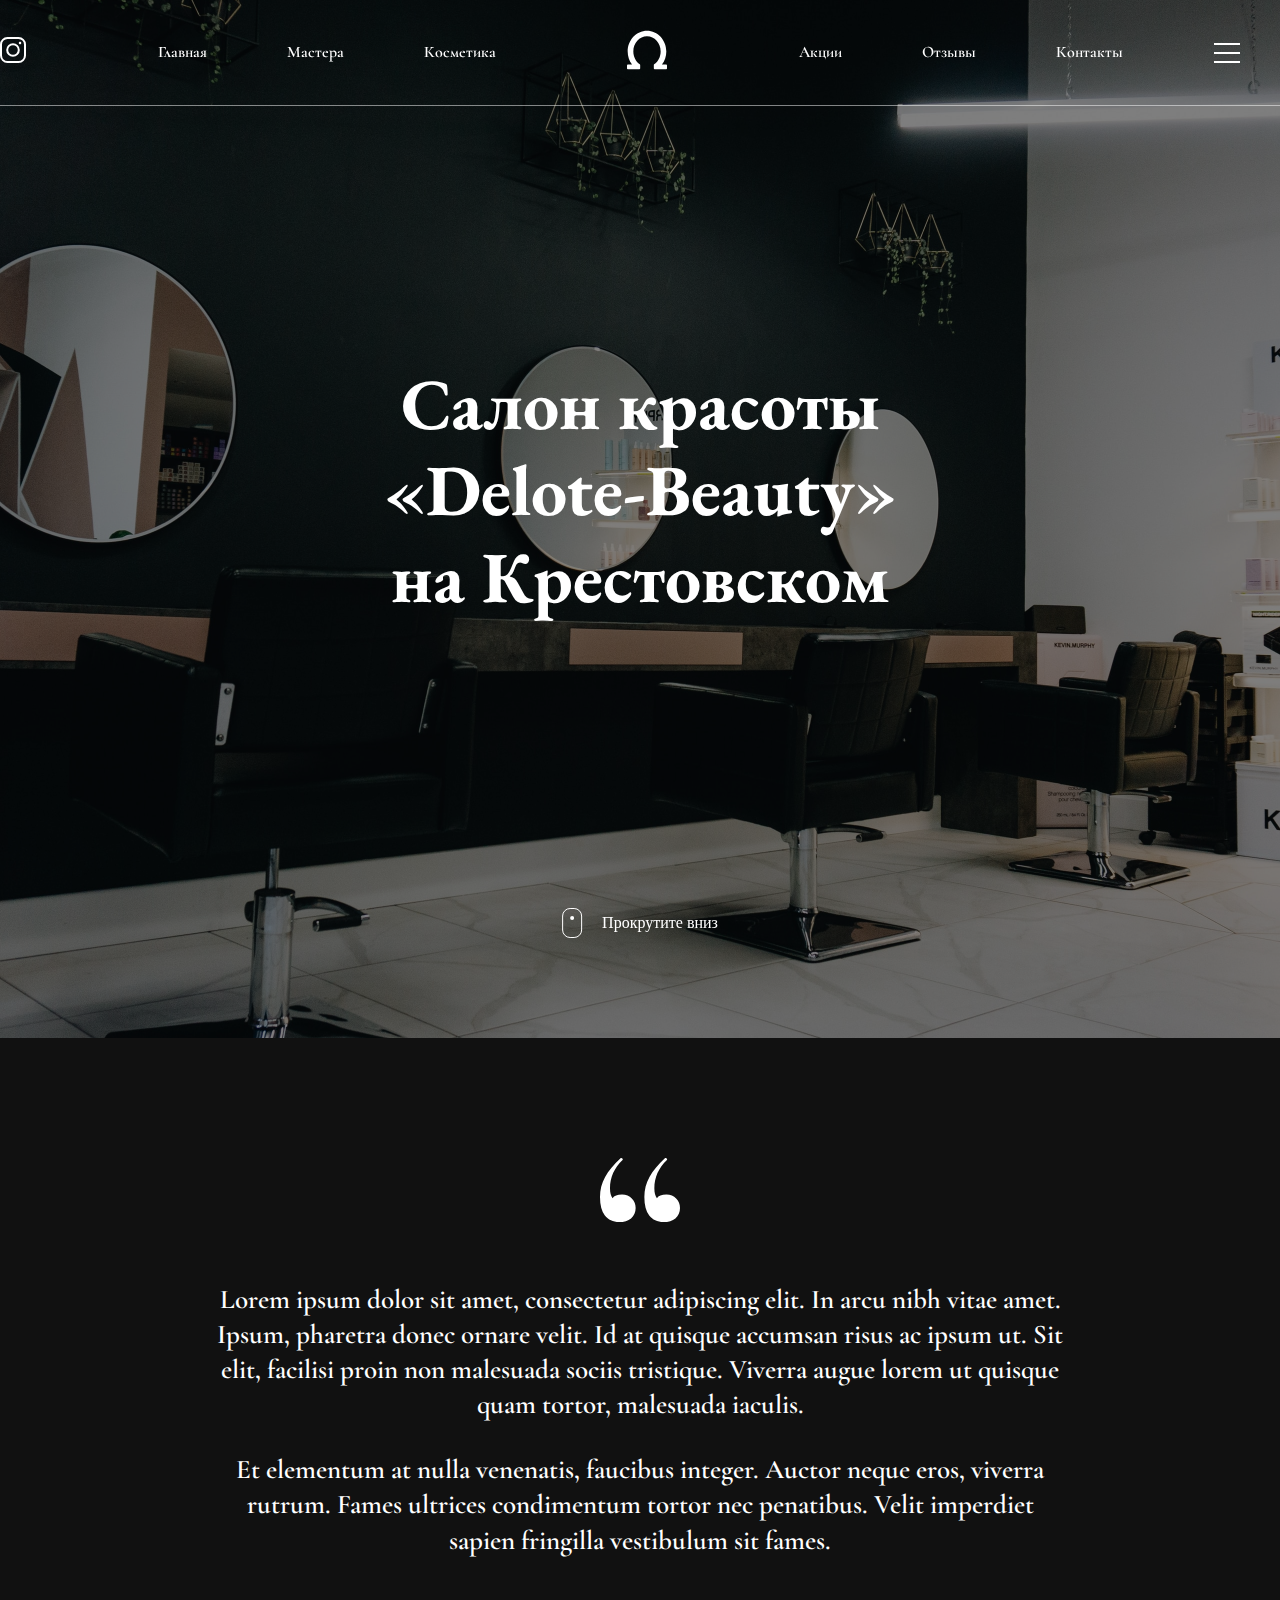
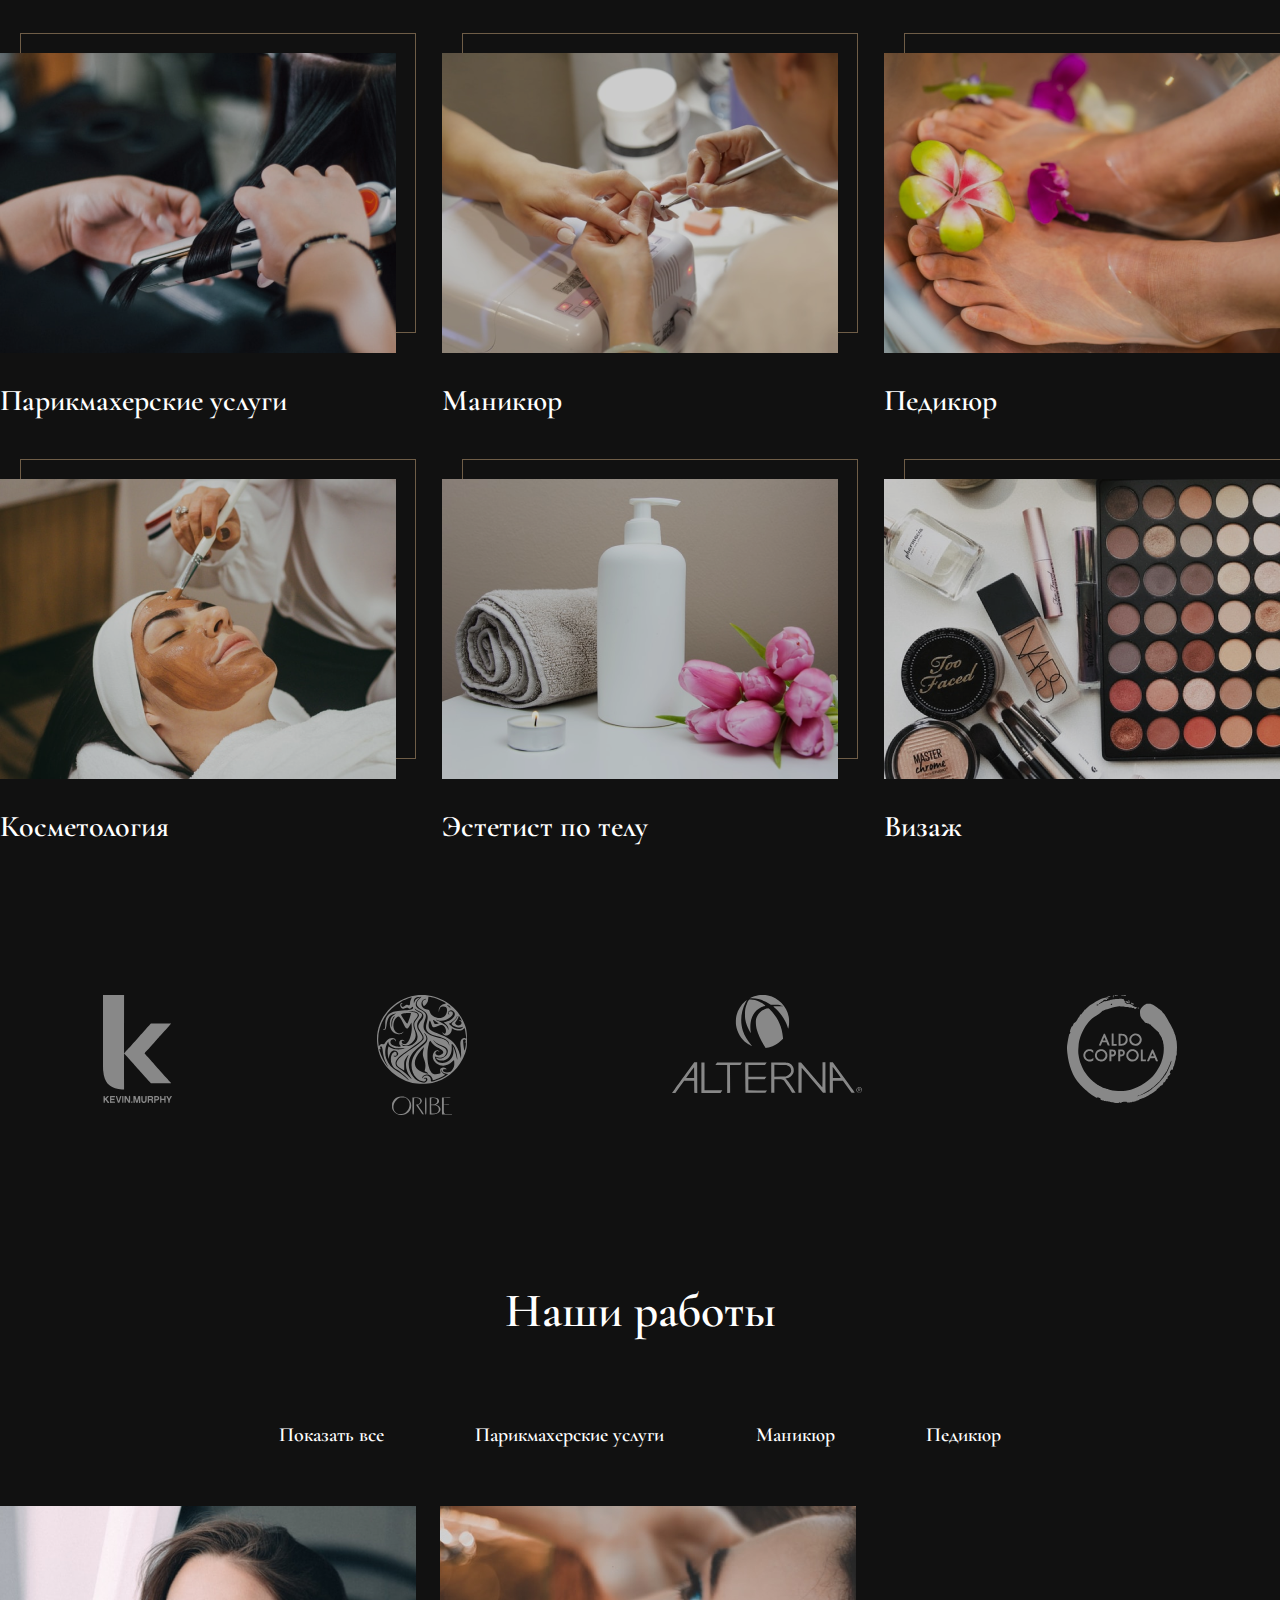
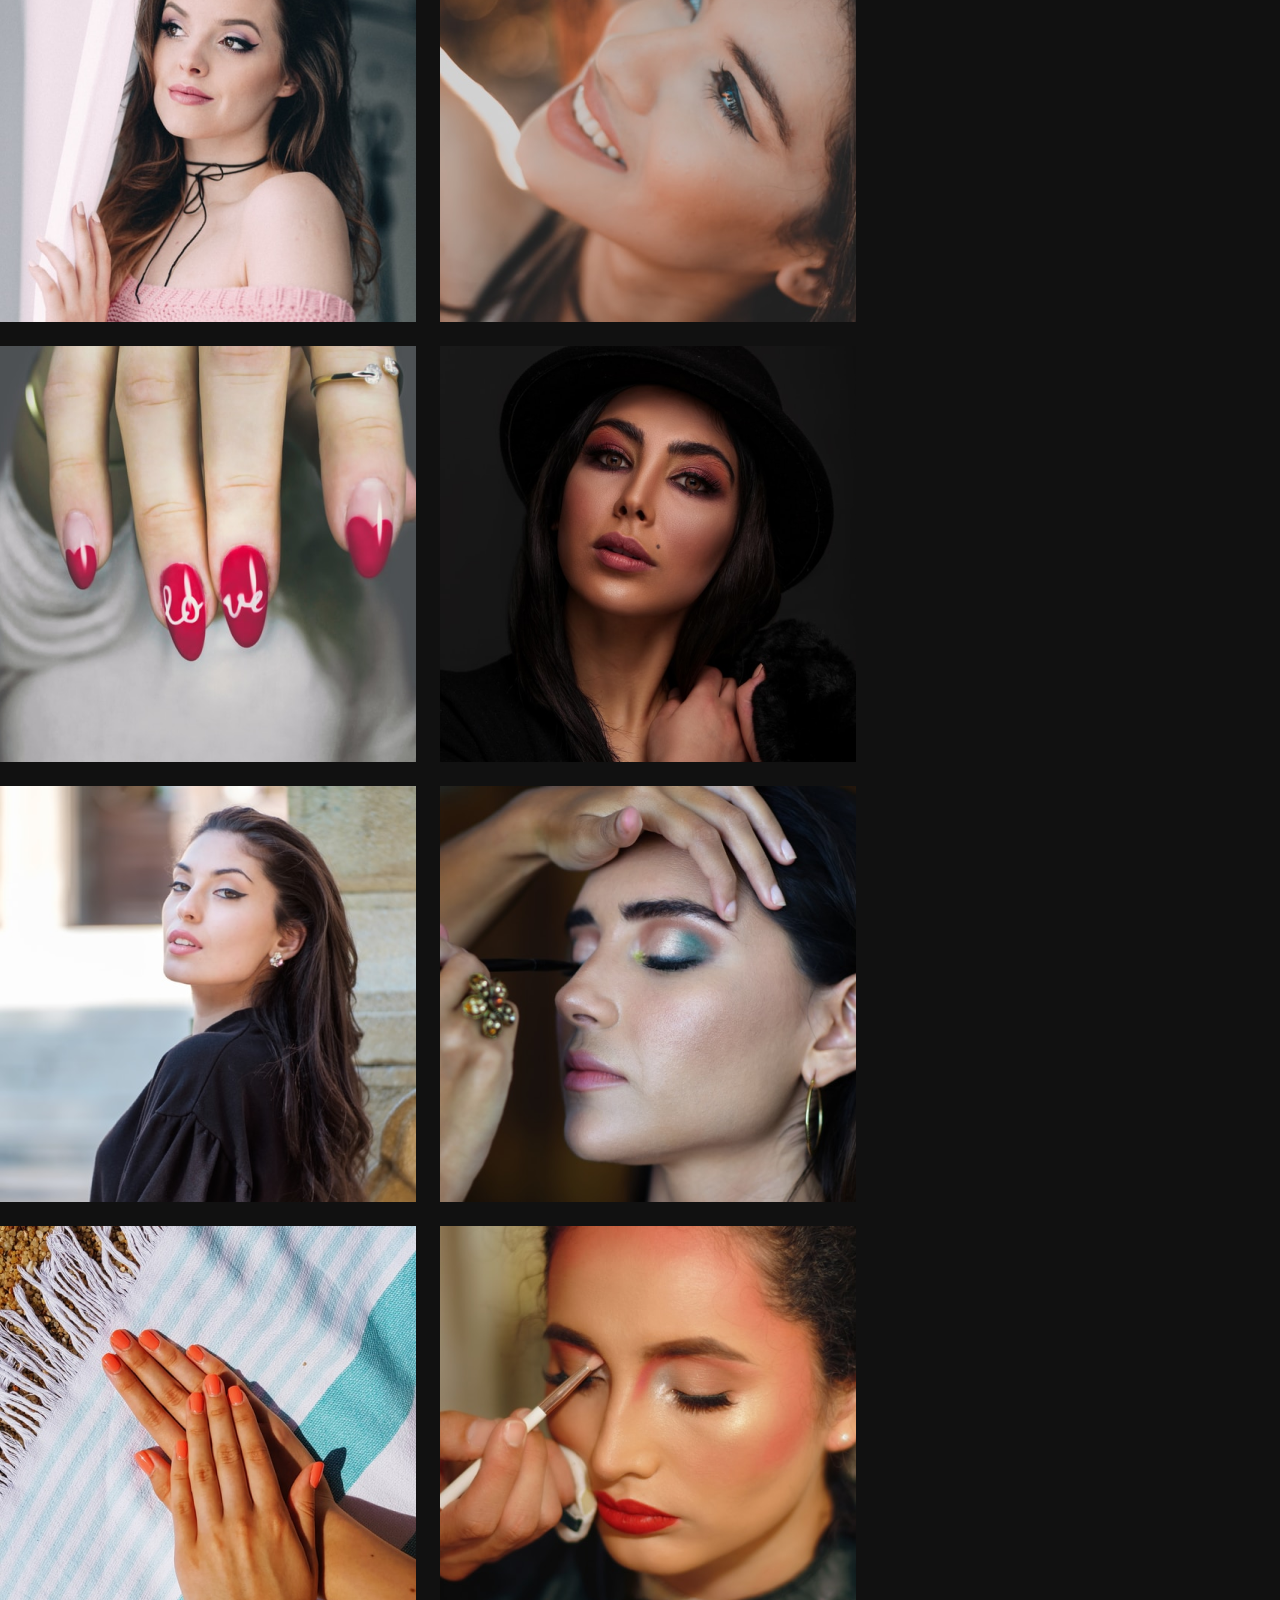
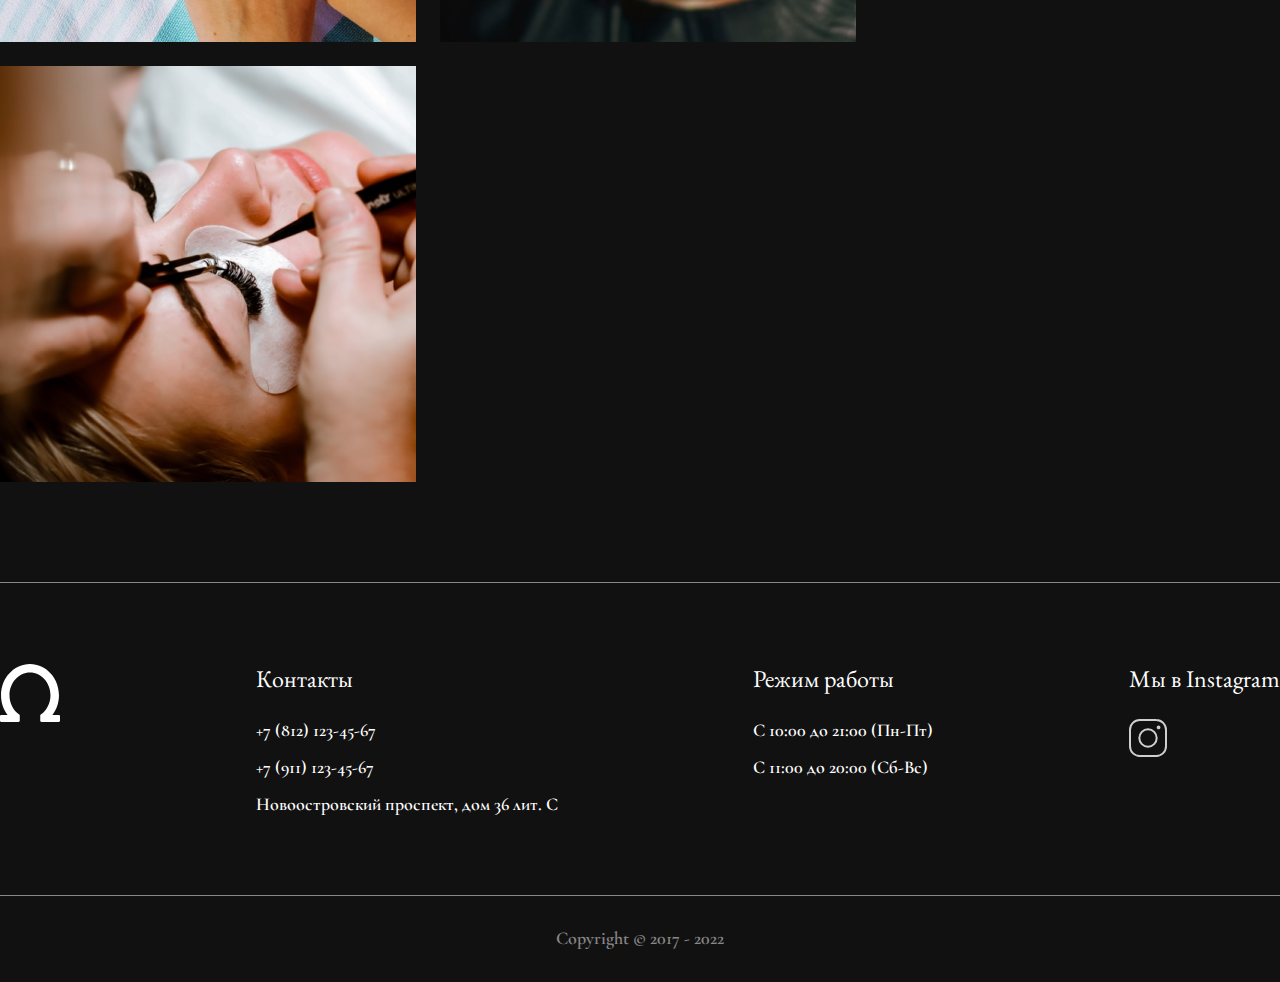
==== index.html @ 26e36ab6 "commit" ====
<!DOCTYPE html>
<html lang="en">
  <head>
    <meta charset="UTF-8" />
    <meta name="viewport" content="width=device-width, initial-scale=1.0" />
    <title>Document</title>
    <link rel="stylesheet" href="css/main.css" />
  </head>
  <body>
    <nav class="nav">
      <div class="nav__items">
        <a class="social" href="https://www.instagram.com/">
          <svg
            class="social__insta"
            width="26"
            height="26"
            viewBox="0 0 26 26"
            fill="none"
            xmlns="http://www.w3.org/2000/svg"
          >
            <path
              d="M18.5341 1H7.46592C3.89455 1 1 3.89507 1 7.46592V18.5341C1 22.1054 3.89507 25 7.46643 25H18.5336C22.1049 25 25 22.1049 25 18.5336V7.46592C25 3.89455 22.1049 1 18.5336 1H18.5341Z"
              stroke="white"
              stroke-width="2"
              stroke-miterlimit="10"
            />
            <path
              d="M13 18.7932C16.1995 18.7932 18.7932 16.1995 18.7932 13C18.7932 9.8005 16.1995 7.20679 13 7.20679C9.80049 7.20679 7.20679 9.8005 7.20679 13C7.20679 16.1995 9.80049 18.7932 13 18.7932Z"
              stroke="white"
              stroke-width="2"
              stroke-miterlimit="10"
            />
            <path
              d="M20.0345 7.20688C20.72 7.20688 21.2757 6.65115 21.2757 5.96562C21.2757 5.2801 20.72 4.72437 20.0345 4.72437C19.3489 4.72437 18.7932 5.2801 18.7932 5.96562C18.7932 6.65115 19.3489 7.20688 20.0345 7.20688Z"
              fill="white"
            />
          </svg>
        </a>

        <ul class="nav__links">
          <li class="nav__link"><a href="#">Главная</a></li>
          <li class="nav__link"><a href="masters/index.html">Мастера</a></li>
          <li class="nav__link"><a href="#">Косметика</a></li>
        </ul>
        <a class="logo" href="#"
          ><svg
            class="logo__svg"
            width="40"
            height="40"
            viewBox="0 0 40 40"
            fill="none"
            xmlns="http://www.w3.org/2000/svg"
          >
            <g clip-path="url(#clip0_1_23)">
              <path
                d="M39.1904 34.5978H34.9553C37.7664 30.8686 39.3147 26.2056 39.3147 21.4677C39.3147 9.99511 30.6501 0.661377 19.9988 0.661377C9.34791 0.661377 0.682858 9.99552 0.682858 21.4677C0.682858 26.2064 2.23032 30.8694 5.04109 34.5978H0.809553C0.36268 34.5978 0 34.9605 0 35.4074V38.5298C0 38.9767 0.36268 39.3394 0.809553 39.3394H12.3663C12.8132 39.3394 13.1759 38.9767 13.1759 38.5298V35.0516C13.1759 34.8589 13.1075 34.6731 12.9828 34.527L12.9379 34.474C12.8925 34.4201 12.8399 34.3728 12.782 34.3331C8.8047 31.5766 6.33354 26.6472 6.33354 21.4673C6.33354 13.1103 12.4639 6.31165 19.9988 6.31165C27.5333 6.31165 33.6636 13.1107 33.6636 21.4673C33.6636 26.6691 31.1771 31.609 27.1755 34.3598C26.9557 34.5108 26.8245 34.7601 26.8245 35.0265V38.529C26.8245 38.9759 27.1872 39.3386 27.6341 39.3386H39.1904C39.6373 39.3386 40 38.9759 40 38.529V35.4066C40 34.9601 39.6381 34.5978 39.1904 34.5978Z"
                fill="white"
              />
            </g>
            <defs>
              <clipPath id="clip0_1_23">
                <rect width="40" height="40" fill="white" />
              </clipPath>
            </defs></svg></a>
        <ul class="nav__links">
          <li class="nav__link"><a href="#">Акции</a></li>
          <li class="nav__link"><a href="#">Отзывы</a></li>
          <li class="nav__link"><a href="#">Контакты</a></li>
        </ul>

        <div class="hamburger">
          <span class="hamburger__lines hamburger__lines1"></span>
          <span class="hamburger__lines hamburger__lines2"></span>
          <span class="hamburger__lines hamburger__lines3"></span>
        </div>
      </div>
    </nav>

    <section class="promo">
      <h2 class="promo__title">
        Салон красоты<br />«Delote-Beauty»<br />на Крестовском
      </h2>

      <div class="promo__button">
        <a
          href="#about-me"
          class="promo__button-scroll"
          aria-label="scroll to information"
        >
        </a>
        <p class="promo__button_text">Прокрутите вниз</p>
      </div>
    </section>

    <section class="info">
      <svg
        class="info__svg"
        width="80"
        height="64"
        viewBox="0 0 80 64"
        fill="none"
        xmlns="http://www.w3.org/2000/svg"
      >
        <path
          d="M22.0513 36.5714C26.1538 36.5714 29.4017 37.8546 31.7949 40.4211C34.359 42.8271 35.6411 46.0351 35.6411 50.0451C35.6411 54.3759 34.1026 57.8246 31.0257 60.391C28.1197 62.797 24.1026 64 18.9744 64C12.9915 64 8.29064 61.8346 4.87183 57.5038C1.62397 53.1729 0 46.9975 0 38.9774C0 31.7594 1.70941 25.1028 5.12821 19.0075C8.54702 12.7519 13.6752 6.49623 20.5129 0.240597C20.6838 0.0801979 20.9402 0 21.282 0C21.7949 0 22.2222 0.2406 22.5641 0.721797C22.906 1.203 22.906 1.604 22.5641 1.9248C14.188 9.94485 9.99999 19.4085 9.99999 30.3158C9.99999 34.807 10.8547 38.0952 12.5641 40.1805C14.1026 37.7744 17.265 36.5714 22.0513 36.5714ZM66.4103 36.5714C70.5128 36.5714 73.7607 37.8546 76.1538 40.4211C78.7179 42.8271 80 46.0351 80 50.0451C80 54.3759 78.4615 57.8246 75.3846 60.391C72.4786 62.797 68.4616 64 63.3334 64C57.3505 64 52.6496 61.8346 49.2308 57.5038C45.9829 53.1729 44.359 46.9975 44.359 38.9774C44.359 31.7594 46.0684 25.1028 49.4872 19.0075C52.906 12.7519 58.0342 6.49623 64.8718 0.240597C65.0427 0.0801979 65.2992 0 65.641 0C66.1539 0 66.5812 0.2406 66.9231 0.721797C67.265 1.203 67.265 1.604 66.9231 1.9248C58.547 9.94485 54.359 19.4085 54.359 30.3158C54.359 34.807 55.2137 38.0952 56.9231 40.1805C58.4616 37.7744 61.624 36.5714 66.4103 36.5714Z"
          fill="white"
        />
      </svg>

      <div class="info__description">
        <p class="info__text">
          Lorem ipsum dolor sit amet, consectetur adipiscing elit. In arcu nibh
          vitae amet. Ipsum, pharetra donec ornare velit. Id at quisque accumsan
          risus ac ipsum ut. Sit elit, facilisi proin non malesuada sociis
          tristique. Viverra augue lorem ut quisque quam tortor, malesuada
          iaculis.
        </p>
        <p class="info__text">
          Et elementum at nulla venenatis, faucibus integer. Auctor neque eros,
          viverra rutrum. Fames ultrices condimentum tortor nec penatibus. Velit
          imperdiet sapien fringilla vestibulum sit fames.
        </p>
      </div>
    </section>

    <section class="services">
      <div class="services__items">
        <div class="services__item">
          <img class="services__img" src="uslugi/1.png" alt="" />
          <p class="services__text">Парикмахерские услуги</p>
        </div>
        <div class="services__item">
          <img class="services__img" src="uslugi/2.png" alt="" />
          <p class="services__text">Маникюр</p>
        </div>
        <div class="services__item">
          <img class="services__img" src="uslugi/3.png" alt="" />
          <p class="services__text">Педикюр</p>
        </div>
        <div class="services__item">
          <img class="services__img" src="uslugi/4.png" alt="" />
          <p class="services__text">Косметология</p>
        </div>
        <div class="services__item">
          <img class="services__img" src="uslugi/5.png" alt="" />
          <p class="services__text">Эстетист по телу</p>
        </div>
        <div class="services__item">
          <img class="services__img" src="uslugi/6.png" alt="" />
          <p class="services__text">Визаж</p>
        </div>
      </div>
    </section>

    <section class="brands">
      <svg
        width="69"
        height="108"
        viewBox="0 0 69 108"
        fill="none"
        xmlns="http://www.w3.org/2000/svg"
      >
        <path
          fill-rule="evenodd"
          clip-rule="evenodd"
          d="M0 36.7919C0 72.1006 0.0131003 73.6982 0.325277 76.4182C0.504288 77.9772 0.737871 79.666 0.844505 80.1712C1.81546 84.774 3.76863 88.1953 6.80106 90.6045C9.5601 92.7965 14.0127 94.2107 18.9758 94.4714L21.0749 94.5816L21.0307 83.0756C21.0065 76.7472 21.0065 68.6035 21.0307 64.9783L21.0749 58.3872L23.4925 61.0532C26.9137 64.8259 26.9824 64.9023 28.3797 66.4763C29.0724 67.2566 29.6788 67.9326 29.7272 67.9785C29.8029 68.0505 35.5977 74.5307 37.028 76.1428C37.3051 76.4551 37.6073 76.794 37.6997 76.8959C37.792 76.9979 39.1138 78.4717 40.6367 80.1712C42.1598 81.8707 43.5795 83.449 43.7916 83.6787C44.0037 83.9083 45.0245 85.053 46.0603 86.2223L47.9433 88.3483L58.0609 88.3518C67.0193 88.355 68.7313 88.2935 68.0526 87.9934C67.9832 87.9628 67.3602 87.2989 66.6678 86.5181C65.9755 85.7373 65.3331 85.0155 65.2404 84.9142C65.1477 84.8129 64.6089 84.2117 64.0429 83.578C57.1331 75.8419 53.6095 71.9052 52.9811 71.2194C52.8887 71.1187 52.3597 70.5179 51.8056 69.8846C50.7245 68.6491 49.7481 67.5646 48.5129 66.2273C47.8428 65.5019 47.1149 64.6835 44.5847 61.8113C44.3076 61.4968 43.6482 60.7765 43.1194 60.2106C42.5906 59.6447 42.0097 58.9941 41.8285 58.7652C41.5 58.3498 41.5 58.3476 41.8665 57.9421C42.0685 57.7184 42.8005 56.8978 43.4932 56.1187C44.1859 55.3393 44.8282 54.621 44.9206 54.5219C45.0576 54.3753 46.7785 52.4527 47.4395 51.7078C47.7207 51.3907 50.4504 48.3658 50.6299 48.1719C50.7225 48.0722 51.2892 47.4398 51.8895 46.7665C52.4899 46.0933 53.0566 45.4609 53.149 45.361C53.2414 45.2613 53.5744 44.879 53.889 44.5116C54.2037 44.1443 55.0795 43.1672 55.8352 42.3404C56.5908 41.5136 57.5045 40.499 57.8659 40.0856C58.2271 39.6722 58.5628 39.2964 58.612 39.2505C58.661 39.2046 59.9433 37.7765 61.4614 36.077C62.9795 34.3776 64.2618 32.9495 64.3108 32.9036C64.36 32.8577 64.9659 32.1812 65.6574 31.4004C66.3488 30.6196 67.1981 29.68 67.5447 29.3126C67.8913 28.9451 68.1756 28.588 68.1767 28.5192C68.1777 28.4504 63.623 28.394 58.055 28.394H47.9315L47.401 29.0203C46.6826 29.8686 46.1051 30.5207 45.3672 31.3169C45.0267 31.6843 43.2384 33.6761 41.3932 35.743C39.5481 37.8099 37.9993 39.5386 37.9516 39.5845C37.9039 39.6305 36.3558 41.3592 34.5116 43.4261C32.6674 45.493 31.1176 47.2217 31.0677 47.2676C31.0179 47.3135 30.0412 48.4034 28.8973 49.6894C27.7533 50.9755 26.4697 52.4036 26.0447 52.8629C25.6198 53.3222 24.7056 54.3359 24.0131 55.1154C23.3207 55.895 22.6143 56.6842 22.4432 56.8691C22.272 57.0542 21.9421 57.4498 21.7095 57.7483C21.4771 58.047 21.2196 58.2911 21.1375 58.2911C21.0507 58.2911 21.0064 46.0867 21.0316 29.1456L21.0749 0H10.5374H0V36.7919ZM0.709996 101.018C0.546435 101.124 0.50714 101.936 0.542069 104.485L0.587746 107.814H1.17549H1.76324L1.81379 106.648C1.8603 105.575 2.13419 104.891 2.51673 104.891C2.57936 104.891 3.10094 105.567 3.6761 106.394L4.72161 107.897H5.56141C6.53976 107.897 6.59552 108.073 4.9065 105.825C4.22304 104.915 3.63362 104.088 3.59667 103.988C3.55973 103.887 4.09474 103.214 4.78543 102.491C5.47594 101.769 5.9945 101.102 5.93741 101.011C5.88031 100.919 5.51944 100.879 5.13522 100.922C4.54042 100.988 4.28836 101.156 3.43596 102.05C2.88533 102.628 2.3216 103.217 2.18306 103.359C1.95837 103.589 1.9221 103.474 1.8472 102.291C1.7671 101.026 1.74426 100.964 1.34342 100.922C1.11252 100.898 0.827545 100.942 0.709996 101.018ZM7.16948 100.989C7.10534 101.053 7.05295 102.635 7.05295 104.505V107.906L9.52988 107.86L12.0068 107.814V107.229V106.644L10.1176 106.597L8.22844 106.55V105.72V104.891H9.82375H11.4191V104.312V103.734L9.86573 103.686L8.3124 103.638V102.97V102.302L10.1274 102.254L11.9425 102.207L11.8906 101.586L11.8389 100.966L9.56245 100.919C8.31038 100.894 7.23346 100.925 7.16948 100.989ZM12.8372 101.096C12.7917 101.214 13.2327 102.774 13.8172 104.562L14.8802 107.814H15.5966H16.3131L17.032 105.642C18.1662 102.217 18.472 101.243 18.472 101.056C18.472 100.96 18.1835 100.882 17.831 100.882C17.1081 100.882 17.2132 100.666 16.187 104.264C15.9316 105.16 15.6626 105.893 15.5892 105.893C15.5158 105.893 15.4083 105.686 15.3504 105.433C15.0636 104.184 14.0411 101.118 13.875 101.01C13.5687 100.811 12.9267 100.865 12.8372 101.096ZM19.3499 101.018C19.1864 101.124 19.1471 101.936 19.182 104.485L19.2277 107.814H19.8154H20.4032V104.39V100.966L19.9834 100.922C19.7525 100.898 19.4675 100.942 19.3499 101.018ZM21.7009 101.022C21.5374 101.125 21.4981 101.934 21.533 104.485L21.5787 107.814H22.1664H22.7542L22.8381 105.475L22.9221 103.137L23.5777 104.306C23.9382 104.949 24.5483 106.001 24.9333 106.644C25.6319 107.811 25.6351 107.814 26.3768 107.814H27.1203L27.1658 104.427C27.2151 100.749 27.2078 100.719 26.285 100.95C25.8721 101.053 25.87 101.063 25.8235 103.348L25.7768 105.642L25.3339 104.891C25.0902 104.477 24.6841 103.763 24.4316 103.304C23.5824 101.76 23.2917 101.301 23.0321 101.091C22.7412 100.856 22.0233 100.818 21.7009 101.022ZM30.4697 101.096C30.4244 101.213 30.4079 102.773 30.4331 104.561L30.4788 107.814L31.1085 107.865L31.7383 107.917V105.619C31.7383 103.182 31.86 102.968 32.2963 104.64C32.44 105.191 32.6953 106.131 32.8634 106.728L33.169 107.814L33.8592 107.864C34.4056 107.904 34.568 107.851 34.6392 107.613C34.6888 107.448 34.9594 106.458 35.2409 105.414C35.5223 104.369 35.7939 103.473 35.8444 103.423C35.8951 103.373 35.9364 104.359 35.9364 105.614V107.897H36.6082H37.2799V104.491C37.2799 100.746 37.3192 100.879 36.2166 100.885C35.4555 100.888 35.2543 101.072 35.005 101.989C34.8835 102.437 34.6226 103.404 34.4251 104.139C34.0379 105.58 33.8392 105.937 33.6958 105.45C32.986 103.039 32.5779 101.537 32.5779 101.334C32.5779 101.009 32.2189 100.882 31.2995 100.882C30.8474 100.882 30.5196 100.966 30.4697 101.096ZM38.4973 100.993C38.2243 101.102 38.2077 105.096 38.4758 106.155C38.9464 108.013 41.4346 108.634 42.8337 107.243C43.4898 106.59 43.6591 105.775 43.6601 103.265L43.6611 101.055L43.2416 100.951C42.3632 100.731 42.3179 100.849 42.3152 103.341C42.3125 105.877 42.1818 106.357 41.4275 106.606C40.8107 106.81 39.99 106.477 39.7847 105.939C39.7 105.718 39.6308 104.535 39.6308 103.311C39.6308 101.435 39.589 101.069 39.3652 100.983C39.0629 100.868 38.801 100.871 38.4973 100.993ZM44.7436 101.096C44.6982 101.213 44.6818 102.773 44.707 104.561L44.7526 107.814H45.3404H45.9281L46.0121 106.517C46.0583 105.804 46.1526 105.222 46.222 105.223C46.2914 105.224 46.7446 105.226 47.2296 105.227C48.4757 105.231 48.6007 105.354 48.6989 106.68L48.7829 107.814L49.4348 107.867L50.0868 107.92L50.0086 106.574C49.953 105.62 49.8462 105.137 49.6412 104.911C49.3661 104.609 49.3728 104.571 49.7812 104.133C50.6988 103.148 50.0957 101.469 48.6937 101.104C47.6262 100.826 44.8499 100.82 44.7436 101.096ZM51.3298 100.993C51.2682 101.055 51.2178 102.633 51.2178 104.501V107.897H51.7982H52.3785L52.4279 106.686L52.4773 105.475L53.6614 105.392C55.5949 105.255 56.3512 104.536 56.2195 102.957C56.0876 101.373 55.2761 100.905 52.6313 100.889C51.977 100.885 51.3913 100.932 51.3298 100.993ZM57.1702 101.096C57.1248 101.213 57.1084 102.773 57.1336 104.561L57.1793 107.814H57.767H58.3547L58.4033 106.352L58.4518 104.891H59.8661H61.2804L61.3289 106.352L61.3774 107.814H61.9652H62.5529L62.5984 104.435L62.6438 101.057L62.2209 100.952C61.4075 100.749 61.2935 100.924 61.2935 102.38V103.721H59.8661H58.4387V102.403C58.4387 101.355 58.3843 101.064 58.1731 100.983C57.7331 100.816 57.2578 100.869 57.1702 101.096ZM63.2384 101.027C63.1986 101.091 63.6314 101.968 64.2005 102.975C65.2109 104.764 65.2369 104.842 65.3214 106.31L65.4077 107.814H65.9954H66.5832L66.6671 106.394C66.737 105.212 66.8285 104.856 67.2129 104.268C67.467 103.879 67.6747 103.52 67.6747 103.469C67.6747 103.419 67.9729 102.854 68.3373 102.214L69 101.051L68.5892 100.948C67.7651 100.743 67.4534 100.989 66.7718 102.387C66.4137 103.121 66.0683 103.721 66.004 103.721C65.9397 103.721 65.6514 103.214 65.3634 102.594C65.0754 101.974 64.7681 101.363 64.6804 101.236C64.5128 100.993 63.363 100.826 63.2384 101.027ZM48.603 102.481C48.929 102.805 48.9401 103.224 48.6333 103.641C48.4516 103.889 48.1344 103.974 47.2059 104.026L46.0121 104.093V103.156V102.218H47.1757C48.0094 102.218 48.4138 102.293 48.603 102.481ZM54.5875 102.391C54.8063 102.508 54.9114 102.739 54.9097 103.101C54.9053 103.988 54.7109 104.135 53.5342 104.137L52.4773 104.139L52.4247 103.41C52.3958 103.009 52.4123 102.577 52.4615 102.45C52.569 102.171 54.0949 102.129 54.5875 102.391ZM28.2118 107.155V107.917L28.8415 107.865C29.4528 107.815 29.4728 107.793 29.5228 107.104L29.5745 106.394H28.8931H28.2118V107.155Z"
          fill="white"
        />
      </svg>

      <svg
        width="90"
        height="120"
        viewBox="0 0 90 120"
        fill="none"
        xmlns="http://www.w3.org/2000/svg"
      >
        <path
          fill-rule="evenodd"
          clip-rule="evenodd"
          d="M38.46 0.473335C14.924 3.92174 -2.26029 25.6275 0.242098 48.746C1.37703 59.2333 5.14421 67.3328 12.3931 74.8707C18.7925 81.5257 26.7281 86.0457 35.4368 87.9965C40.1608 89.0543 50.85 89.0649 55.213 88.0154C68.6443 84.7858 79.274 76.5109 85.3908 64.5231C86.5205 62.3088 88.0136 58.6744 88.7079 56.4467C89.8611 52.7477 89.9732 51.7153 89.9989 44.5504C90.0308 35.4568 89.3591 32.3342 85.8281 25.1669C77.2554 7.76705 57.8218 -2.36403 38.46 0.473335ZM42.5328 3.78283C38.3165 7.89258 38.8303 11.1605 44.1783 14.2467C50.7577 18.043 51.7782 20.5837 49.6649 27.9046C47.5685 35.1646 50.362 38.6661 60.3781 41.335C68.6893 43.5498 71.8948 45.7452 72.2408 49.4599C72.3955 51.1204 72.3622 51.2303 72.0505 50.0885C71.4584 47.9203 70.6821 46.7536 69.0423 45.5657C67.0823 44.1465 65.6356 43.6213 60.493 42.4606C53.3871 40.8569 49.1535 38.4261 47.2526 34.8586C46.0904 32.678 46.2948 28.8502 47.7504 25.5269C49.9556 20.4927 49.1601 17.8427 44.7492 15.525C40.818 13.4593 39.2701 12.1583 38.9302 10.6349C38.4361 8.42147 39.1224 6.49836 41.1968 4.28311L43.1268 2.222L41.2619 2.98626C38.8908 3.95774 38.3142 4.53694 37.5116 6.75403L36.8605 8.55254L36.8399 6.69404C36.8038 3.439 38.5402 1.94417 42.4198 1.88971L44.505 1.86064L42.5328 3.78283ZM58.5194 3.30655C61.77 4.33618 69.1656 7.83166 69.1656 8.3384C69.1656 8.51839 68.3536 8.79299 67.3607 8.94944C63.9076 9.4931 61.6157 12.2802 61.7287 15.7983C61.7653 16.9285 61.8722 17.2862 61.9772 16.629C62.6072 12.6909 63.5884 11.5524 66.3528 11.5524C69.2204 11.5524 70.2672 12.8317 69.9995 16.0087C69.5434 21.4227 64.7032 24.3773 59.2737 22.5552C56.3522 21.575 53.8118 19.531 53.2029 17.6706C52.4205 15.2786 52.0286 14.8988 49.9964 14.5605C47.3149 14.1147 45.4313 12.7777 44.7905 10.8656C44.1192 8.86267 44.4933 6.41021 45.6184 5.44473C46.7486 4.47417 48.5722 3.5853 48.8572 3.8659C48.988 3.99466 48.4334 4.43679 47.6248 4.84846C45.6465 5.85547 45.0694 7.44768 45.94 9.49771C46.3117 10.3741 46.7721 11.0908 46.9633 11.0908C47.1546 11.0908 48.0964 10.2361 49.0569 9.19127C50.5153 7.6046 50.8571 6.83618 51.129 4.53094L51.4543 1.7711L53.531 2.07755C54.6735 2.246 56.918 2.79935 58.5194 3.30655ZM33.9939 4.28357C33.4965 5.36212 33.0849 6.98248 33.0793 7.88335C33.0657 10.07 32.4244 10.658 30.7367 10.0308C29.5929 9.60571 29.2221 9.70447 27.9263 10.7775C26.2387 12.1754 25.4643 12.3102 24.6523 11.347C23.8896 10.4424 24.2243 8.511 25.1108 8.70068C25.6527 8.81698 25.6804 8.72653 25.2364 8.28209C24.4109 7.45461 23.2244 8.56361 23.2244 10.1623C23.2244 11.7245 24.8591 13.8599 26.0554 13.8599C26.5434 13.8599 27.684 13.5119 28.5892 13.0869C30.1292 12.3642 30.2918 12.3642 31.1033 13.0869C32.3095 14.1617 33.1969 14.0542 34.4045 12.6872C35.5591 11.3793 36.3945 11.5168 36.0134 12.9521C35.6116 14.464 34.1893 14.878 27.9479 15.2984C20.4975 15.8006 17.0167 16.4347 14.3329 17.78C10.0008 19.9514 8.24899 23.175 8.23352 29.0048C8.22274 33.0915 7.66253 34.8693 6.52197 34.4382C6.13335 34.2914 5.95615 34.3768 6.11694 34.633C6.58526 35.3788 8.15617 35.1522 8.63621 34.2693C8.88138 33.8184 9.31173 31.8201 9.59347 29.8291C10.5887 22.7832 12.8286 19.6745 17.599 18.7192L19.2397 18.3906L17.0805 19.7649C14.091 21.6677 12.7742 24.4211 12.8014 28.7113C12.8394 34.6625 16.1752 38.787 21.2391 39.1438C23.471 39.3011 24.1465 39.1632 25.2167 38.3315C25.926 37.7805 26.5059 37.1011 26.5059 36.8214C26.5059 36.5418 25.9668 36.8118 25.3077 37.4214C22.9192 39.6302 19.1736 38.529 17.3753 35.0894C15.7346 31.9507 16.1865 27.0439 18.409 23.8701C21.1922 19.896 22.5025 20.525 25.8074 27.4223C29.4077 34.9371 30.1709 35.2422 32.8974 30.2532L34.3665 27.5649L34.6792 30.2888C35.4733 37.2142 32.5364 47.0328 29.193 48.6269C27.4651 49.4507 25.2908 48.871 24.838 47.4653C24.3795 46.0438 25.2918 45.4319 26.8359 46.1246C28.126 46.7033 28.1265 46.7024 27.2447 45.7429C26.182 44.5868 24.3204 44.4968 23.1442 45.5449C21.9249 46.6313 21.9859 49.5979 23.2455 50.4665C24.0851 51.0457 24.1095 51.1634 23.4414 51.4158C22.3609 51.8238 21.2686 51.7758 18.5459 51.2012C15.6211 50.5837 13.3799 48.8475 13.3799 47.1994C13.3799 44.3819 16.9544 43.2041 18.2684 45.5888C18.9275 46.785 18.9687 46.7984 18.9866 45.8195C19.0311 43.3435 15.4275 42.0965 12.536 43.5881C11.0664 44.3459 8.58042 46.8501 7.78536 48.374C7.31985 49.2661 6.98982 49.3833 5.64534 49.135C4.34399 48.8946 3.84473 49.0496 2.88981 49.9897L1.72347 51.138L1.39438 48.1123C-0.3617 31.9682 8.91279 14.956 23.9974 6.65112C26.3006 5.38289 33.7674 2.39599 34.8039 2.32815C34.8559 2.32492 34.4912 3.20502 33.9939 4.28357ZM72.4471 11.0908C72.9627 11.5985 73.3781 12.3775 73.3706 12.8215C73.357 13.5719 73.3209 13.5696 72.8605 12.7901C72.5877 12.3286 71.6975 11.5505 70.8823 11.0613C69.5518 10.2624 69.5082 10.1711 70.4547 10.1697C71.0351 10.1687 71.9314 10.5832 72.4471 11.0908ZM42.2103 16.2976C43.4995 16.9326 44.9714 17.9064 45.481 18.4621C46.8644 19.9685 46.7069 22.6102 45.1196 24.5305C40.353 30.2975 40.2123 31.6604 43.8557 36.7979C45.6268 39.2947 46.3872 40.8389 46.5513 42.271C46.7702 44.1825 46.6745 44.3681 44.2603 46.7181C42.875 48.0666 38.5106 51.3184 34.5616 53.944C25.5679 59.9228 22.1931 62.678 20.6147 65.3294C18.4953 68.8895 19.3166 70.6516 24.6308 73.9454L27.2091 75.5431V70.8925C27.2091 66.6244 27.3211 66.0429 28.5672 63.8286C29.7026 61.8118 32.2542 58.7829 31.589 60.2417C31.4737 60.4956 30.9997 61.5243 30.537 62.528C27.7351 68.6006 28.7819 76.0831 33.2354 81.8173C34.172 83.0228 34.795 84.0095 34.6206 84.0095C34.4458 84.0095 32.6016 82.2945 30.5215 80.1988C28.2587 77.9185 25.3761 75.5939 23.3435 74.4101C19.7469 72.3162 18.5365 70.7835 18.5365 68.3228C18.5365 64.5051 22.0876 60.9649 33.4927 53.4128C41.6656 48.0006 45.0282 45.1489 45.5223 43.2101C45.8617 41.8801 45.0024 40.0428 42.2909 36.2999C39.3249 32.2059 39.3568 28.3758 42.3884 24.5997C45.8936 20.2343 45.9545 19.0694 42.7621 17.4915C40.187 16.2187 37.7568 14.405 37.7568 13.7561C37.7568 13.4709 38.2317 13.6661 38.8116 14.1899C39.3915 14.7142 40.9211 15.6621 42.2103 16.2976ZM76.3324 16.173C80.4076 19.3288 75.8523 25.6206 68.5135 26.9737L66.6894 27.3097L68.4061 28.703C70.4379 30.3515 71.5254 32.2437 71.4673 34.0279C71.427 35.2532 71.4012 35.2366 70.9624 33.7049C70.2353 31.1652 67.9073 29.141 63.1885 26.946C58.6375 24.8291 57.6507 24.1613 60.6102 25.2011C64.7036 26.6391 69.8955 25.3709 73.6636 22.012C75.947 19.9768 76.4688 18.2941 75.2612 16.8611C74.5046 15.9639 72.7279 15.9709 71.9666 16.8736C71.4973 17.4306 71.4903 17.8363 71.9352 18.7972C72.4363 19.8799 72.418 19.9486 71.7697 19.4193C70.7154 18.5576 70.8748 16.7956 72.0828 15.963C73.4929 14.9902 74.8946 15.0598 76.3324 16.173ZM37.4863 16.6091C39.961 17.1745 41.7096 18.5327 41.891 20.0308C41.9984 20.9196 41.441 22.0485 39.8945 24.0741C38.7141 25.6197 37.619 27.3928 37.4605 28.0144C36.9688 29.9431 37.5543 32.8714 39.1444 36.4342C41.8939 42.5968 40.6103 46.9982 35.2666 49.7299C33.3 50.7355 32.1867 50.9774 29.4499 50.9926C26.4525 51.0092 25.9434 50.8828 24.9964 49.8845C24.4086 49.2652 24.2764 49.0141 24.7025 49.327C27.3619 51.281 31.4947 50.7014 34.6989 47.9245C38.9189 44.2679 39.7187 40.6289 37.5482 34.9634C36.2693 31.6258 36.0068 28.2793 36.8956 26.6364C37.1957 26.0821 38.2739 24.5407 39.2921 23.211C42.3373 19.2328 40.9891 17.5783 33.9995 16.7185C30.514 16.2893 30.5079 16.2861 33.0689 16.2381C34.487 16.2113 36.4747 16.3784 37.4863 16.6091ZM33.7182 19.2827C33.0122 22.21 31.1783 27.5497 30.6219 28.2978C30.086 29.0173 29.7073 28.6426 27.0919 24.8069C25.4807 22.4435 24.162 20.1683 24.162 19.7506C24.162 18.8101 26.9419 18.1326 31.0855 18.0629L34.0243 18.0135L33.7182 19.2827ZM79.9505 22.6217C79.6251 23.3956 78.2033 25.0682 76.7913 26.3387C73.8713 28.9661 73.9045 29.1918 77.5128 31.2736C79.725 32.5502 83.4884 32.9531 85.3387 32.1122C86.175 31.7319 86.2069 31.7698 85.6345 32.4625C83.5114 35.0322 77.8953 34.2144 74.0344 30.7729L71.7805 28.7639L73.6373 27.8991C75.8894 26.8496 79.3762 23.4233 79.7719 21.8699C79.9308 21.2482 80.1689 20.8463 80.3016 20.9769C80.4343 21.1075 80.2763 21.8477 79.9505 22.6217ZM84.6276 25.5292C84.6318 25.7286 84.2277 25.6769 83.7289 25.4138C82.6488 24.8448 82.2916 24.8139 82.2916 25.2883C82.2916 25.4817 82.766 25.8453 83.3464 26.0959C83.9839 26.371 84.4584 27.036 84.5451 27.7758C84.8259 30.1651 80.9096 31.4213 79.0101 29.5513C77.8086 28.3684 77.8142 28.3241 79.4803 25.8592C80.2519 24.7169 81.1196 23.0827 81.408 22.2276L81.9321 20.6732L83.2761 22.9198C84.0149 24.1558 84.6234 25.3298 84.6276 25.5292ZM17.455 22.0688C16.0093 23.6412 15.1303 26.5085 15.0938 29.7714C15.0539 33.3223 14.4435 32.2571 14.3643 28.4981C14.2987 25.3944 16.2324 21.2441 17.7443 21.2441C18.0021 21.2441 17.8718 21.6151 17.455 22.0688ZM61.59 28.2129C62.6972 28.2784 60.305 28.9873 58.7861 29.0436C57.7604 29.0819 57.4182 28.7709 56.7938 27.2345C55.6457 24.4096 55.8412 24.2988 58.4256 26.3101C59.7378 27.3314 61.162 28.1875 61.59 28.2129ZM54.6571 29.6666C55.8061 32.7749 56.1211 32.858 60.3486 31.1666C61.935 30.532 63.8392 30.0128 64.5799 30.0128C66.3322 30.0128 68.0208 31.6959 68.6776 34.0962C69.6259 37.5636 68.0559 40.0437 66.2797 37.8843C65.614 37.0753 65.4153 37.0042 65.4153 37.5765C65.4153 38.596 67.0082 40.0788 68.4999 40.4471C71.2142 41.1181 74.791 37.7242 74.791 34.4784V33.3689L76.9798 34.4599C78.5465 35.2408 79.9566 35.5509 81.9381 35.5509C84.3726 35.5509 84.8732 35.388 86.0747 34.2051C86.8267 33.4649 87.5303 33.0006 87.6386 33.1732C87.8805 33.5586 88.6756 38.158 89.0661 41.4324C89.3525 43.8313 89.3455 43.8484 88.271 43.3661C86.5777 42.6069 84.7246 43.5355 83.8574 45.5786C83.2179 47.0859 83.1973 48.0085 83.6952 52.8502C84.0083 55.9003 84.1902 59.5379 84.0988 60.934L83.9324 63.4723L83.105 60.2417C80.4062 49.7064 74.6752 43.6426 63.6723 39.6787C53.4903 36.0101 51.5476 34.5 51.6376 30.3238C51.6657 29.0104 51.9522 27.3129 52.2742 26.5515C52.9441 24.9675 52.8972 24.9062 54.6571 29.6666ZM49.0386 39.8199C50.6892 42.0633 50.8669 44.7368 49.5102 46.9267C49.0152 47.7265 46.9554 49.7442 44.933 51.4107C40.6094 54.9736 38.3339 57.7703 36.3322 61.9816C33.1092 68.7621 34.3004 77.3328 39.2349 82.8659C42.7091 86.761 49.0077 87.7593 49.0077 84.4147C49.0077 83.4266 47.3721 83.1973 46.9455 84.1249C46.7997 84.4424 46.7313 84.2864 46.7941 83.7788C46.9282 82.6919 48.726 82.2816 49.7367 83.1077C50.8191 83.992 50.5364 85.6931 49.1249 86.7924C48.0645 87.6181 47.4377 87.7501 45.5921 87.5378C37.5838 86.6161 30.8558 76.9683 31.829 67.8013C32.5087 61.3992 35.5015 56.8159 42.507 51.4476C48.3176 46.995 49.656 45.2939 49.3227 42.7865C49.1933 41.8168 48.5234 40.1836 47.8334 39.1572C46.248 36.7979 47.2005 37.3217 49.0386 39.8199ZM88.7838 45.4429C88.8785 45.934 88.5645 46.6369 88.0854 47.0047C87.3151 47.5963 87.3095 47.642 88.0343 47.396C88.7013 47.1699 88.8546 47.3882 88.8546 48.565C88.8546 50.8828 87.8402 55.9704 87.4619 55.5495C86.9406 54.9694 85.8591 45.916 86.2051 45.0285C86.6148 43.9767 88.5602 44.2892 88.7838 45.4429ZM63.9461 50.088C68.6279 51.9987 70.3118 53.3071 70.7285 55.3599C71.3787 58.5604 68.7657 62.2534 65.1443 63.2517C63.444 63.7201 62.723 63.6994 60.9707 63.1317C58.5653 62.3522 58.337 62.6042 60.0308 64.1706C61.7348 65.7466 65.9553 66.0028 68.5711 64.6893C72.8334 62.5483 74.9959 58.1442 74.7198 52.1653C74.558 48.6523 74.5805 48.5604 75.4234 49.3113C77.7083 51.3466 79.4869 56.1209 80.1835 62.0878C80.6359 65.9626 80.1713 65.137 79.0485 60.0719C78.524 57.7066 77.57 54.7008 76.9282 53.3915L75.7619 51.0115L76.0966 52.8576C77.0539 58.1303 76.0272 61.941 72.8399 64.9487C69.7773 67.8386 64.9333 68.7695 61.4432 67.1395C59.486 66.2252 58.5311 65.0068 58.0975 62.8714L57.7975 61.396L59.7903 62.0878C63.6817 63.4395 66.7944 62.5137 68.6991 59.4382C70.9254 55.844 69.3409 53.1894 63.7061 51.0724C60.4081 49.8333 57.5804 47.6923 56.4464 45.5754C56.1361 44.9957 56.7136 45.3732 57.7759 46.4435C59.1002 47.7782 60.9196 48.853 63.9461 50.088ZM56.1787 49.2107C57.2195 50.3511 59.5057 51.9544 61.6818 53.0689C66.8165 55.6986 67.5923 57.6143 64.3188 59.5795C62.5243 60.6566 60.8226 60.7175 59.4256 59.7539C58.1237 58.8563 58.0942 57.6425 59.3473 56.5261C60.1634 55.7988 60.4574 55.7577 61.2679 56.2561C62.6513 57.1062 62.9035 56.5344 61.5346 55.6511C58.3558 53.6006 54.7138 58.8106 56.0475 63.5C58.2845 71.366 69.4234 73.176 75.2678 66.6235C76.0689 65.7254 76.856 65.1208 77.0173 65.2796C77.1785 65.4383 77.3107 66.8662 77.3107 68.4525C77.3107 70.7595 77.0398 71.827 75.9564 73.7866C74.4071 76.5884 72.8863 77.5484 69.9963 77.5484C67.5318 77.5484 65.7734 76.4694 65.9745 75.0807C66.0959 74.2416 66.4077 74.0967 67.9772 74.1484L69.8359 74.2098L68.7455 73.3408C67.4067 72.2738 65.5132 72.2248 64.0694 73.2203C63.1904 73.8263 63.0216 74.2878 63.1824 75.6432C63.2921 76.564 63.4698 77.6217 63.5781 77.9933C63.7318 78.5217 63.0226 78.7465 60.321 79.0247C57.2659 79.339 56.7146 79.273 55.5449 78.4534C53.7129 77.169 51.8832 73.2517 51.1032 68.9449C50.227 64.1046 50.2345 55.4037 51.1172 52.1653C51.4979 50.7692 51.812 49.1239 51.8148 48.5097C51.8181 47.8949 52.1875 46.9927 52.6361 46.5049C53.411 45.6621 53.4753 45.6589 53.9253 46.4384C54.1855 46.8898 55.1999 48.1372 56.1787 49.2107ZM12.6664 50.3082C13.1084 50.7891 14.452 51.6613 15.6516 52.247C17.584 53.1898 18.5164 53.3121 23.8024 53.3154C30.0495 53.3191 29.996 53.8037 23.6932 54.3081C19.4563 54.6468 15.4707 53.9195 13.1811 52.39L11.5286 51.2861L10.9937 53.2258C10.4204 55.3031 10.6956 60.9335 11.463 62.8225L11.914 63.9338L11.944 62.8336C11.9983 60.8066 13.0742 58.0906 14.3587 56.737C16.5948 54.3801 20.414 55.2362 21.1397 58.2572C21.3708 59.2195 21.1669 59.771 20.2434 60.6802C18.9097 61.9927 18.1592 62.1307 16.9759 61.2801C16.2817 60.7808 16.412 60.7032 17.9412 60.7032C19.6377 60.7032 19.7085 60.6405 19.7085 59.1382C19.7085 57.0398 18.5389 56.288 16.7744 57.2511C13.7394 58.9084 12.8328 65.0248 14.963 69.4719C16.2488 72.1556 17.3153 73.1945 20.9597 75.3119C23.4457 76.7564 32.5739 84.9325 31.7005 84.9325C31.4812 84.9325 29.5371 83.3602 27.3802 81.4384C25.2233 79.5167 21.9826 77.1805 20.1787 76.2464C14.9512 73.5406 11.3814 69.3667 9.16875 63.3735C7.64472 59.2458 7.93162 53.1202 9.83443 49.1655L11.1667 46.3964L11.515 47.9152C11.7063 48.7506 12.2248 49.8273 12.6664 50.3082ZM4.91497 52.1159C5.17609 52.5968 5.60315 54.8416 5.86333 57.1044C6.39821 61.7518 7.58003 65.5066 9.63894 69.0976C10.4115 70.4457 10.9665 71.5487 10.8719 71.5487C10.5062 71.5487 7.28704 66.4518 5.73957 63.4225C4.84606 61.6729 3.68206 58.8193 3.15374 57.0808C2.22601 54.0316 2.22319 53.9278 3.07029 54.1461C3.80676 54.3358 3.86536 54.2412 3.43314 53.5604C2.87762 52.6845 3.21327 51.2423 3.97271 51.2423C4.2296 51.2423 4.65386 51.6355 4.91497 52.1159ZM46.3014 55.52C45.4609 58.9795 45.6779 60.7023 47.5943 65.7798C48.6322 68.53 48.7138 72.1381 47.8062 75.1301C47.5441 75.9926 47.7242 76.2543 48.8441 76.6383C49.5895 76.8939 50.4464 77.4934 50.7492 77.9706C51.2766 78.8023 51.2002 78.8143 48.8643 78.2646C36.1686 75.2777 34.3126 66.785 43.8843 55.4752C45.4585 53.6149 46.8171 52.1621 46.9028 52.247C46.9891 52.3319 46.7186 53.8046 46.3014 55.52ZM66.1499 77.4902C66.8549 78.0362 68.2707 78.6149 69.2964 78.7764L71.1617 79.07L70.0464 79.9261C66.8559 82.3748 59.3492 85.6954 55.2801 86.4574C53.8395 86.7273 53.8179 86.7043 53.8648 84.9371C53.9825 80.5159 47.8573 78.7455 45.864 82.625C45.4135 83.5019 45.2696 83.5798 45.2644 82.9503C45.2452 80.6368 49.5909 78.7557 52.3525 79.8818C53.9595 80.5371 55.566 82.7597 55.5689 84.3307C55.5707 85.3368 55.5885 85.3391 58.0281 84.6256C62.2552 83.3902 69.7211 79.3944 67.8033 79.3944C66.8226 79.3944 64.0094 76.5137 64.0384 75.5389L64.0684 74.5485L64.4683 75.5233C64.6882 76.0591 65.4453 76.9442 66.1499 77.4902ZM19.8993 102.621C18.7629 103.211 17.2005 104.579 16.427 105.66C15.1964 107.38 15.0206 108.021 15.0206 110.777C15.0206 113.542 15.195 114.172 16.4467 115.925C18.432 118.707 20.9058 119.99 24.2979 120C33.1927 120.024 37.6026 109.84 31.1732 104.122C28.8072 102.017 27.5771 101.547 24.4395 101.547C22.7542 101.547 21.3071 101.889 19.8993 102.621ZM30.0514 103.875C31.8726 105.551 32.6001 107.23 32.6001 109.759C32.6001 112.563 31.1099 115.489 28.7073 117.404C26.5078 119.156 22.3881 119.637 19.9973 118.42C15.5358 116.149 15.1828 109.079 19.3367 105.181C21.9662 102.714 22.6872 102.43 25.9049 102.594C28.225 102.712 29.0711 102.974 30.0514 103.875ZM35.4129 111.008C35.4129 118.831 35.4813 119.546 36.2332 119.546C36.9838 119.546 37.0536 118.849 37.0536 111.354V103.162L38.3995 103.011C41.3824 102.675 43.3823 103.953 43.3823 106.195C43.3823 107.851 41.9126 109.393 40.3351 109.393C39.6906 109.393 39.1632 109.55 39.1632 109.743C39.1632 109.935 40.3764 111.876 41.8587 114.055C43.341 116.234 44.7703 118.385 45.0347 118.835C45.2991 119.285 45.8889 119.577 46.3459 119.484C47.0285 119.345 46.5817 118.47 43.8449 114.585C41.7209 111.569 40.765 109.854 41.2085 109.854C41.591 109.854 42.553 109.316 43.3462 108.659C45.2569 107.076 45.3465 104.815 43.5534 103.427C42.5577 102.655 41.6487 102.47 38.8655 102.47H35.4129V111.008ZM48.0701 111.008C48.0701 118.29 48.1737 119.546 48.7733 119.546C49.3729 119.546 49.4765 118.29 49.4765 111.008C49.4765 103.726 49.3729 102.47 48.7733 102.47C48.1737 102.47 48.0701 103.726 48.0701 111.008ZM52.758 111.008V119.546H55.1648C58.5147 119.546 61.0504 118.696 62.3958 117.122C64.5415 114.611 63.4909 111.356 60.1672 110.215L58.7904 109.742L60.215 108.89C60.9988 108.421 61.77 107.526 61.9289 106.902C62.67 103.995 60.5713 102.47 55.8286 102.47H52.758V111.008ZM64.9465 111.008V119.546H70.1031C72.9393 119.546 75.2598 119.366 75.2598 119.146C75.2598 118.926 73.8178 118.848 72.0547 118.972C67.1263 119.319 66.8216 119.026 66.8216 113.936V109.743L69.6344 109.944C71.1814 110.053 72.4471 109.975 72.4471 109.768C72.4471 109.562 71.1814 109.393 69.6344 109.393H66.8216V106.112V102.83L70.3375 103.005C72.2713 103.101 73.8534 103.021 73.8534 102.825C73.8534 102.63 71.8494 102.47 69.4 102.47H64.9465V111.008ZM59.2165 103.65C59.9431 104.151 60.2586 104.84 60.2586 105.924C60.2586 107.962 58.4922 109.393 55.9762 109.393H54.1644V106.47C54.1644 104.862 54.305 103.408 54.4771 103.239C55.0644 102.661 58.173 102.93 59.2165 103.65ZM59.7898 110.913C61.5304 111.78 62.2055 113.482 61.627 115.545C60.988 117.823 59.5109 118.713 56.6663 118.534L54.3988 118.392L54.2633 114.354L54.1278 110.316L56.3728 110.323C57.6076 110.326 59.1452 110.592 59.7898 110.913Z"
          fill="white"
        />
      </svg>
      <svg
        width="190"
        height="98"
        viewBox="0 0 190 98"
        fill="none"
        xmlns="http://www.w3.org/2000/svg"
      >
        <path
          fill-rule="evenodd"
          clip-rule="evenodd"
          d="M86.3323 0.228599C84.1896 0.57981 80.4196 1.78129 78.7837 2.63467L77.7275 3.18565L80.3493 3.33734C86.749 3.70778 92.4967 5.52706 97.1896 8.66777L98.8244 9.76203L102.821 9.84496C106.263 9.9166 107.094 10.0125 108.821 10.5387C109.923 10.8748 110.863 11.1871 110.908 11.2327C110.954 11.2784 108.896 11.3159 106.335 11.3159C103.774 11.3159 101.597 11.3977 101.496 11.4977C101.396 11.5977 101.793 12.0744 102.379 12.5571C104.422 14.24 107.879 17.8959 109.535 20.1267C112.431 24.0254 114.497 28.0849 115.512 31.8694C115.742 32.7288 116.005 33.5187 116.095 33.6249C116.186 33.7309 116.452 32.8655 116.686 31.7018C117.238 28.9633 117.248 24.5223 116.709 21.6835C114.709 11.1457 106.459 2.70222 95.9788 0.467788C93.6112 -0.0370336 88.6973 -0.158912 86.3323 0.228599ZM76.7532 4.89675C75.6535 6.10953 73.7372 11.4277 73.2075 14.7372C72.8371 17.0509 72.9074 22.2895 73.3422 24.7778C73.8793 27.8515 75.165 31.502 76.8703 34.7952C78.573 38.0825 79.0335 38.6491 78.7459 37.1022C78.2752 34.5709 78.2165 30.5549 78.6113 27.8738C79.8551 19.4219 84.4278 13.6665 91.7628 11.32C92.4914 11.0868 93.1759 10.8159 93.2838 10.7178C93.5928 10.437 90.4607 8.33387 87.5058 6.83767C84.4372 5.28402 81.4397 4.46477 78.8239 4.46477C77.5139 4.46477 77.0587 4.55973 76.7532 4.89675ZM72.9575 6.48213C68.9635 9.9142 65.9176 14.8977 64.5317 20.2676C63.897 22.7275 63.6619 27.5433 64.048 30.1787C65.13 37.564 69.0873 44.0918 75.0137 48.2674C76.5186 49.3278 79.6997 51.1007 80.0974 51.1007C80.1793 51.1007 79.7756 50.5511 79.2001 49.8797C75.5041 45.5654 72.3691 40.2749 70.9497 35.956C67.9086 26.7024 68.9158 16.2261 73.7174 7.16917C74.3656 5.9463 74.8622 4.94555 74.8208 4.94555C74.7796 4.94555 73.9409 5.63716 72.9575 6.48213ZM94.4118 13.5681C92.138 14.2946 89.5536 15.8115 87.8367 17.4274C85.9522 19.2012 84.534 21.7943 84.0374 24.374C83.6127 26.5803 83.8888 30.9412 84.6465 33.9961C85.8296 38.7667 88.8315 45.42 92.0925 50.4997L93.6357 52.9036L94.6864 52.8368C95.2642 52.8002 96.4957 52.5639 97.423 52.3117C101.74 51.1381 105.498 49.0181 108.902 45.8354L111.062 43.8151L110.913 42.2295C109.97 32.2215 106.666 24.4619 100.064 16.7524C97.8467 14.1629 96.6795 13.1071 96.0612 13.1318C95.883 13.1388 95.1406 13.3352 94.4118 13.5681ZM13.7236 79.031C9.02075 85.529 4.00914 92.4503 2.58661 94.4112L0 97.9769H1.66965H3.33907L7.74852 91.8472L12.158 85.7172H17.1518L22.1456 85.717L22.2099 91.7868L22.2742 97.8567L23.7812 97.9284L25.2886 98L25.2264 82.6635L25.1645 67.327L23.7193 67.2715L22.2742 67.2162L13.7236 79.031ZM150.533 79.8416C150.533 87.9317 150.449 92.4246 150.3 92.3323C150.171 92.2532 145.341 86.6216 139.565 79.8178L129.063 67.4473H127.755H126.447V82.5919V97.7365H128.01H129.574L129.636 85.1984L129.699 72.6606L133.466 77.0852C135.537 79.519 140.338 85.1612 144.132 89.6233L151.032 97.7365H152.385H153.738L153.582 95.0321C153.496 93.5448 153.425 86.6757 153.425 79.7673L153.423 67.2069H151.978H150.533V79.8416ZM157.759 82.4717V97.7365H159.325H160.89V91.7268V85.717H165.901H170.911L175.234 91.7123L179.557 97.7079L181.203 97.7221C182.108 97.73 182.813 97.6409 182.768 97.5238C182.724 97.4067 177.756 90.5419 171.729 82.2688L160.77 67.2266L159.264 67.2167L157.759 67.2069V82.4717ZM29.3796 82.7121V97.9769L38.9538 97.9675L48.5281 97.9582L49.3711 96.8312C49.8348 96.2115 50.2503 95.6206 50.2943 95.5184C50.3387 95.4163 46.3553 95.3326 41.4427 95.3326H32.5108V81.3899V67.4473H30.9452H29.3796V82.7121ZM44.2439 68.643C43.7521 69.3007 43.3496 69.8956 43.3496 69.9651C43.3496 70.0346 46.0051 70.0916 49.2507 70.0916H55.1518V84.0458V97.9998L56.6572 97.9284L58.1626 97.8567L58.0648 83.9741L57.9672 70.0916H63.1318H68.2963L69.1909 68.8958C69.6827 68.2381 70.0852 67.6432 70.0852 67.5737C70.0852 67.5042 64.4722 67.4473 57.6117 67.4473H45.1385L44.2439 68.643ZM73.2673 77.123C73.301 82.4445 73.3614 89.2599 73.4017 92.2676L73.4749 97.7365H83.4388H93.4026L94.2502 96.5947L95.0978 95.4528L85.7227 95.3898L76.3476 95.3271V89.8007V84.2746H84.4856H92.6234L93.5179 83.0789C94.0098 82.4212 94.4123 81.8262 94.4123 81.7568C94.4123 81.6873 90.3477 81.6303 85.3799 81.6303H76.3476V75.8609V70.0916H84.6061H92.8642L93.7588 68.8958C94.2506 68.2381 94.6531 67.6432 94.6531 67.5737C94.6531 67.5042 89.8277 67.4473 83.9297 67.4473H73.2063L73.2673 77.123ZM99.2295 82.5775V97.7365H100.795H102.361V90.9849V84.2333L106.275 84.316C110.858 84.4128 111.184 84.5273 112.851 86.6256C113.452 87.3819 115.321 90.1911 117.004 92.8684L120.064 97.736L121.838 97.7363L123.612 97.7365L123.257 97.1956C123.062 96.898 121.357 94.2451 119.469 91.3001C117.266 87.8649 115.564 85.4862 114.721 84.6648L113.407 83.384L114.647 83.2373C117.398 82.9123 119.79 81.1671 121.08 78.5437C121.65 77.3848 121.748 76.8946 121.736 75.2366C121.725 73.6188 121.611 73.0625 121.06 71.9399C120.25 70.2863 118.663 68.8478 116.848 68.1199C115.544 67.597 115.152 67.5713 107.359 67.4963L99.2295 67.4182V82.5775ZM115.976 70.8127C117.157 71.4043 117.853 71.9399 118.322 72.6171C119.133 73.7878 119.412 75.6357 118.978 76.9494C118.552 78.2372 116.963 79.8603 115.256 80.7512L113.802 81.5101L108.081 81.5859L102.361 81.6618V75.735V69.8081L108.329 69.8896L114.296 69.9714L115.976 70.8127ZM164.864 77.342C166.984 80.2678 168.754 82.7542 168.798 82.8671C168.843 82.9801 167.081 83.0727 164.884 83.0727H160.89L160.889 80.2481C160.888 78.6947 160.818 76.2066 160.732 74.7191C160.642 73.1546 160.667 72.0164 160.793 72.0185C160.913 72.0207 162.745 74.4162 164.864 77.342ZM22.1537 77.6639V83.0727H18.1795C15.9937 83.0727 14.2053 83.0092 14.2053 82.9316C14.2053 82.7505 21.9213 72.2551 22.0543 72.2551C22.1089 72.2551 22.1537 74.689 22.1537 77.6639ZM185.543 92.6705C184.672 93.2006 184.139 94.5025 184.367 95.5401C184.45 95.9177 184.845 96.5394 185.245 96.9214C185.848 97.4988 186.176 97.6163 187.178 97.6163C188.265 97.6163 188.468 97.5264 189.21 96.7185C190.412 95.4091 190.222 93.5924 188.778 92.5828C188.044 92.0698 186.46 92.1128 185.543 92.6705ZM188.384 92.9479C189.145 93.3544 189.576 94.6251 189.297 95.636C188.849 97.256 187.054 97.756 185.717 96.6334C185.094 96.1098 184.976 95.8408 184.976 94.9398C184.976 94.1227 185.117 93.7282 185.568 93.2785C186.212 92.6352 187.513 92.4825 188.384 92.9479ZM186.181 94.9583C186.181 95.849 186.285 96.5346 186.421 96.5346C186.554 96.5346 186.662 96.21 186.662 95.8134C186.662 95.4168 186.765 95.0922 186.889 95.0922C187.014 95.0922 187.309 95.4168 187.544 95.8134C187.778 96.21 188.055 96.5346 188.16 96.5346C188.447 96.5346 188.386 96.2149 187.99 95.6509C187.672 95.1975 187.674 95.1252 188.007 94.9977C188.249 94.905 188.354 94.622 188.304 94.1922C188.236 93.5989 188.121 93.522 187.204 93.4559L186.181 93.3818V94.9583ZM187.789 94.0348C187.939 94.4242 187.515 94.8415 186.963 94.8482C186.798 94.8502 186.662 94.5814 186.662 94.2509C186.662 93.8071 186.79 93.6499 187.152 93.6499C187.421 93.6499 187.707 93.823 187.789 94.0348Z"
          fill="white"
        />
      </svg>
      <svg
        width="110"
        height="108"
        viewBox="0 0 110 108"
        fill="none"
        xmlns="http://www.w3.org/2000/svg"
      >
        <path
          fill-rule="evenodd"
          clip-rule="evenodd"
          d="M54.2971 0.129358C54.2971 0.200852 54.3645 0.319681 54.4469 0.393499C54.5778 0.510708 54.76 0.533811 55.89 0.575933C56.6012 0.602488 57.3595 0.655668 57.5751 0.694057C57.7906 0.732516 58.1675 0.766256 58.4124 0.769073L58.8578 0.774215V0.431817V0.0894904L58.4836 0.0450442C58.2778 0.0206023 57.2517 0.000316242 56.2033 3.4491e-05C54.3978 -0.000599448 54.2971 0.00623301 54.2971 0.129358ZM48.1124 0.248609C48.0618 0.305241 47.9598 0.351589 47.8856 0.351589C47.7036 0.351589 47.6394 0.587344 47.7566 0.825916C47.8344 0.984471 47.8916 1.01638 48.0639 0.997432C48.1802 0.984612 48.5802 0.958762 48.9525 0.939955C49.3248 0.921148 49.66 0.876138 49.6972 0.840004C49.7344 0.803799 50.0127 0.774215 50.3156 0.774215C50.9365 0.774215 51.0903 0.689267 51.0903 0.346588V0.140276L49.6473 0.142953C48.4732 0.145136 48.1871 0.164859 48.1124 0.248609ZM45.8883 0.584315C45.8883 0.634819 45.994 0.777455 46.1233 0.901285C46.3016 1.0721 46.4219 1.1264 46.6221 1.1264H46.8859V0.809434V0.492464H46.3871C46.0246 0.492464 45.8883 0.51754 45.8883 0.584315ZM41.9764 1.37301C41.3246 1.51733 40.7076 1.72815 39.6799 2.15761C38.8517 2.50374 38.0248 2.73548 36.8381 2.95405C36.5834 3.00096 36.1665 3.14515 35.9117 3.2744C35.657 3.40372 35.2401 3.56108 34.9854 3.62412C34.7306 3.68724 34.3137 3.8484 34.059 3.98223C33.8042 4.11613 33.0506 4.4991 32.3843 4.83326C29.964 6.04725 27.9291 7.2499 26.0163 8.59681C25.1702 9.1925 24.8696 9.36761 24.693 9.36761C24.2692 9.36761 22.7411 10.4685 21.2676 11.8353C20.7973 12.2716 20.0597 12.913 19.6286 13.2608C19.1906 13.6141 18.7877 14.0004 18.7154 14.1365C18.6168 14.3221 18.4707 14.4329 18.0998 14.6032C17.6421 14.8134 17.5977 14.8551 17.3463 15.3109C17.1993 15.5773 16.9937 15.8437 16.8894 15.9028C16.7793 15.9653 16.6441 16.1465 16.5678 16.3342C16.4899 16.5253 16.2141 16.8923 15.8944 17.2301C15.5966 17.5449 15.1766 18.0803 14.961 18.42C14.5176 19.1189 14.1213 19.4551 13.5766 19.5946L13.2255 19.6845L12.7394 20.6717C12.4282 21.3036 12.0839 21.8745 11.7827 22.2577C11.349 22.8095 11.0966 23.2058 10.2568 24.6526C9.54299 25.8825 8.21569 27.3475 7.19366 28.0335C6.8861 28.24 6.718 28.4143 6.5965 28.6527C6.36504 29.1069 6.08719 29.8891 5.98686 30.3692C5.9042 30.7643 5.89864 30.7709 5.33211 31.1385C4.88395 31.4293 4.72497 31.5789 4.59528 31.8319C4.20933 32.5848 3.52786 34.3752 3.134 35.6713L2.85722 36.5821L3.13699 37.086C3.29085 37.3631 3.41676 37.6377 3.41676 37.6961C3.41676 37.8623 2.74969 38.7595 2.46864 38.9714C2.25984 39.1288 2.20105 39.2332 2.13257 39.5675C2.08696 39.7904 1.91009 40.5909 1.73964 41.3463C1.34336 43.1018 0.990257 44.9277 0.677208 46.8405C-0.108087 51.6384 -0.171011 53.3829 0.285914 57.6879C1.68662 70.8829 5.68236 81.0205 12.6681 89.1028C14.6473 91.3926 19.2031 95.6686 22.18 98.0306C23.8779 99.3777 25.8479 100.69 27.804 101.776C28.2851 102.043 28.8347 102.359 29.0253 102.479C29.3041 102.655 29.448 102.698 29.7613 102.698C30.1212 102.698 30.1722 102.676 30.433 102.416C30.5994 102.25 30.7825 102.134 30.879 102.134C31.1256 102.134 33.0798 102.957 33.2131 103.116C33.277 103.193 33.3523 103.439 33.3804 103.663C33.4949 104.576 33.7598 104.828 35.0383 105.238C35.7169 105.456 36.106 105.539 36.5731 105.566C37.0771 105.596 37.2121 105.627 37.2671 105.729C37.4011 105.976 37.8867 106.08 39.2254 106.145C40.2516 106.195 40.7004 106.252 41.4701 106.428C42.7523 106.723 43.1673 106.824 43.9286 107.027C44.3782 107.147 44.7644 107.199 45.2204 107.202C45.6327 107.204 45.9656 107.245 46.1296 107.312C46.2718 107.371 46.7808 107.517 47.2606 107.637C48.1669 107.863 49.6189 108.005 50.9834 108C51.729 107.997 52.3189 107.822 52.3623 107.591C52.4383 107.186 52.6543 107.187 53.0537 107.593C53.3542 107.899 53.3805 107.91 53.7893 107.91C54.1716 107.91 54.2305 107.889 54.3909 107.701C54.4888 107.586 54.5911 107.361 54.6184 107.201L54.6681 106.911L54.9993 106.955C55.915 107.078 56.1483 107.08 56.1929 106.965C56.2309 106.867 56.4477 106.853 57.9242 106.853H59.612L59.9297 107.176L60.2473 107.498L60.7818 107.452C61.3708 107.4 62.0804 107.392 62.7517 107.428C63.0925 107.447 63.2199 107.425 63.3273 107.329C63.4393 107.229 63.5993 107.206 64.1777 107.206C64.8455 107.206 64.9006 107.194 65.0575 107.029C65.2077 106.871 65.2806 106.853 65.7711 106.853C66.3568 106.853 67.2218 106.667 67.6705 106.445C67.8207 106.371 68.1635 106.29 68.4324 106.266C69.0234 106.214 69.3255 106.056 69.4993 105.707C69.629 105.446 69.633 105.445 70.0694 105.445C70.4243 105.445 70.6462 105.388 71.2215 105.151C71.6135 104.989 72.0388 104.767 72.1667 104.659C72.5062 104.37 72.734 104.27 73.4949 104.075C74.1694 103.901 74.4732 103.78 74.8202 103.543C74.9182 103.477 75.1427 103.4 75.319 103.373C75.4954 103.347 75.8 103.235 75.996 103.127C76.5057 102.843 77.3987 102.465 78.0944 102.237C78.4242 102.129 78.8853 101.915 79.119 101.761C79.554 101.475 80.2051 101.163 80.682 101.011C80.8292 100.964 80.9825 100.865 81.0225 100.791C81.1063 100.636 81.4502 100.444 81.6426 100.444C81.7146 100.444 81.9306 100.286 82.1226 100.093C82.3941 99.8207 82.5756 99.7098 82.9394 99.5937C83.7139 99.3467 84.1315 99.1216 84.2815 98.8704C84.4572 98.576 84.6149 98.4576 85.8657 97.6811C86.434 97.3283 87.064 96.9194 87.2656 96.7725C87.4674 96.6256 87.7159 96.4846 87.8179 96.4594C87.92 96.434 88.0035 96.3903 88.0035 96.3622C88.0035 96.2341 88.5495 95.7909 88.8141 95.7042C89.1719 95.587 89.525 95.1572 89.9104 94.3695C90.139 93.9025 90.2153 93.8096 90.4456 93.718C90.5934 93.6592 90.7589 93.6111 90.8134 93.6111C90.868 93.6111 91.0658 93.3971 91.2531 93.1356C91.6508 92.5802 91.6661 92.5675 91.9979 92.5125C92.2096 92.4774 92.2795 92.4168 92.425 92.1427C92.8253 91.3885 93.9813 90.4936 94.903 90.2243C95.1715 90.1458 95.2782 90.0459 95.7403 89.4396C96.3089 88.6935 96.3588 88.5345 96.1672 88.0811C96.0681 87.8467 96.0711 87.8342 96.2563 87.7051C96.5393 87.5078 97.1197 87.2291 97.4528 87.1307C97.6377 87.0761 97.7872 86.9739 97.8596 86.8527C97.9226 86.7473 98.1197 86.5217 98.2977 86.3511C98.598 86.0635 98.6214 86.0153 98.6214 85.6837C98.6214 85.3699 98.6712 85.2484 99.0311 84.6861C99.428 84.0659 99.4508 84.0443 99.7587 83.997C99.9935 83.9608 100.147 83.8782 100.347 83.6811L100.617 83.4142V82.7345C100.617 82.3205 100.654 81.9661 100.713 81.8281C100.9 81.3899 101.375 80.8846 101.787 80.6853C102.004 80.5803 102.37 80.3156 102.6 80.097C102.944 79.7697 103.058 79.5978 103.246 79.1227L103.474 78.5456L103.318 78.2422C103.232 78.0753 103.082 77.8352 102.984 77.7088L102.807 77.4789L102.968 77.0396C103.198 76.4125 103.507 75.8224 103.871 75.3149L104.187 74.8746H104.815C105.34 74.8746 105.474 74.851 105.629 74.7306C105.842 74.5642 105.96 74.2087 105.961 73.7278C105.961 73.5425 106.009 73.2771 106.068 73.1381C106.128 72.996 106.175 72.6717 106.175 72.3979C106.175 71.8003 106.345 71.4299 106.745 71.1564C106.899 71.0514 107.026 70.92 107.027 70.8645C107.033 70.6679 107.548 68.5582 107.794 67.7252C107.932 67.2603 108.07 66.7056 108.103 66.4926C108.135 66.2795 108.258 65.8353 108.376 65.5055C108.682 64.6536 108.814 63.822 108.87 62.4072C108.914 61.3105 108.936 61.1512 109.07 60.9632C109.675 60.1163 109.833 59.4084 109.77 57.8332C109.733 56.9074 109.744 56.6011 109.826 56.3495C109.902 56.1178 109.925 55.7485 109.911 54.976C109.901 54.3949 109.927 53.6342 109.968 53.2855C110.045 52.6266 109.984 50.9386 109.778 48.0027C109.674 46.5231 109.626 46.2312 109.344 45.3434C109.248 45.043 109.155 44.5834 109.136 44.3221C109.096 43.7648 108.611 41.4375 108.352 40.562C108.164 39.9278 107.601 38.5418 107.42 38.2689C107.362 38.1821 107.315 37.9812 107.315 37.8223C107.315 37.5141 107.236 37.314 107.022 37.0807C106.948 37.0009 106.794 36.6047 106.679 36.2002C106.563 35.7957 106.358 35.1929 106.222 34.8605C105.741 33.6854 104.04 30.4576 102.718 28.2097C101.654 26.4013 100.833 24.9357 100.351 23.9834C99.7601 22.8169 99.4221 22.254 98.9965 21.7275C98.8096 21.4961 98.516 21.0374 98.3442 20.7081C97.6123 19.3052 96.8241 18.2536 96.2231 17.8785C95.6763 17.5371 95.3687 17.1939 95.0173 16.5328C94.712 15.9585 94.2588 15.4912 93.7695 15.2461C93.5824 15.1524 93.3839 15.0117 93.3285 14.9335C93.2731 14.8554 93.0224 14.6604 92.7713 14.5002C92.5202 14.34 91.7423 13.7657 91.0428 13.2238C89.8021 12.2629 86.5976 10.0886 85.9172 9.746C85.7299 9.65176 85.1094 9.40121 84.5383 9.18933L83.4999 8.80411H81.5354H79.5708L78.755 9.23131C77.2481 10.0204 76.6842 10.4056 75.8801 11.195C74.7109 12.343 73.3257 14.2581 73.2862 14.7812C73.2747 14.9338 73.2261 15.1311 73.1781 15.2196C73.0676 15.4238 73.0451 15.67 72.9973 17.2C72.9692 18.0994 72.9821 18.4905 73.0437 18.6042C73.0907 18.691 73.1416 19.1201 73.1568 19.5577C73.1883 20.4679 73.3569 21.0389 73.9748 22.3281C74.6179 23.6699 75.1501 24.3829 75.7296 24.6791C75.8665 24.7491 75.9624 24.8745 76.0171 25.0549C76.1188 25.3904 76.4945 25.7598 76.8601 25.8837C77.1069 25.9674 77.1542 26.0239 77.3065 26.4163C77.4133 26.6917 77.5821 26.9564 77.7591 27.1262C78.0973 27.4507 78.9601 27.8927 79.2551 27.8927C79.3713 27.8927 79.7758 28.0154 80.154 28.1655C80.5323 28.3154 81.0823 28.4971 81.3762 28.5693C81.7612 28.6638 82.0004 28.7726 82.2313 28.9582C82.599 29.2535 83.0198 29.4738 83.3518 29.5446C83.6 29.5975 83.9416 29.9414 83.9416 30.1383C83.9416 30.2072 84.1656 30.4257 84.4583 30.6423C84.7424 30.8526 86.0812 32.1067 87.4334 33.4293C89.1489 35.1073 89.9675 35.8605 90.1422 35.9216C90.322 35.9846 90.4524 36.1082 90.6054 36.3606C90.8334 36.7369 91.612 37.5027 91.839 37.574C91.9322 37.6032 91.9911 37.707 92.0217 37.8961C92.1032 38.4003 92.346 38.9208 92.7458 39.4492C93.2122 40.0653 93.717 40.9042 93.8874 41.3463C93.9546 41.5207 94.1212 41.7597 94.2578 41.8776C94.4586 42.051 94.5317 42.192 94.6406 42.6158C94.7145 42.9038 94.8709 43.3419 94.988 43.5892C95.1362 43.9022 95.2013 44.1487 95.2024 44.4006C95.2043 44.8526 95.388 45.2566 95.7299 45.5607C95.9862 45.7887 95.9935 45.8088 95.9861 46.2651C95.9759 46.8922 96.0247 47.2866 96.1372 47.486C96.2168 47.6271 96.2683 47.9812 96.3663 49.0592C96.3769 49.1755 96.4475 49.3973 96.5233 49.5523C96.6392 49.7893 96.6583 49.9642 96.6436 50.6534C96.6314 51.2313 96.6558 51.5426 96.7264 51.71C96.807 51.9011 96.8206 52.3444 96.7967 53.9899C96.7793 55.175 96.7345 56.1299 96.6899 56.2644C96.6476 56.3919 96.633 56.5476 96.6574 56.6104C96.6818 56.6732 96.6698 56.9651 96.6308 57.259C96.5919 57.553 96.5091 58.2531 96.447 58.8149C96.1639 61.3739 95.2195 65.0411 94.1522 67.7252C92.8863 70.9087 90.1452 75.7025 87.8268 78.7872C85.3591 82.0706 82.0861 85.0803 77.7063 88.0935C73.1298 91.2421 68.1592 93.6371 63.7748 94.8063C60.0544 95.7983 55.4035 96.2411 51.1259 96.0106C46.595 95.7664 43.8777 95.3148 41.568 94.4221C41.0475 94.2209 40.6331 94.1041 40.4397 94.1041C40.2485 94.1041 40.0173 94.0398 39.8223 93.9324C39.6507 93.838 39.1897 93.6779 38.7978 93.5768C36.851 93.0748 35.1277 92.3504 33.2826 91.2588C32.8669 91.0129 32.3634 90.7592 32.1636 90.6949C31.9365 90.6219 31.7676 90.5174 31.7127 90.416C31.6035 90.2143 31.2777 90.0188 31.0509 90.0188C30.7758 90.0188 27.9578 87.9697 25.864 86.2472C22.7332 83.6715 20.6432 81.3605 18.5073 78.1125C16.7447 75.4321 15.4651 72.9437 14.0463 69.4367C12.7623 66.2634 12.0408 63.5345 11.5451 59.9771C11.1538 57.1689 11.1596 56.3422 11.6136 50.2567C11.8003 47.7549 12.0955 46.1404 12.8563 43.4594C14.4152 37.9667 18.1291 30.9493 21.615 26.9102C23.7496 24.4368 26.0243 22.5907 29.5935 20.435C31.4697 19.3018 33.1101 18.0967 34.6131 16.7473C35.0994 16.3107 35.5685 15.8963 35.6557 15.8263C35.9355 15.6014 41.105 13.8564 44.7481 12.757C46.8539 12.1215 48.7128 11.7312 50.5202 11.545C50.971 11.4986 51.3702 11.4334 51.4074 11.4002C51.5145 11.3048 52.9029 11.331 53.7626 11.4447C54.1937 11.5017 54.8832 11.5504 55.2947 11.5529C55.7062 11.5553 56.1873 11.5875 56.3636 11.6242C56.54 11.6611 56.9386 11.708 57.2494 11.7288C57.5602 11.7494 57.8617 11.805 57.9194 11.8524C58.0207 11.9354 58.2126 11.9377 60.436 11.8818C60.8518 11.8714 61.0122 11.8953 61.113 11.9825C61.1856 12.0454 61.3655 12.1351 61.5128 12.1819C61.66 12.2286 61.8135 12.3277 61.8538 12.4021C61.9188 12.5221 62.0102 12.5373 62.6673 12.5373C63.0745 12.5373 63.5662 12.5011 63.7599 12.4569C64.1904 12.3587 64.3353 12.3918 64.8701 12.7106C65.2479 12.9357 65.3392 12.9599 65.8101 12.9599C66.097 12.9599 66.3516 12.9282 66.3758 12.8895C66.4486 12.7731 66.8087 12.81 66.934 12.9469C66.9983 13.0172 67.0858 13.1678 67.1282 13.2815C67.175 13.4066 67.3472 13.5785 67.5647 13.7171C67.854 13.9015 67.9971 13.9461 68.2992 13.9461C68.6854 13.9461 68.8284 13.8622 68.8642 13.615C68.8744 13.5451 69.0555 13.3925 69.2682 13.2747L69.6538 13.0612L69.6752 12.6575C69.6931 12.3188 69.6759 12.2477 69.5683 12.216C69.4977 12.1952 69.3214 12.1163 69.1765 12.0407C68.8561 11.8737 68.5324 11.8649 68.2978 12.0168C68.13 12.1255 68.1123 12.1212 67.8708 11.9115C67.545 11.6288 67.1375 11.4254 66.7855 11.3697C66.5504 11.3325 66.422 11.2356 65.9903 10.7691C65.5599 10.304 65.4395 10.2129 65.2552 10.2129C65.0883 10.2129 64.964 10.1394 64.7433 9.91033C64.3157 9.46665 64.2717 9.44354 63.6499 9.33549C63.337 9.28111 62.8639 9.13932 62.5985 9.02035C62.044 8.77185 61.7229 8.75107 60.9888 8.91611C60.578 9.00845 60.429 9.01338 60.1375 8.94428C59.7016 8.84095 59.0119 8.40903 58.7587 8.08093C58.5966 7.87081 58.5176 7.83066 58.2088 7.80136C57.9773 7.77938 57.7966 7.71613 57.7042 7.6247C57.5137 7.43642 57.5866 7.2082 57.856 7.14974C57.9677 7.12544 58.1172 7.04218 58.1882 6.96463C58.3544 6.78304 58.2792 6.65492 57.8411 6.37401C57.5796 6.20637 57.5031 6.11177 57.4704 5.91617C57.3811 5.38204 57.0892 4.81663 56.6127 4.25496L56.3786 3.97913L55.3913 3.92644C52.9852 3.79796 52.5658 3.79268 51.9566 3.88326C51.3804 3.96885 51.0275 3.98216 50.2352 3.94807C49.9375 3.93525 49.2244 3.988 47.6342 4.1405C47.2064 4.1815 46.8983 4.25278 46.7088 4.3547C46.5264 4.45275 46.2991 4.50741 46.0733 4.50741C45.6406 4.50741 44.8336 4.63941 44.6412 4.74162C44.5628 4.78332 44.3383 4.84157 44.1424 4.87122C43.9464 4.90081 43.5923 4.95363 43.3556 4.98857C43.1188 5.02351 42.8302 5.1 42.7142 5.15861C42.4385 5.29786 41.83 5.4231 41.4289 5.4231C41.2146 5.4231 40.9681 5.49382 40.6786 5.63822C40.4414 5.75655 39.9213 5.96111 39.5226 6.09282C38.8485 6.31562 38.7529 6.32956 38.1565 6.29237C37.5226 6.25293 37.5095 6.25539 37.0331 6.50693C36.7592 6.65154 36.4496 6.76142 36.316 6.76142C36.1456 6.76142 36.0233 6.8215 35.8716 6.97992C35.7565 7.10008 35.4626 7.34006 35.2185 7.51327C34.8557 7.77065 34.6895 7.8401 34.3085 7.89342C34.0218 7.93357 33.7401 8.02556 33.5766 8.13249C33.4304 8.22807 33.1985 8.34401 33.0613 8.39008C32.9241 8.43621 32.7061 8.57991 32.5769 8.70944C32.3316 8.95527 32.1537 8.9976 31.9092 8.86828C31.7673 8.79319 31.7685 8.78692 31.9674 8.57885C32.2272 8.30689 33.0423 7.75959 33.6063 7.47819C33.8473 7.35803 34.1039 7.18602 34.1764 7.09593C34.249 7.00584 34.4139 6.88933 34.5429 6.83707C34.6719 6.78473 34.904 6.65125 35.0589 6.54038C35.2137 6.42952 35.4024 6.33879 35.4781 6.33879C35.7168 6.33879 36.0425 5.99449 36.31 5.45952L36.5683 4.94286L37.057 4.78754C37.5719 4.62392 37.6517 4.62603 38.5128 4.82692C38.7871 4.89087 39.2361 4.94821 39.5104 4.95427L40.0092 4.96526L40.0301 4.41901C40.0557 3.74535 40.1544 3.65054 40.81 3.66998C41.3041 3.68463 41.3988 3.64441 41.3988 3.42007C41.3988 3.1965 41.2436 3.08788 40.8637 3.04555C40.5662 3.01237 40.5245 3.02864 40.2985 3.26553C40.1642 3.40619 40.0048 3.52128 39.9442 3.52128C39.8138 3.52128 39.261 3.31004 39.261 3.26017C39.261 3.24115 39.3606 3.13367 39.4823 3.02125C39.6489 2.86748 39.7729 2.81691 39.984 2.81691C40.2944 2.81691 40.7201 2.6299 40.9289 2.40175C41.0371 2.28348 41.1481 2.25341 41.4769 2.25341C41.7037 2.25341 41.9091 2.22171 41.9333 2.18297C41.9575 2.14423 42.0481 2.11253 42.1345 2.11253C42.221 2.11253 42.4114 2.04914 42.5576 1.97166C42.7039 1.89417 42.9336 1.83078 43.0681 1.83078C43.4204 1.83078 43.709 1.48859 43.4422 1.38737C43.1803 1.28806 42.395 1.28038 41.9764 1.37301ZM46.2476 1.59115C45.8268 1.70294 45.5928 1.86297 45.6468 2.00194C45.702 2.14416 46.1564 2.32384 46.4608 2.32384H46.7434V1.90122C46.7434 1.66877 46.7194 1.4807 46.69 1.48324C46.6605 1.48578 46.4615 1.53438 46.2476 1.59115ZM61.2272 5.56616C61.0941 5.61899 61.0668 5.68393 61.0668 5.9473C61.0668 6.2225 61.0929 6.278 61.2628 6.36443C61.6479 6.56032 62.0239 6.62033 62.5811 6.5749C63.0862 6.53369 63.1334 6.51679 63.1334 6.37711C63.1334 6.19334 62.8604 5.98245 62.2571 5.70034C61.8073 5.49002 61.5148 5.45191 61.2272 5.56616ZM58.6974 6.48551C58.6174 6.57222 58.5727 6.73402 58.5727 6.93751V7.25448H58.9889C59.4046 7.25448 59.4058 7.25512 59.9523 7.74755C60.3775 8.13059 60.5478 8.24061 60.7156 8.24061C60.8948 8.24061 60.9492 8.19891 61.0349 7.99633C61.1388 7.75064 61.1712 7.13727 61.0953 6.85742C61.018 6.57264 60.2344 6.33696 59.3922 6.34506C58.9258 6.34957 58.7995 6.37507 58.6974 6.48551ZM61.4232 7.497C61.4232 7.88617 61.4457 7.96654 61.5816 8.0605C61.8139 8.22138 62.1256 8.19454 62.3963 7.99048C62.5927 7.84242 62.6346 7.76382 62.6346 7.54356C62.6346 7.15073 62.4764 7.04317 61.8985 7.04317H61.4232V7.497ZM64.0851 7.78403C64.02 7.9516 64.1953 8.53462 64.3846 8.78023C64.4875 8.91371 64.6922 9.05114 64.8959 9.1234C65.0828 9.18976 65.4068 9.32302 65.616 9.41966C66.0305 9.61111 66.3565 9.60639 66.6684 9.40445C66.8001 9.31908 66.839 9.23131 66.839 9.0188C66.839 8.70775 66.6949 8.52236 66.4531 8.52236C66.0625 8.52236 65.0939 8.08086 64.8517 7.79234C64.7227 7.63872 64.1439 7.63245 64.0851 7.78403ZM45.2037 8.91554C45.3111 9.19208 45.2403 9.33704 44.8542 9.63175C44.5492 9.86462 44.4013 9.93111 44.1886 9.93111C43.6977 9.93111 43.4614 9.41903 43.8258 9.1451C44.2427 8.83179 45.1147 8.68648 45.2037 8.91554ZM31.5986 9.77263C31.4222 10.1938 31.0742 10.3798 30.2915 10.4714C29.9629 10.5099 29.9418 10.5013 29.7242 10.2404C29.4824 9.95048 29.4373 9.79024 29.5972 9.79024C29.6517 9.79024 29.772 9.7279 29.8645 9.65169C30.0103 9.53159 30.1441 9.51285 30.871 9.51081L31.7093 9.50849L31.5986 9.77263ZM70.8059 12.6547C70.7153 12.7442 70.7588 13.2815 70.8693 13.4373C70.9627 13.5692 71.0469 13.5939 71.4037 13.5939H71.8272V13.2468C71.8272 12.9557 71.797 12.8762 71.6395 12.7538C71.4565 12.6114 70.9147 12.5471 70.8059 12.6547ZM67.8723 38.5304C67.0867 38.6116 66.5033 38.7828 65.7344 39.1578C64.4604 39.7792 63.5315 40.6984 62.9178 41.945C62.3885 43.0203 62.3149 43.3619 62.3182 44.7273C62.3208 45.8092 62.3349 45.931 62.5217 46.4883C62.8812 47.5604 63.3607 48.3411 64.1053 49.0663C65.2437 50.175 66.5827 50.7536 68.1929 50.8324C69.5046 50.8967 70.6251 50.6217 71.7872 49.9505C72.3489 49.6261 73.3218 48.6939 73.7261 48.0929C75.0006 46.1979 75.0904 43.6388 73.953 41.6281C72.7743 39.5445 70.2921 38.28 67.8723 38.5304ZM44.6768 44.6217V50.6441H47.171H49.6651V49.7636V48.8832H48.133H46.6009V43.7412V38.5993H45.6389H44.6768V44.6217ZM36.8844 38.7231C36.7011 39.0163 31.7891 50.5413 31.8306 50.5808C31.9032 50.6498 33.7532 50.688 33.8202 50.6218C33.8487 50.5936 34.1636 49.85 34.5199 48.9696L35.1677 47.3687L37.3102 47.3501L39.4527 47.3315L40.1498 48.9526L40.8468 50.5737H41.8711C42.4344 50.5737 42.8953 50.5611 42.8953 50.5458C42.8953 50.5305 41.7769 47.86 40.4099 44.6115L37.9244 38.7049L37.423 38.6843C37.1471 38.673 36.9048 38.6905 36.8844 38.7231ZM51.5891 44.6921V50.7145L53.246 50.7141C55.1857 50.7136 55.9963 50.6159 56.9269 50.2704C57.8392 49.9317 58.3074 49.634 58.9982 48.9536C59.8917 48.0734 60.314 47.2863 60.5835 45.9987C60.844 44.7539 60.6866 43.0973 60.2048 42.0144C59.6832 40.842 58.6706 39.8374 57.4663 39.2976C56.421 38.8292 55.3218 38.6711 53.1034 38.6702L51.5891 38.6697V44.6921ZM69.5396 40.4685C70.265 40.6375 70.9376 41.0246 71.5487 41.625C72.3949 42.4563 72.8249 43.4635 72.8249 44.6143C72.8249 45.7908 72.4108 46.7629 71.5453 47.6184C70.6696 48.484 69.7162 48.881 68.5136 48.881C67.2923 48.881 66.3595 48.4864 65.4463 47.5834C64.5668 46.7135 64.2023 45.8458 64.2023 44.6217C64.2023 43.8886 64.3292 43.3343 64.6396 42.711C65.1679 41.6502 66.3061 40.7472 67.4648 40.4696C68.0112 40.3386 68.9801 40.3381 69.5396 40.4685ZM55.4616 40.6044C56.5518 40.7965 57.5344 41.4067 58.0937 42.2388C58.611 43.0084 58.7446 43.4734 58.748 44.516C58.7515 45.5915 58.5862 46.1755 58.0569 46.9577C57.199 48.2255 55.8665 48.8733 54.1011 48.8807L53.5132 48.8832V44.6921V40.5011L54.208 40.5035C54.5901 40.5049 55.1543 40.5503 55.4616 40.6044ZM38.0647 43.863C38.4454 44.7804 38.7466 45.541 38.7342 45.5533C38.7218 45.5656 38.0846 45.567 37.3182 45.5565L35.9249 45.5374L36.6131 43.8646C36.9916 42.9446 37.3174 42.1926 37.337 42.1935C37.3566 42.1944 37.6841 42.9457 38.0647 43.863ZM21.3389 54.341C18.8755 54.8793 17.0795 56.6253 16.4831 59.0614C16.3046 59.7908 16.3189 61.0751 16.5142 61.8584C17.057 64.0346 18.7242 65.7389 20.9262 66.3684C21.6613 66.5785 23.3578 66.5951 24.0824 66.3993C24.5288 66.2787 25.98 65.6139 26.2397 65.4111C26.3539 65.322 26.3641 65.1858 26.3466 63.9946L26.3271 62.6766L26.0777 63.0079C25.5967 63.647 24.6205 64.2552 23.7216 64.4759C23.1389 64.619 22.0421 64.6241 21.517 64.4862C19.4227 63.9359 17.9854 61.84 18.3052 59.8025C18.5328 58.3522 19.3392 57.2033 20.5646 56.5832C21.3509 56.1852 21.7092 56.1023 22.6216 56.1072C23.2838 56.1108 23.48 56.1394 23.8859 56.2919C24.6123 56.5649 25.1196 56.891 25.7716 57.5038L26.3626 58.0593L26.3278 57.6447C26.3086 57.4166 26.2731 56.823 26.249 56.3256L26.2051 55.4211L25.783 55.1515C25.2208 54.7922 24.4546 54.4845 23.7826 54.348C23.1241 54.2142 21.9347 54.2108 21.3389 54.341ZM32.9163 54.3414C30.9029 54.7384 29.0986 56.2368 28.3557 58.1292C27.7349 59.7104 27.798 61.5171 28.5284 63.0716C29.1411 64.3756 30.4159 65.5721 31.7674 66.1116C32.655 66.466 33.0268 66.5281 34.2371 66.5236C35.2845 66.5197 35.4266 66.5034 35.983 66.3237C38.0444 65.6577 39.4689 64.2491 40.1576 62.1959C40.3444 61.639 40.3587 61.5159 40.362 60.4349C40.3661 59.0977 40.2949 58.7596 39.7912 57.7231C38.9222 55.9346 37.3181 54.7104 35.3532 54.336C34.7158 54.2146 33.5466 54.2172 32.9163 54.3414ZM64.2468 54.3475C63.0619 54.609 62.1278 55.1005 61.2606 55.9188C60.6029 56.5394 60.2303 57.0529 59.8551 57.8556C59.4399 58.7439 59.3203 59.3254 59.3247 60.4349C59.3292 61.5588 59.4405 62.0666 59.8898 63.0151C60.2666 63.8102 60.6066 64.2696 61.2977 64.9173C62.5598 66.1002 64.0479 66.6271 65.8948 66.5452C68.955 66.4095 71.3811 64.137 71.7531 61.0578C71.8938 59.8926 71.6899 58.7968 71.1193 57.6526C70.3429 56.0957 69.0774 55.0342 67.3378 54.4808C66.8223 54.3168 66.5835 54.2845 65.7344 54.2637C65.0192 54.2463 64.5981 54.27 64.2468 54.3475ZM42.3965 60.3997V66.3517H43.3941H44.3918V63.9322V61.5127L45.1876 61.4649C46.5161 61.3851 47.2164 61.1346 47.9259 60.4854C48.7252 59.7539 49.0616 58.8602 49.0054 57.6174C48.9526 56.4513 48.5561 55.6767 47.7225 55.1103C46.9389 54.5781 46.1985 54.4477 43.9591 54.4477H42.3965V60.3997ZM51.2328 60.3922V66.3517H52.2305H53.2281V63.9324V61.5131L53.9942 61.469C55.4117 61.3877 56.2428 61.0576 56.953 60.2941C57.5601 59.6414 57.8578 58.8304 57.8592 57.8259C57.8616 56.1688 57.0264 55.0522 55.4563 54.6135C55.1401 54.5251 54.6055 54.491 53.1391 54.4657L51.2328 54.4327V60.3922ZM73.8226 60.3997V66.3517H76.3523H78.8821V65.4712V64.5908H77.3143H75.7466V59.5192V54.4477H74.7846H73.8226V60.3997ZM85.0438 54.5219C85.0162 54.566 83.8441 57.222 82.4391 60.4241L79.8846 66.246L80.3275 66.2906C80.5712 66.3151 81.0431 66.3383 81.3762 66.3421L81.9819 66.349L82.6346 64.7479L83.2873 63.1468L85.4851 63.1302L87.6828 63.1137L88.3629 64.6799L89.043 66.246L90.091 66.2655C90.6674 66.2763 91.139 66.2763 91.1389 66.2655C91.1388 66.2548 90.0041 63.5993 88.6173 60.3645L86.0956 54.4829L85.5948 54.4624C85.2762 54.4493 85.0757 54.471 85.0438 54.5219ZM35.5727 56.298C36.275 56.5531 36.7951 56.8887 37.2905 57.4065C37.8087 57.9481 38.2163 58.6783 38.3761 59.3511C38.5331 60.0122 38.4806 61.1481 38.2651 61.7537C37.8467 62.9292 36.7973 63.9666 35.607 64.3815C34.9893 64.5967 33.7669 64.6513 33.1363 64.4916C31.9008 64.1787 30.931 63.4105 30.3194 62.2601C29.9577 61.5796 29.8318 60.9721 29.8756 60.118C29.9343 58.9736 30.308 58.1443 31.1317 57.3302C31.6856 56.7827 32.3431 56.4016 33.0696 56.207C33.8023 56.0108 34.8911 56.0504 35.5727 56.298ZM66.8424 56.2645C68.1923 56.7362 69.2105 57.7098 69.6171 58.9174C70.1627 60.5381 69.7684 62.1844 68.5458 63.3911C67.7319 64.1943 66.7464 64.5908 65.5638 64.5908C64.2987 64.5908 63.3693 64.2099 62.4896 63.331C61.8728 62.7146 61.5548 62.1699 61.3501 61.3791C60.9223 59.7253 61.5604 57.9432 62.9402 56.9387C63.5182 56.518 63.8219 56.3691 64.4408 56.2029C65.0971 56.0268 66.2467 56.0563 66.8424 56.2645ZM45.9862 56.3786C46.4937 56.4967 46.7272 56.6577 46.9422 57.038C47.2766 57.6295 47.2085 58.5368 46.7946 59.0027C46.4197 59.4249 46.0988 59.5397 45.1935 59.5756L44.3918 59.6074V57.9433V56.2791L44.9797 56.2802C45.3031 56.2808 45.7559 56.3251 45.9862 56.3786ZM54.7014 56.3569C54.9498 56.3996 55.2571 56.5039 55.3842 56.5885C56.0672 57.0431 56.2021 58.3079 55.6396 58.9824C55.2762 59.4182 54.9479 59.5392 54.0298 59.5756L53.2281 59.6074V57.9433V56.2791H53.7389C54.0199 56.2791 54.453 56.3141 54.7014 56.3569ZM86.2398 59.6083C86.6219 60.5087 86.9346 61.2691 86.9346 61.298C86.9346 61.327 86.2932 61.3506 85.5093 61.3506C84.7255 61.3506 84.0841 61.3282 84.0841 61.3009C84.0841 61.2081 85.4667 57.9696 85.5059 57.9704C85.5275 57.9707 85.8577 58.7078 86.2398 59.6083ZM104.353 65.9702C104.417 66.2238 104.322 66.9923 104.205 67.1598C104.152 67.2362 104.108 67.4436 104.108 67.6206C104.108 67.8669 103.981 68.2309 103.566 69.1721C103.267 69.8485 102.608 71.4162 102.102 72.6559C101.174 74.9254 100.381 76.5263 99.0952 78.7271C98.7965 79.2383 98.48 79.8031 98.3919 79.9824C98.2741 80.2221 98.1807 80.3186 98.0395 80.3465C97.8866 80.3767 97.7117 80.5878 97.1832 81.3803C96.818 81.9281 96.2835 82.6499 95.9955 82.9844C95.7074 83.3188 95.1595 84.0161 94.778 84.534C94.3964 85.0518 93.9537 85.5706 93.7942 85.6868C93.5691 85.8508 93.5122 85.933 93.54 86.0537C93.5692 86.1805 93.4125 86.3637 92.6972 87.0399C92.214 87.4967 91.1598 88.5043 90.3546 89.2792C89.5493 90.054 88.2981 91.1621 87.5741 91.7417C86.2789 92.7784 84.8039 94.0072 83.937 94.7718C83.6945 94.9857 83.46 95.1607 83.416 95.1608C83.1664 95.1609 82.3905 95.626 82.0066 96.0055C81.6347 96.3731 81.4811 96.4665 80.8418 96.7136C80.4369 96.8701 79.8222 97.1759 79.476 97.3932C79.1297 97.6105 78.7775 97.7841 78.6934 97.779C78.6022 97.7734 78.4938 97.8399 78.4252 97.9434C78.2587 98.1946 77.9851 98.3506 77.6085 98.4091C77.0175 98.5009 76.5818 98.7073 76.1903 99.0809C75.9282 99.331 75.7368 99.452 75.5579 99.4806C75.4168 99.5033 75.2462 99.5712 75.1788 99.6314C75.1113 99.6918 74.8668 99.7894 74.6354 99.8485C74.4039 99.9076 74.0105 100.05 73.7611 100.165C73.2314 100.408 73.1099 100.422 73.1099 100.239C73.1099 100.153 73.2317 100.035 73.4484 99.911C73.6346 99.8045 73.8992 99.6309 74.0363 99.5253C74.1735 99.4196 74.4942 99.281 74.7489 99.2171C75.2439 99.0929 75.5871 98.91 77.1006 97.9637C77.6297 97.6329 78.7964 96.9438 79.6934 96.4325C81.5646 95.3656 82.819 94.5635 84.0737 93.6313C84.5579 93.2716 85.094 92.9161 85.2649 92.8413C85.7774 92.6173 86.2175 92.2872 87.0058 91.5358C87.4174 91.1436 88.0106 90.6025 88.3242 90.3335C88.6377 90.0644 89.3767 89.3842 89.9663 88.8221C90.556 88.2599 91.3748 87.483 91.786 87.0956C92.355 86.5594 92.5967 86.2734 92.7978 85.8981C92.9821 85.5544 93.1594 85.335 93.3835 85.1737C93.5603 85.0464 93.8378 84.777 94.0002 84.575C94.2745 84.2334 94.7017 83.4528 94.7021 83.292C94.7021 83.2532 94.8457 83.1319 95.021 83.0225C95.4436 82.7586 95.5927 82.5732 96.2032 81.5535C96.4869 81.0796 97.062 80.1675 97.4811 79.5266C97.9003 78.8857 98.4746 77.9814 98.7575 77.517C99.0403 77.0526 99.3772 76.5771 99.5061 76.4604C99.7856 76.2074 99.9849 75.8365 100.15 75.2621C100.217 75.0296 100.414 74.598 100.588 74.3029C100.964 73.664 101.388 72.7159 101.623 71.9867C101.716 71.6962 101.899 71.2841 102.029 71.071C102.475 70.3408 102.912 69.3618 103.047 68.7902C103.247 67.9435 103.893 66.1289 104.06 65.9467C104.246 65.743 104.296 65.7471 104.353 65.9702ZM72.4221 100.399C72.3105 100.53 72.1069 100.693 71.9698 100.76C71.6386 100.924 70.8445 101.148 70.5952 101.148H70.396L70.5937 100.903C70.8542 100.58 71.8444 100.19 72.4578 100.168L72.6252 100.162L72.4221 100.399Z"
          fill="white"
        />
      </svg>
    </section>

    <section class="title title_no-padding">
      <h2 class="title__text">Наши работы</h2>
    </section>

    <section class="works">
      <div class="works__buttons" id="myBtnContainer">
        <button
          class="works__button btn active"
          onclick="filterSelection('all')"
        >
          Показать все
        </button>
        <button class="works__button btn" onclick="filterSelection('nature')">
          Парикмахерские услуги
        </button>
        <button class="works__button btn" onclick="filterSelection('cars')">
          Маникюр
        </button>
        <button class="works__button btn" onclick="filterSelection('people')">
          Педикюр
        </button>
      </div>

      <div class="works__images">
        <img src="/raboti/work-1.png" alt="" />
        <img src="/raboti/work-2.png" alt="" />
        <img src="/raboti/work-3.png" alt="" />
        <img src="/raboti/work-4.png" alt="" />
        <img src="/raboti/work-5.png" alt="" />
        <img src="/raboti/work-6.png" alt="" />
        <img src="/raboti/work-7.png" alt="" />
        <img src="/raboti/work-8.png" alt="" />
        <img src="/raboti/work-9.png" alt="" />
      </div>
    </section>

    <footer class="footer">
      <div class="footer__container">
        <a class="logo" href="#"
          ><svg
            class="logo__svg"
            width="60"
            height="60"
            viewBox="0 0 60 60"
            fill="none"
            xmlns="http://www.w3.org/2000/svg"
          >
            <g clip-path="url(#clip0_1_95)">
              <path
                d="M58.7857 51.8969H52.4329C56.6497 46.3031 58.9721 39.3085 58.9721 32.2017C58.9721 14.9928 45.9751 0.992188 29.9982 0.992188C14.0219 0.992188 1.02429 14.9934 1.02429 32.2017C1.02429 39.3097 3.34548 46.3043 7.56163 51.8969H1.21433C0.544019 51.8969 0 52.4409 0 53.1112V57.7949C0 58.4652 0.544019 59.0092 1.21433 59.0092H18.5495C19.2198 59.0092 19.7638 58.4652 19.7638 57.7949V52.5775C19.7638 52.2885 19.6612 52.0098 19.4742 51.7906L19.4068 51.7111C19.3388 51.6303 19.2599 51.5593 19.173 51.4998C13.207 47.365 9.5003 39.9709 9.5003 32.201C9.5003 19.6655 18.6958 9.4676 29.9982 9.4676C41.2999 9.4676 50.4954 19.6661 50.4954 32.201C50.4954 40.0037 46.7656 47.4136 40.7632 51.5398C40.4335 51.7663 40.2368 52.1403 40.2368 52.5398V57.7936C40.2368 58.4639 40.7808 59.008 41.4511 59.008H58.7857C59.456 59.008 60 58.4639 60 57.7936V53.11C60 52.4403 59.4572 51.8969 58.7857 51.8969Z"
                fill="white"
              />
            </g>
            <defs>
              <clipPath id="clip0_1_95">
                <rect width="60" height="60" fill="white" />
              </clipPath>
            </defs>
          </svg>
        </a>

        <div class="footer__items">
          <p class="footer__title">Контакты</p>
          <div class="footer__inner">
            <a class="footer__telefon" href="+7812123-45-67">
              +7 (812) 123-45-67
            </a>
            <a class="footer__telefon" href="+7911123-45-67">
              +7 (911) 123-45-67
            </a>
            <p class="footer__adress">Новоостровский проспект, дом 36 лит. С</p>
          </div>
        </div>

        <div class="footer__items">
          <p class="footer__title">Режим работы</p>
          <div class="footer__inner">
            <p class="footer__weekdays">C 10:00 до 21:00 (Пн-Пт)</p>
            <p class="footer__weekends">С 11:00 до 20:00 (Сб-Вс)</p>
          </div>
        </div>

        <div class="footer__items">
          <p class="footer__title">Мы в Instagram</p>
          <a class="social" href="https://www.instagram.com/">
            <svg
              class="social__insta"
              width="38"
              height="38"
              viewBox="0 0 38 38"
              fill="none"
              xmlns="http://www.w3.org/2000/svg"
            >
              <g opacity="0.8">
                <path
                  d="M27.3011 1H10.6989C5.34183 1 1 5.3426 1 10.6989V27.3011C1 32.6582 5.3426 37 10.6996 37H27.3003C32.6574 37 37 32.6574 37 27.3003V10.6989C37 5.34183 32.6574 1 27.3003 1H27.3011Z"
                  stroke="white"
                  stroke-width="2"
                  stroke-miterlimit="10"
                />
                <path
                  d="M18.9999 27.6902C23.7991 27.6902 27.6897 23.7996 27.6897 19.0004C27.6897 14.2011 23.7991 10.3105 18.9999 10.3105C14.2006 10.3105 10.3101 14.2011 10.3101 19.0004C10.3101 23.7996 14.2006 27.6902 18.9999 27.6902Z"
                  stroke="white"
                  stroke-width="2"
                  stroke-miterlimit="10"
                />
                <path
                  d="M29.5518 10.3097C30.5801 10.3097 31.4137 9.47611 31.4137 8.44782C31.4137 7.41953 30.5801 6.58594 29.5518 6.58594C28.5235 6.58594 27.6899 7.41953 27.6899 8.44782C27.6899 9.47611 28.5235 10.3097 29.5518 10.3097Z"
                  fill="white"
                />
              </g>
            </svg>
          </a>
        </div>
      </div>
      <p class="footer__copyright">Copyright © 2017 - 2022</p>
    </footer>

    <script src="js/script.js"></script>
  </body>
</html>
---- css/main.css ----
html {
  -webkit-box-sizing: border-box;
          box-sizing: border-box;
  background-color: #111111;
  color: white;
}

*,
*::after,
*::before {
  -webkit-box-sizing: inherit;
          box-sizing: inherit;
}

ul,
ol {
  padding: 0;
}

body,
h1,
h2,
h3,
h4,
h5,
h6,
p,
ul,
ol,
li,
figure,
figcaption,
blockquote,
dl,
dd,
pre {
  margin: 0;
}

ul,
ol,
li {
  list-style: none;
}

img {
  max-width: 100%;
  display: block;
}

input,
button,
textarea,
select {
  font: inherit;
  padding: 0;
  cursor: pointer;
}

a {
  text-decoration: none;
  color: inherit;
  cursor: pointer;
}

@font-face {
  font-family: "EB Garamond";
  src: url(/fonts/EBGaramond-VariableFont_wght.ttf);
}
@font-face {
  font-family: "Cormorant Garamond";
  src: url(/fonts/CormorantGaramond-SemiBold.ttf);
}
html {
  background-color: #111111;
}

a {
  -webkit-transition: all 0.2s;
  transition: all 0.2s;
}

button {
  -webkit-transition: all 0.2s;
  transition: all 0.2s;
}

.none {
  display: none !important;
}

.visually-hidden {
  display: none;
  /* Contain text within 1px box */
  height: 1px;
  overflow: hidden;
  width: 1px;
  /* Keep the layout */
  position: absolute;
  /* Remove any visible trace (e.g. background color) */
  clip: rect(1px 1px 1px 1px);
  /* IE6, IE7 */
  clip: rect(1px, 1px, 1px, 1px);
  -webkit-clip-path: inset(50%);
          clip-path: inset(50%);
  /* browsers in the future */
  /* Prevent the screen reader to skip spaces between words */
  white-space: nowrap;
}

.nav {
  width: 100%;
  position: fixed;
  font-family: "Cormorant Garamond";
  z-index: 10;
}
.nav__items {
  margin: 0 auto;
  max-width: 1296px;
  display: -webkit-box;
  display: -ms-flexbox;
  display: flex;
  -webkit-box-pack: justify;
      -ms-flex-pack: justify;
          justify-content: space-between;
  -webkit-box-align: center;
      -ms-flex-align: center;
          align-items: center;
  border-bottom: rgba(255, 255, 255, 0.5) 0.2px solid;
  padding: 30px 0;
}
.nav__links {
  display: -webkit-box;
  display: -ms-flexbox;
  display: flex;
  gap: 80px;
  border-bottom: transparent solid 1px;
}
.nav__link:hover {
  color: #cdaa7d;
  border-bottom: #cdaa7d 1px solid;
}

/* burger */
.hamburger {
  right: 40px;
  width: 26px;
  height: 20px;
  cursor: pointer;
  z-index: 2;
  position: relative;
}
@media screen and (max-width: 992px) {
  .hamburger {
    display: block;
  }
}
.hamburger__lines {
  position: absolute;
  display: block;
  width: 100%;
  height: 2px;
  background-color: white;
  -webkit-transition-duration: 0.25s;
          transition-duration: 0.25s;
}
.hamburger__lines1 {
  top: 0;
}
.hamburger__lines2 {
  top: 50%;
  -webkit-transform: translateY(-50%);
      -ms-transform: translateY(-50%);
          transform: translateY(-50%);
}
.hamburger__lines3 {
  bottom: 0;
}
.hamburger_active .hamburger__lines1 {
  -webkit-transform: rotate(45deg) translate(20%, 200%);
      -ms-transform: rotate(45deg) translate(20%, 200%);
          transform: rotate(45deg) translate(20%, 200%);
}
.hamburger_active .hamburger__lines2 {
  -webkit-transform: rotate(135deg) translate(-5%, 50%);
      -ms-transform: rotate(135deg) translate(-5%, 50%);
          transform: rotate(135deg) translate(-5%, 50%);
}
.hamburger_active .hamburger__lines3 {
  -webkit-transform: rotate(135deg) translate(-100%, 0) translate(75%, 200%);
      -ms-transform: rotate(135deg) translate(-100%, 0) translate(75%, 200%);
          transform: rotate(135deg) translate(-100%, 0) translate(75%, 200%);
}

#menu__toggle {
  opacity: 0;
}

.title {
  padding-top: 180px;
  font-family: "Cormorant Garamond";
  padding-bottom: 80px;
}
.title_no-padding {
  padding-top: 0px;
}
.title__text {
  text-align: center;
  font-size: 48px;
  line-height: 57.6px;
}

.promo {
  height: 1038px;
  width: 100%;
  background: url(/background/bgc.png) center no-repeat;
  background-size: cover;
  text-align: center;
  -webkit-box-pack: center;
      -ms-flex-pack: center;
          justify-content: center;
  position: relative;
}
.promo__title {
  top: 360px;
  left: 50%;
  -webkit-transform: translateX(-50%);
      -ms-transform: translateX(-50%);
          transform: translateX(-50%);
  position: absolute;
  font-size: 72px;
  font-family: "EB Garamond";
  line-height: 86.4px;
  font-weight: 700;
}
.promo__button {
  left: 50%;
  position: absolute;
  display: -webkit-box;
  display: -ms-flexbox;
  display: flex;
  gap: 20px;
  -webkit-box-align: center;
      -ms-flex-align: center;
          align-items: center;
  bottom: 100px;
  z-index: 10;
  -webkit-transform: translateX(-50%);
  -ms-transform: translateX(-50%);
  transform: translateX(-50%);
}
.promo__button-scroll {
  width: 20px;
  height: 30px;
  border: 1px solid white;
  border-radius: 8px;
  display: block;
  position: relative;
}
.promo__button-scroll::after {
  content: "";
  display: block;
  width: 4px;
  height: 4px;
  border-radius: 50%;
  background-color: white;
  position: absolute;
  top: 7px;
  left: 50%;
  z-index: 10;
  -webkit-transform: translateX(-50%);
  -ms-transform: translateX(-50%);
  transform: translateX(-50%);
  -webkit-animation: button-scroll 3s ease-in-out infinite;
  animation: button-scroll 3s ease-in-out infinite;
}
@-webkit-keyframes button-scroll {
  0% {
    -webkit-transform: translateX(-50%);
            transform: translateX(-50%);
    opacity: 1;
  }
  50% {
    -webkit-transform: translateX(-50%) translateY(15px);
            transform: translateX(-50%) translateY(15px);
    height: 8px;
    border-radius: 30px;
    opacity: 0;
  }
  100% {
    -webkit-transform: translateX(-50%) translateY(0px);
            transform: translateX(-50%) translateY(0px);
    height: 4px;
    border-radius: 50%;
  }
}
@keyframes button-scroll {
  0% {
    -webkit-transform: translateX(-50%);
            transform: translateX(-50%);
    opacity: 1;
  }
  50% {
    -webkit-transform: translateX(-50%) translateY(15px);
            transform: translateX(-50%) translateY(15px);
    height: 8px;
    border-radius: 30px;
    opacity: 0;
  }
  100% {
    -webkit-transform: translateX(-50%) translateY(0px);
            transform: translateX(-50%) translateY(0px);
    height: 4px;
    border-radius: 50%;
  }
}

.social__insta:hover path {
  stroke: #cdaa7d;
}
.social__insta:hover path {
  -webkit-transition: all 0.2s;
  transition: all 0.2s;
  stroke: #cdaa7d;
}

.logo__svg:hover path {
  fill: #cdaa7d;
  -webkit-transition: all 0.2s;
  transition: all 0.2s;
}

.info {
  padding-top: 120px;
  margin: 0 auto;
  display: -webkit-box;
  display: -ms-flexbox;
  display: flex;
  -webkit-box-orient: vertical;
  -webkit-box-direction: normal;
      -ms-flex-direction: column;
          flex-direction: column;
  -webkit-box-align: center;
      -ms-flex-align: center;
          align-items: center;
  gap: 60px;
  padding-bottom: 95px;
}
.info__description {
  max-width: 856px;
  display: -webkit-box;
  display: -ms-flexbox;
  display: flex;
  -webkit-box-orient: vertical;
  -webkit-box-direction: normal;
      -ms-flex-direction: column;
          flex-direction: column;
  gap: 30px;
}
.info__text {
  text-align: center;
  font-family: "Cormorant Garamond";
  font-size: 27px;
  line-height: 35.1px;
}

.services {
  max-width: 1296px;
  margin: 0 auto;
  pad: 0 15px;
}
.services__items {
  display: -webkit-box;
  display: -ms-flexbox;
  display: flex;
  -ms-flex-wrap: wrap;
      flex-wrap: wrap;
  -webkit-box-pack: justify;
      -ms-flex-pack: justify;
          justify-content: space-between;
  gap: 60px 24px;
}
.services__item {
  position: relative;
}
.services__item::after {
  content: "";
  display: block;
  position: absolute;
  width: 396px;
  height: 300px;
  border: 1px solid #cdaa7d;
  opacity: 0.5;
  z-index: -30;
  left: 0;
  top: 0;
  -webkit-transform: translate(20px, -20px);
      -ms-transform: translate(20px, -20px);
          transform: translate(20px, -20px);
}
.services__img {
  width: 396px;
  height: 300px;
}
.services__text {
  padding-top: 30px;
  font-size: 30px;
  font-family: "Cormorant Garamond";
  font-weight: 400;
  line-height: 36px;
}

.brands {
  padding-top: 150px;
  max-width: 1296px;
  margin: 0 auto;
  display: -webkit-box;
  display: -ms-flexbox;
  display: flex;
  -ms-flex-pack: distribute;
      justify-content: space-around;
  padding-bottom: 168px;
  opacity: 0.5;
}

.works__buttons {
  width: 722px;
  display: -webkit-box;
  display: -ms-flexbox;
  display: flex;
  -webkit-box-pack: justify;
      -ms-flex-pack: justify;
          justify-content: space-between;
  gap: 60px;
  margin: 0 auto;
  padding-bottom: 55px;
}
.works__button {
  background: transparent;
  font-family: "Cormorant Garamond";
  font-size: 20px;
  font-weight: 400;
  line-height: 31.2px;
  color: white;
  border: none;
}
.works__images {
  max-width: 1296px;
  margin: 0 auto;
  display: -webkit-box;
  display: -ms-flexbox;
  display: flex;
  -ms-flex-wrap: wrap;
      flex-wrap: wrap;
  gap: 24px 24px;
}

.master {
  max-width: 1296px;
  margin: 0 auto;
  display: -webkit-box;
  display: -ms-flexbox;
  display: flex;
  -ms-flex-wrap: wrap;
      flex-wrap: wrap;
  gap: 60px 40px;
  font-family: "Cormorant Garamond";
}
.master__person {
  position: relative;
}
.master__person::after {
  content: "";
  display: block;
  position: absolute;
  width: 400px;
  height: 477px;
  border: 1px solid #cdaa7d;
  opacity: 0.5;
  z-index: -30;
  left: 0;
  top: 0;
  -webkit-transform: translate(20px, -20px);
      -ms-transform: translate(20px, -20px);
          transform: translate(20px, -20px);
}
.master__name {
  padding-top: 30px;
  font-size: 27px;
  line-height: 35.1px;
}
.master__position {
  padding-top: 10px;
  font-size: 18px;
  font-weight: 400;
  line-height: 23.4px;
}

.footer {
  padding-top: 100px;
}
.footer__container {
  max-width: 1296px;
  border-bottom: rgba(255, 255, 255, 0.5) 0.2px solid;
  border-top: rgba(255, 255, 255, 0.5) 0.2px solid;
  display: -webkit-box;
  display: -ms-flexbox;
  display: flex;
  -webkit-box-pack: justify;
      -ms-flex-pack: justify;
          justify-content: space-between;
  margin: 0 auto;
  padding: 80px 0;
}
.footer__telefon:hover {
  color: #cdaa7d;
}
.footer__copyright {
  padding: 30px 0;
  opacity: 0.5;
  font-family: "Cormorant Garamond";
  font-size: 18px;
  line-height: 25.2px;
  text-align: center;
}
.footer__title {
  font-size: 24px;
  padding-bottom: 25px;
  font-family: "EB Garamond";
}
.footer__inner {
  display: -webkit-box;
  display: -ms-flexbox;
  display: flex;
  -webkit-box-orient: vertical;
  -webkit-box-direction: normal;
      -ms-flex-direction: column;
          flex-direction: column;
  font-size: 18px;
  gap: 15px;
  font-family: "Cormorant Garamond";
}
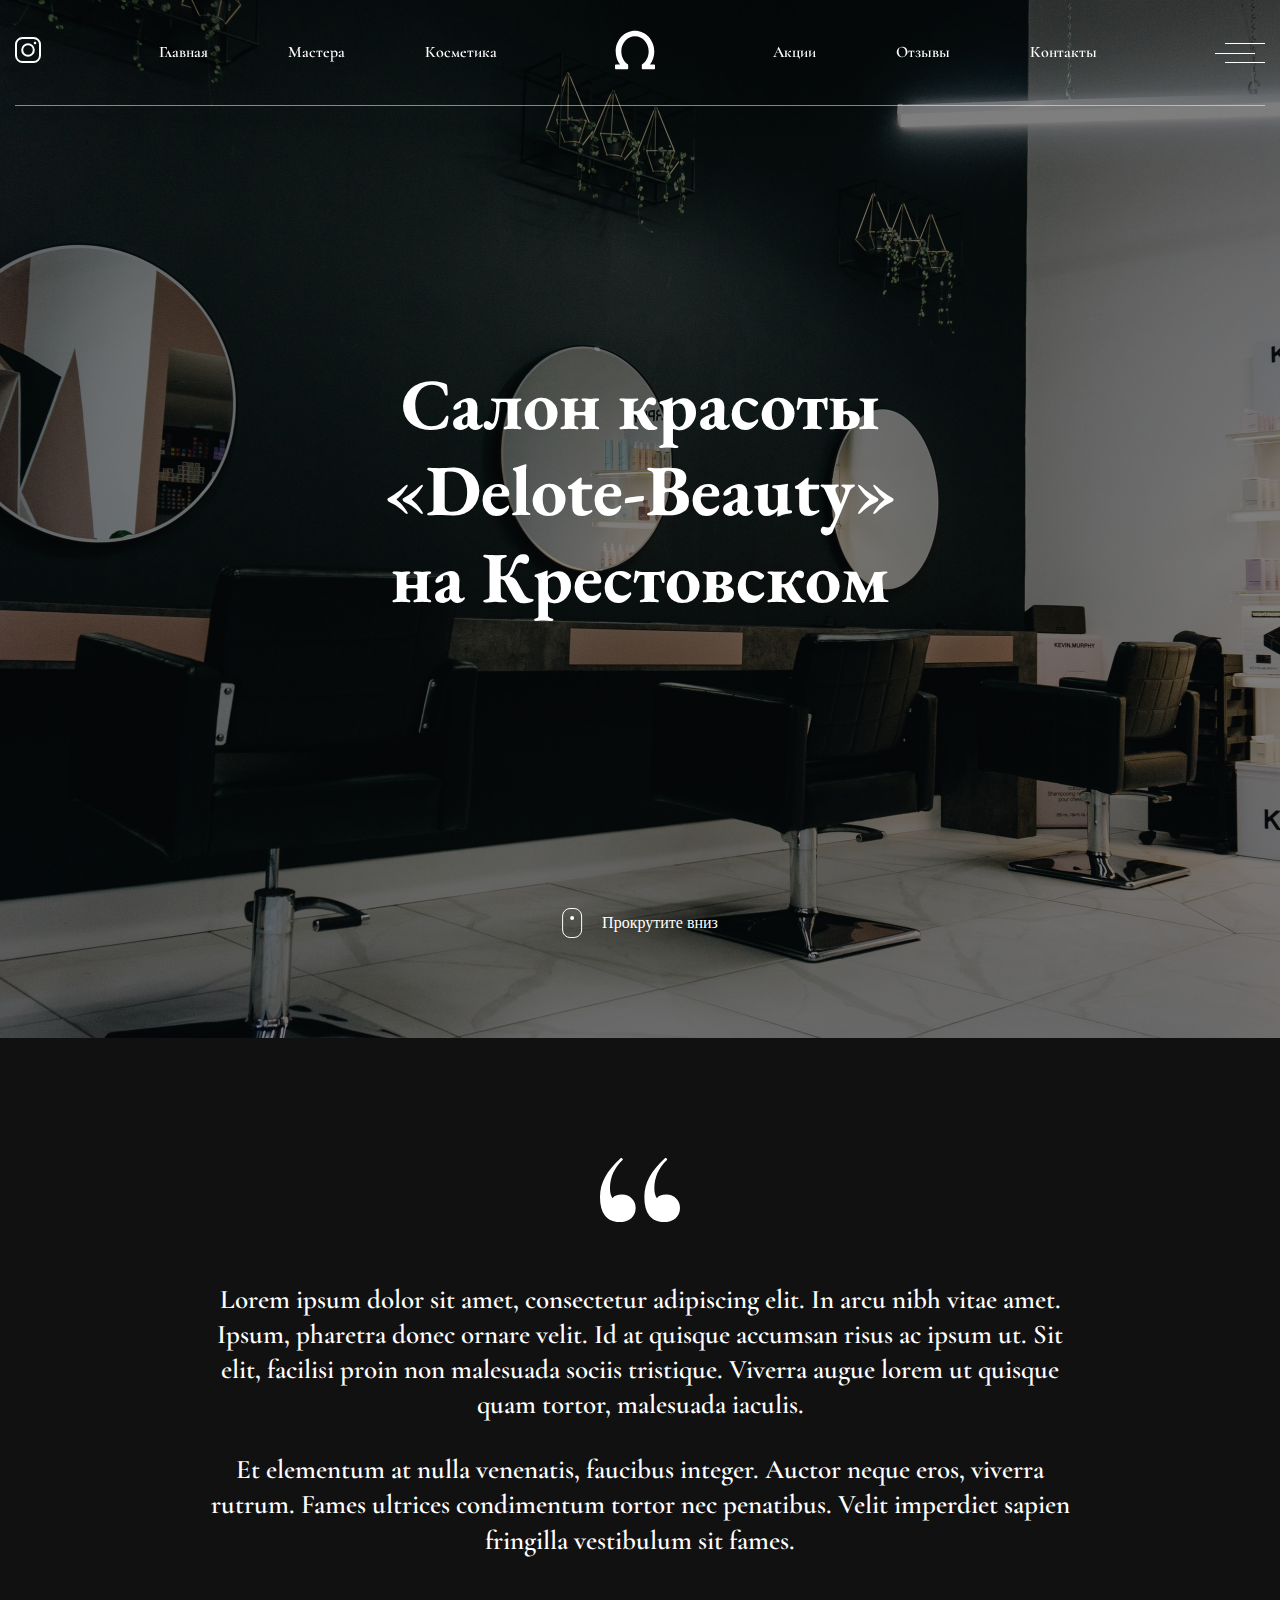
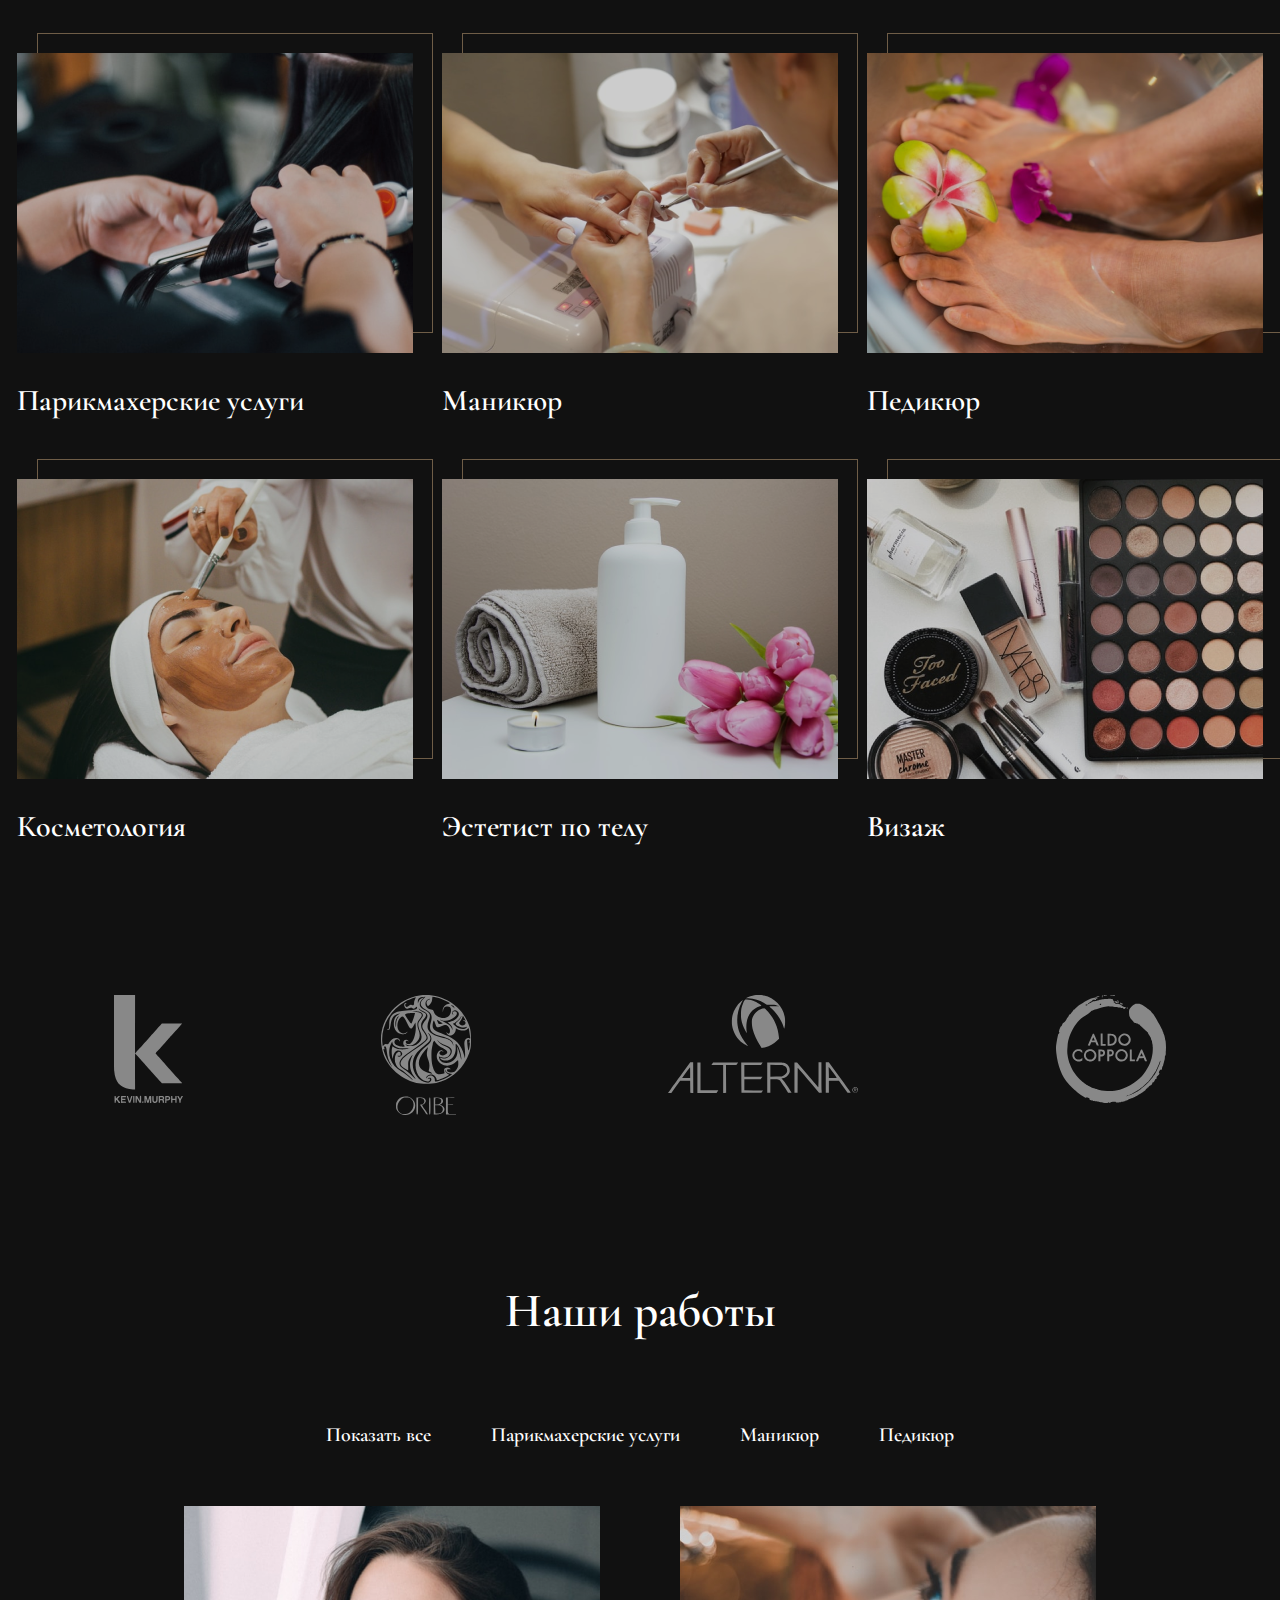
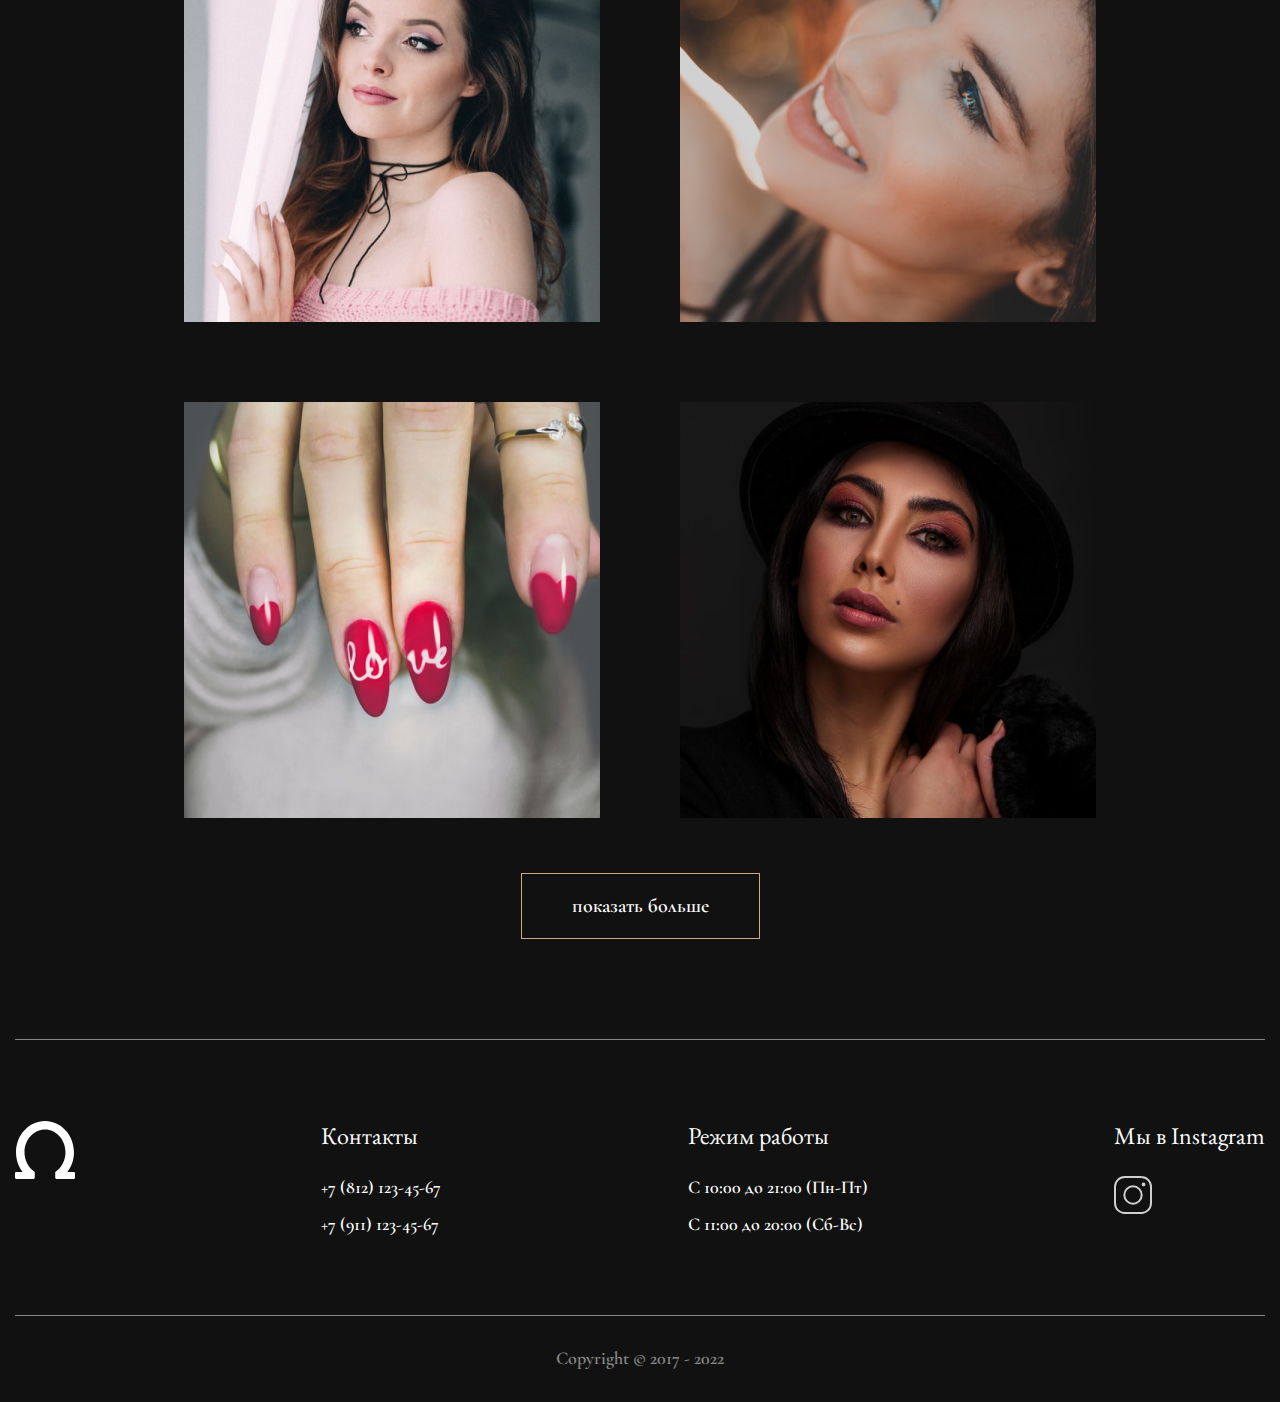
==== commit 1c9e8b3e: "commit" ====
--- a/index.html
+++ b/index.html
@@ -7,250 +7,317 @@
     <link rel="stylesheet" href="css/main.css" />
   </head>
   <body>
-    <nav class="nav">
-      <div class="nav__items">
-        <a class="social" href="https://www.instagram.com/">
-          <svg
-            class="social__insta"
-            width="26"
-            height="26"
-            viewBox="0 0 26 26"
-            fill="none"
-            xmlns="http://www.w3.org/2000/svg"
-          >
-            <path
-              d="M18.5341 1H7.46592C3.89455 1 1 3.89507 1 7.46592V18.5341C1 22.1054 3.89507 25 7.46643 25H18.5336C22.1049 25 25 22.1049 25 18.5336V7.46592C25 3.89455 22.1049 1 18.5336 1H18.5341Z"
-              stroke="white"
-              stroke-width="2"
-              stroke-miterlimit="10"
-            />
-            <path
-              d="M13 18.7932C16.1995 18.7932 18.7932 16.1995 18.7932 13C18.7932 9.8005 16.1995 7.20679 13 7.20679C9.80049 7.20679 7.20679 9.8005 7.20679 13C7.20679 16.1995 9.80049 18.7932 13 18.7932Z"
-              stroke="white"
-              stroke-width="2"
-              stroke-miterlimit="10"
-            />
-            <path
-              d="M20.0345 7.20688C20.72 7.20688 21.2757 6.65115 21.2757 5.96562C21.2757 5.2801 20.72 4.72437 20.0345 4.72437C19.3489 4.72437 18.7932 5.2801 18.7932 5.96562C18.7932 6.65115 19.3489 7.20688 20.0345 7.20688Z"
-              fill="white"
-            />
-          </svg>
-        </a>
-
-        <ul class="nav__links">
-          <li class="nav__link"><a href="#">Главная</a></li>
-          <li class="nav__link"><a href="masters/index.html">Мастера</a></li>
-          <li class="nav__link"><a href="#">Косметика</a></li>
-        </ul>
-        <a class="logo" href="#"
-          ><svg
-            class="logo__svg"
-            width="40"
-            height="40"
-            viewBox="0 0 40 40"
-            fill="none"
-            xmlns="http://www.w3.org/2000/svg"
-          >
-            <g clip-path="url(#clip0_1_23)">
+    <header class="header">
+      <nav class="nav">
+        <div class="nav__items">
+          <a class="social" href="https://www.instagram.com/">
+            <svg
+              class="social__insta"
+              width="26"
+              height="26"
+              viewBox="0 0 26 26"
+              fill="none"
+              xmlns="http://www.w3.org/2000/svg"
+            >
               <path
-                d="M39.1904 34.5978H34.9553C37.7664 30.8686 39.3147 26.2056 39.3147 21.4677C39.3147 9.99511 30.6501 0.661377 19.9988 0.661377C9.34791 0.661377 0.682858 9.99552 0.682858 21.4677C0.682858 26.2064 2.23032 30.8694 5.04109 34.5978H0.809553C0.36268 34.5978 0 34.9605 0 35.4074V38.5298C0 38.9767 0.36268 39.3394 0.809553 39.3394H12.3663C12.8132 39.3394 13.1759 38.9767 13.1759 38.5298V35.0516C13.1759 34.8589 13.1075 34.6731 12.9828 34.527L12.9379 34.474C12.8925 34.4201 12.8399 34.3728 12.782 34.3331C8.8047 31.5766 6.33354 26.6472 6.33354 21.4673C6.33354 13.1103 12.4639 6.31165 19.9988 6.31165C27.5333 6.31165 33.6636 13.1107 33.6636 21.4673C33.6636 26.6691 31.1771 31.609 27.1755 34.3598C26.9557 34.5108 26.8245 34.7601 26.8245 35.0265V38.529C26.8245 38.9759 27.1872 39.3386 27.6341 39.3386H39.1904C39.6373 39.3386 40 38.9759 40 38.529V35.4066C40 34.9601 39.6381 34.5978 39.1904 34.5978Z"
+                d="M18.5341 1H7.46592C3.89455 1 1 3.89507 1 7.46592V18.5341C1 22.1054 3.89507 25 7.46643 25H18.5336C22.1049 25 25 22.1049 25 18.5336V7.46592C25 3.89455 22.1049 1 18.5336 1H18.5341Z"
+                stroke="white"
+                stroke-width="2"
+                stroke-miterlimit="10"
+              />
+              <path
+                d="M13 18.7932C16.1995 18.7932 18.7932 16.1995 18.7932 13C18.7932 9.8005 16.1995 7.20679 13 7.20679C9.80049 7.20679 7.20679 9.8005 7.20679 13C7.20679 16.1995 9.80049 18.7932 13 18.7932Z"
+                stroke="white"
+                stroke-width="2"
+                stroke-miterlimit="10"
+              />
+              <path
+                d="M20.0345 7.20688C20.72 7.20688 21.2757 6.65115 21.2757 5.96562C21.2757 5.2801 20.72 4.72437 20.0345 4.72437C19.3489 4.72437 18.7932 5.2801 18.7932 5.96562C18.7932 6.65115 19.3489 7.20688 20.0345 7.20688Z"
                 fill="white"
               />
-            </g>
-            <defs>
-              <clipPath id="clip0_1_23">
-                <rect width="40" height="40" fill="white" />
-              </clipPath>
-            </defs></svg></a>
-        <ul class="nav__links">
-          <li class="nav__link"><a href="#">Акции</a></li>
-          <li class="nav__link"><a href="#">Отзывы</a></li>
-          <li class="nav__link"><a href="#">Контакты</a></li>
-        </ul>
-
-        <div class="hamburger">
-          <span class="hamburger__lines hamburger__lines1"></span>
-          <span class="hamburger__lines hamburger__lines2"></span>
-          <span class="hamburger__lines hamburger__lines3"></span>
+            </svg>
+          </a>
+  
+          <ul class="nav__links">
+            <li class="nav__link"><a href="#">Главная</a></li>
+            <li class="nav__link"><a href="masters/index.html">Мастера</a></li>
+            <li class="nav__link"><a href="#">Косметика</a></li>
+          </ul>
+          <a class="logo" href="index.html"
+            ><svg
+              class="logo__svg"
+              width="40"
+              height="40"
+              viewBox="0 0 40 40"
+              fill="none"
+              xmlns="http://www.w3.org/2000/svg"
+            >
+              <g clip-path="url(#clip0_1_23)">
+                <path
+                  d="M39.1904 34.5978H34.9553C37.7664 30.8686 39.3147 26.2056 39.3147 21.4677C39.3147 9.99511 30.6501 0.661377 19.9988 0.661377C9.34791 0.661377 0.682858 9.99552 0.682858 21.4677C0.682858 26.2064 2.23032 30.8694 5.04109 34.5978H0.809553C0.36268 34.5978 0 34.9605 0 35.4074V38.5298C0 38.9767 0.36268 39.3394 0.809553 39.3394H12.3663C12.8132 39.3394 13.1759 38.9767 13.1759 38.5298V35.0516C13.1759 34.8589 13.1075 34.6731 12.9828 34.527L12.9379 34.474C12.8925 34.4201 12.8399 34.3728 12.782 34.3331C8.8047 31.5766 6.33354 26.6472 6.33354 21.4673C6.33354 13.1103 12.4639 6.31165 19.9988 6.31165C27.5333 6.31165 33.6636 13.1107 33.6636 21.4673C33.6636 26.6691 31.1771 31.609 27.1755 34.3598C26.9557 34.5108 26.8245 34.7601 26.8245 35.0265V38.529C26.8245 38.9759 27.1872 39.3386 27.6341 39.3386H39.1904C39.6373 39.3386 40 38.9759 40 38.529V35.4066C40 34.9601 39.6381 34.5978 39.1904 34.5978Z"
+                  fill="white"
+                />
+              </g>
+              <defs>
+                <clipPath id="clip0_1_23">
+                  <rect width="40" height="40" fill="white" />
+                </clipPath>
+              </defs></svg></a>
+          <ul class="nav__links">
+            <li class="nav__link"><a href="price/price.html">Акции</a></li>
+            <li class="nav__link"><a href="#">Отзывы</a></li>
+            <li class="nav__link"><a href="/kontakt/index.html">Контакты</a></li>
+          </ul>
+  
+          <div class="hamburger">
+            <span class="hamburger__lines hamburger__lines1"></span>
+            <span class="hamburger__lines hamburger__lines2"></span>
+            <span class="hamburger__lines hamburger__lines3"></span>
+          </div>
+
+          <div class="hamburger__menu">
+            
+          <div class="cross">
+            <span class="cross__lines cross__lines1"></span>
+            <span class="cross__lines cross__lines2"></span>
+          </div>
+
+            <div class="hamburger__container">
+
+          <div class="hamburger__links-container">
+            <ul class="hamburger__links">
+              <li class="hamburger__link"><a href="#">Главная</a></li>
+              <li class="hamburger__link"><a href="masters/index.html">Мастера</a></li>
+              <li class="hamburger__link"><a href="#">Косметика</a></li>
+            </ul>
+     
+            <ul class="hamburger__links">
+              <li class="hamburger__link"><a href="price/price.html">Акции</a></li>
+              <li class="hamburger__link"><a href="#">Отзывы</a></li>
+              <li class="hamburger__link"><a href="/kontakt/index.html">Контакты</a></li>
+            </ul>
+          </div>
+              
+
+              <p class="hamburger__text">Lorem ipsum dolor sit amet, consectetur adipiscing elit. Ipsum, adipiscing amet in egestas sem dui, arcu faucibus scelerisque. Nisl est felis id volutpat. Sed dolor fermentum amet lectus nibh quis. Tortor donec pellentesque leo ac placerat. Morbi.</p>
+
+              <div class="hamburger__items">
+                <div class="hamburger__item">
+                  <p class="hamburger__title">Контакты</p>
+                  <div class="hamburger__inner">
+                    <a class="hamburger__telefon" href="+7812123-45-67">
+                      +7 (812) 123-45-67
+                    </a>
+                    <a class="hamburger__telefon" href="+7911123-45-67">
+                      +7 (911) 123-45-67
+                    </a>
+                    <p class="hamburger__adress">Новоостровский проспект, дом 36 лит. С</p>
+                  </div>
+                </div>
+
+                <div class="hamburger__item">
+                  <p class="hamburger__title">Режим работы</p>
+                  <div class="hamburger__inner">
+                    <p class="hamburger__weekdays">C 10:00 до 21:00 (Пн-Пт)</p>
+                    <p class="hamburger__weekends">С 11:00 до 20:00 (Сб-Вс)</p>
+                  </div>
+                </div>
+              </div>
+           
+      
+            </div>
+         
+          </div>
+
+      
+
         </div>
-      </div>
-    </nav>
-
-    <section class="promo">
-      <h2 class="promo__title">
-        Салон красоты<br />«Delote-Beauty»<br />на Крестовском
-      </h2>
-
-      <div class="promo__button">
-        <a
-          href="#about-me"
-          class="promo__button-scroll"
-          aria-label="scroll to information"
-        >
-        </a>
-        <p class="promo__button_text">Прокрутите вниз</p>
-      </div>
-    </section>
-
-    <section class="info">
-      <svg
-        class="info__svg"
-        width="80"
-        height="64"
-        viewBox="0 0 80 64"
-        fill="none"
-        xmlns="http://www.w3.org/2000/svg"
+      </nav>
+    </header>
+  <main>  <section class="promo">
+    <h2 class="promo__title">
+      Салон красоты «Delote-Beauty» на Крестовском
+    </h2>
+
+    <div class="promo__button">
+      <a
+        href="#about-me"
+        class="promo__button-scroll"
+        aria-label="scroll to information"
       >
-        <path
-          d="M22.0513 36.5714C26.1538 36.5714 29.4017 37.8546 31.7949 40.4211C34.359 42.8271 35.6411 46.0351 35.6411 50.0451C35.6411 54.3759 34.1026 57.8246 31.0257 60.391C28.1197 62.797 24.1026 64 18.9744 64C12.9915 64 8.29064 61.8346 4.87183 57.5038C1.62397 53.1729 0 46.9975 0 38.9774C0 31.7594 1.70941 25.1028 5.12821 19.0075C8.54702 12.7519 13.6752 6.49623 20.5129 0.240597C20.6838 0.0801979 20.9402 0 21.282 0C21.7949 0 22.2222 0.2406 22.5641 0.721797C22.906 1.203 22.906 1.604 22.5641 1.9248C14.188 9.94485 9.99999 19.4085 9.99999 30.3158C9.99999 34.807 10.8547 38.0952 12.5641 40.1805C14.1026 37.7744 17.265 36.5714 22.0513 36.5714ZM66.4103 36.5714C70.5128 36.5714 73.7607 37.8546 76.1538 40.4211C78.7179 42.8271 80 46.0351 80 50.0451C80 54.3759 78.4615 57.8246 75.3846 60.391C72.4786 62.797 68.4616 64 63.3334 64C57.3505 64 52.6496 61.8346 49.2308 57.5038C45.9829 53.1729 44.359 46.9975 44.359 38.9774C44.359 31.7594 46.0684 25.1028 49.4872 19.0075C52.906 12.7519 58.0342 6.49623 64.8718 0.240597C65.0427 0.0801979 65.2992 0 65.641 0C66.1539 0 66.5812 0.2406 66.9231 0.721797C67.265 1.203 67.265 1.604 66.9231 1.9248C58.547 9.94485 54.359 19.4085 54.359 30.3158C54.359 34.807 55.2137 38.0952 56.9231 40.1805C58.4616 37.7744 61.624 36.5714 66.4103 36.5714Z"
-          fill="white"
-        />
-      </svg>
-
-      <div class="info__description">
-        <p class="info__text">
-          Lorem ipsum dolor sit amet, consectetur adipiscing elit. In arcu nibh
-          vitae amet. Ipsum, pharetra donec ornare velit. Id at quisque accumsan
-          risus ac ipsum ut. Sit elit, facilisi proin non malesuada sociis
-          tristique. Viverra augue lorem ut quisque quam tortor, malesuada
-          iaculis.
-        </p>
-        <p class="info__text">
-          Et elementum at nulla venenatis, faucibus integer. Auctor neque eros,
-          viverra rutrum. Fames ultrices condimentum tortor nec penatibus. Velit
-          imperdiet sapien fringilla vestibulum sit fames.
-        </p>
-      </div>
-    </section>
-
-    <section class="services">
-      <div class="services__items">
-        <div class="services__item">
-          <img class="services__img" src="uslugi/1.png" alt="" />
-          <p class="services__text">Парикмахерские услуги</p>
-        </div>
-        <div class="services__item">
-          <img class="services__img" src="uslugi/2.png" alt="" />
-          <p class="services__text">Маникюр</p>
-        </div>
-        <div class="services__item">
-          <img class="services__img" src="uslugi/3.png" alt="" />
-          <p class="services__text">Педикюр</p>
-        </div>
-        <div class="services__item">
-          <img class="services__img" src="uslugi/4.png" alt="" />
-          <p class="services__text">Косметология</p>
-        </div>
-        <div class="services__item">
-          <img class="services__img" src="uslugi/5.png" alt="" />
-          <p class="services__text">Эстетист по телу</p>
-        </div>
-        <div class="services__item">
-          <img class="services__img" src="uslugi/6.png" alt="" />
-          <p class="services__text">Визаж</p>
-        </div>
-      </div>
-    </section>
-
-    <section class="brands">
-      <svg
-        width="69"
-        height="108"
-        viewBox="0 0 69 108"
-        fill="none"
-        xmlns="http://www.w3.org/2000/svg"
+      </a>
+      <p class="promo__button_text">Прокрутите вниз</p>
+    </div>
+  </section>
+
+  <section class="info">
+    <svg
+      class="info__svg"
+      width="80"
+      height="64"
+      viewBox="0 0 80 64"
+      fill="none"
+      xmlns="http://www.w3.org/2000/svg"
+    >
+      <path
+        d="M22.0513 36.5714C26.1538 36.5714 29.4017 37.8546 31.7949 40.4211C34.359 42.8271 35.6411 46.0351 35.6411 50.0451C35.6411 54.3759 34.1026 57.8246 31.0257 60.391C28.1197 62.797 24.1026 64 18.9744 64C12.9915 64 8.29064 61.8346 4.87183 57.5038C1.62397 53.1729 0 46.9975 0 38.9774C0 31.7594 1.70941 25.1028 5.12821 19.0075C8.54702 12.7519 13.6752 6.49623 20.5129 0.240597C20.6838 0.0801979 20.9402 0 21.282 0C21.7949 0 22.2222 0.2406 22.5641 0.721797C22.906 1.203 22.906 1.604 22.5641 1.9248C14.188 9.94485 9.99999 19.4085 9.99999 30.3158C9.99999 34.807 10.8547 38.0952 12.5641 40.1805C14.1026 37.7744 17.265 36.5714 22.0513 36.5714ZM66.4103 36.5714C70.5128 36.5714 73.7607 37.8546 76.1538 40.4211C78.7179 42.8271 80 46.0351 80 50.0451C80 54.3759 78.4615 57.8246 75.3846 60.391C72.4786 62.797 68.4616 64 63.3334 64C57.3505 64 52.6496 61.8346 49.2308 57.5038C45.9829 53.1729 44.359 46.9975 44.359 38.9774C44.359 31.7594 46.0684 25.1028 49.4872 19.0075C52.906 12.7519 58.0342 6.49623 64.8718 0.240597C65.0427 0.0801979 65.2992 0 65.641 0C66.1539 0 66.5812 0.2406 66.9231 0.721797C67.265 1.203 67.265 1.604 66.9231 1.9248C58.547 9.94485 54.359 19.4085 54.359 30.3158C54.359 34.807 55.2137 38.0952 56.9231 40.1805C58.4616 37.7744 61.624 36.5714 66.4103 36.5714Z"
+        fill="white"
+      />
+    </svg>
+
+    <div class="info__description">
+      <p class="info__text">
+        Lorem ipsum dolor sit amet, consectetur adipiscing elit. In arcu nibh
+        vitae amet. Ipsum, pharetra donec ornare velit. Id at quisque accumsan
+        risus ac ipsum ut. Sit elit, facilisi proin non malesuada sociis
+        tristique. Viverra augue lorem ut quisque quam tortor, malesuada
+        iaculis.
+      </p>
+      <p class="info__text">
+        Et elementum at nulla venenatis, faucibus integer. Auctor neque eros,
+        viverra rutrum. Fames ultrices condimentum tortor nec penatibus. Velit
+        imperdiet sapien fringilla vestibulum sit fames.
+      </p>
+    </div>
+  </section>
+
+  <section class="services">
+    <div class="services__items">
+      <div class="services__item">
+        <img class="services__img" src="uslugi/1.png" alt="" />
+        <p class="services__text">Парикмахерские услуги</p>
+      </div>
+      <div class="services__item">
+        <img class="services__img" src="uslugi/2.png" alt="" />
+        <p class="services__text">Маникюр</p>
+      </div>
+      <div class="services__item">
+        <img class="services__img" src="uslugi/3.png" alt="" />
+        <p class="services__text">Педикюр</p>
+      </div>
+      <div class="services__item">
+        <img class="services__img" src="uslugi/4.png" alt="" />
+        <p class="services__text">Косметология</p>
+      </div>
+      <div class="services__item">
+        <img class="services__img" src="uslugi/5.png" alt="" />
+        <p class="services__text">Эстетист по телу</p>
+      </div>
+      <div class="services__item">
+        <img class="services__img" src="uslugi/6.png" alt="" />
+        <p class="services__text">Визаж</p>
+      </div>
+    </div>
+  </section>
+
+  <section class="brands">
+    <svg
+      width="69"
+      height="108"
+      viewBox="0 0 69 108"
+      fill="none"
+      xmlns="http://www.w3.org/2000/svg"
+    >
+      <path
+        fill-rule="evenodd"
+        clip-rule="evenodd"
+        d="M0 36.7919C0 72.1006 0.0131003 73.6982 0.325277 76.4182C0.504288 77.9772 0.737871 79.666 0.844505 80.1712C1.81546 84.774 3.76863 88.1953 6.80106 90.6045C9.5601 92.7965 14.0127 94.2107 18.9758 94.4714L21.0749 94.5816L21.0307 83.0756C21.0065 76.7472 21.0065 68.6035 21.0307 64.9783L21.0749 58.3872L23.4925 61.0532C26.9137 64.8259 26.9824 64.9023 28.3797 66.4763C29.0724 67.2566 29.6788 67.9326 29.7272 67.9785C29.8029 68.0505 35.5977 74.5307 37.028 76.1428C37.3051 76.4551 37.6073 76.794 37.6997 76.8959C37.792 76.9979 39.1138 78.4717 40.6367 80.1712C42.1598 81.8707 43.5795 83.449 43.7916 83.6787C44.0037 83.9083 45.0245 85.053 46.0603 86.2223L47.9433 88.3483L58.0609 88.3518C67.0193 88.355 68.7313 88.2935 68.0526 87.9934C67.9832 87.9628 67.3602 87.2989 66.6678 86.5181C65.9755 85.7373 65.3331 85.0155 65.2404 84.9142C65.1477 84.8129 64.6089 84.2117 64.0429 83.578C57.1331 75.8419 53.6095 71.9052 52.9811 71.2194C52.8887 71.1187 52.3597 70.5179 51.8056 69.8846C50.7245 68.6491 49.7481 67.5646 48.5129 66.2273C47.8428 65.5019 47.1149 64.6835 44.5847 61.8113C44.3076 61.4968 43.6482 60.7765 43.1194 60.2106C42.5906 59.6447 42.0097 58.9941 41.8285 58.7652C41.5 58.3498 41.5 58.3476 41.8665 57.9421C42.0685 57.7184 42.8005 56.8978 43.4932 56.1187C44.1859 55.3393 44.8282 54.621 44.9206 54.5219C45.0576 54.3753 46.7785 52.4527 47.4395 51.7078C47.7207 51.3907 50.4504 48.3658 50.6299 48.1719C50.7225 48.0722 51.2892 47.4398 51.8895 46.7665C52.4899 46.0933 53.0566 45.4609 53.149 45.361C53.2414 45.2613 53.5744 44.879 53.889 44.5116C54.2037 44.1443 55.0795 43.1672 55.8352 42.3404C56.5908 41.5136 57.5045 40.499 57.8659 40.0856C58.2271 39.6722 58.5628 39.2964 58.612 39.2505C58.661 39.2046 59.9433 37.7765 61.4614 36.077C62.9795 34.3776 64.2618 32.9495 64.3108 32.9036C64.36 32.8577 64.9659 32.1812 65.6574 31.4004C66.3488 30.6196 67.1981 29.68 67.5447 29.3126C67.8913 28.9451 68.1756 28.588 68.1767 28.5192C68.1777 28.4504 63.623 28.394 58.055 28.394H47.9315L47.401 29.0203C46.6826 29.8686 46.1051 30.5207 45.3672 31.3169C45.0267 31.6843 43.2384 33.6761 41.3932 35.743C39.5481 37.8099 37.9993 39.5386 37.9516 39.5845C37.9039 39.6305 36.3558 41.3592 34.5116 43.4261C32.6674 45.493 31.1176 47.2217 31.0677 47.2676C31.0179 47.3135 30.0412 48.4034 28.8973 49.6894C27.7533 50.9755 26.4697 52.4036 26.0447 52.8629C25.6198 53.3222 24.7056 54.3359 24.0131 55.1154C23.3207 55.895 22.6143 56.6842 22.4432 56.8691C22.272 57.0542 21.9421 57.4498 21.7095 57.7483C21.4771 58.047 21.2196 58.2911 21.1375 58.2911C21.0507 58.2911 21.0064 46.0867 21.0316 29.1456L21.0749 0H10.5374H0V36.7919ZM0.709996 101.018C0.546435 101.124 0.50714 101.936 0.542069 104.485L0.587746 107.814H1.17549H1.76324L1.81379 106.648C1.8603 105.575 2.13419 104.891 2.51673 104.891C2.57936 104.891 3.10094 105.567 3.6761 106.394L4.72161 107.897H5.56141C6.53976 107.897 6.59552 108.073 4.9065 105.825C4.22304 104.915 3.63362 104.088 3.59667 103.988C3.55973 103.887 4.09474 103.214 4.78543 102.491C5.47594 101.769 5.9945 101.102 5.93741 101.011C5.88031 100.919 5.51944 100.879 5.13522 100.922C4.54042 100.988 4.28836 101.156 3.43596 102.05C2.88533 102.628 2.3216 103.217 2.18306 103.359C1.95837 103.589 1.9221 103.474 1.8472 102.291C1.7671 101.026 1.74426 100.964 1.34342 100.922C1.11252 100.898 0.827545 100.942 0.709996 101.018ZM7.16948 100.989C7.10534 101.053 7.05295 102.635 7.05295 104.505V107.906L9.52988 107.86L12.0068 107.814V107.229V106.644L10.1176 106.597L8.22844 106.55V105.72V104.891H9.82375H11.4191V104.312V103.734L9.86573 103.686L8.3124 103.638V102.97V102.302L10.1274 102.254L11.9425 102.207L11.8906 101.586L11.8389 100.966L9.56245 100.919C8.31038 100.894 7.23346 100.925 7.16948 100.989ZM12.8372 101.096C12.7917 101.214 13.2327 102.774 13.8172 104.562L14.8802 107.814H15.5966H16.3131L17.032 105.642C18.1662 102.217 18.472 101.243 18.472 101.056C18.472 100.96 18.1835 100.882 17.831 100.882C17.1081 100.882 17.2132 100.666 16.187 104.264C15.9316 105.16 15.6626 105.893 15.5892 105.893C15.5158 105.893 15.4083 105.686 15.3504 105.433C15.0636 104.184 14.0411 101.118 13.875 101.01C13.5687 100.811 12.9267 100.865 12.8372 101.096ZM19.3499 101.018C19.1864 101.124 19.1471 101.936 19.182 104.485L19.2277 107.814H19.8154H20.4032V104.39V100.966L19.9834 100.922C19.7525 100.898 19.4675 100.942 19.3499 101.018ZM21.7009 101.022C21.5374 101.125 21.4981 101.934 21.533 104.485L21.5787 107.814H22.1664H22.7542L22.8381 105.475L22.9221 103.137L23.5777 104.306C23.9382 104.949 24.5483 106.001 24.9333 106.644C25.6319 107.811 25.6351 107.814 26.3768 107.814H27.1203L27.1658 104.427C27.2151 100.749 27.2078 100.719 26.285 100.95C25.8721 101.053 25.87 101.063 25.8235 103.348L25.7768 105.642L25.3339 104.891C25.0902 104.477 24.6841 103.763 24.4316 103.304C23.5824 101.76 23.2917 101.301 23.0321 101.091C22.7412 100.856 22.0233 100.818 21.7009 101.022ZM30.4697 101.096C30.4244 101.213 30.4079 102.773 30.4331 104.561L30.4788 107.814L31.1085 107.865L31.7383 107.917V105.619C31.7383 103.182 31.86 102.968 32.2963 104.64C32.44 105.191 32.6953 106.131 32.8634 106.728L33.169 107.814L33.8592 107.864C34.4056 107.904 34.568 107.851 34.6392 107.613C34.6888 107.448 34.9594 106.458 35.2409 105.414C35.5223 104.369 35.7939 103.473 35.8444 103.423C35.8951 103.373 35.9364 104.359 35.9364 105.614V107.897H36.6082H37.2799V104.491C37.2799 100.746 37.3192 100.879 36.2166 100.885C35.4555 100.888 35.2543 101.072 35.005 101.989C34.8835 102.437 34.6226 103.404 34.4251 104.139C34.0379 105.58 33.8392 105.937 33.6958 105.45C32.986 103.039 32.5779 101.537 32.5779 101.334C32.5779 101.009 32.2189 100.882 31.2995 100.882C30.8474 100.882 30.5196 100.966 30.4697 101.096ZM38.4973 100.993C38.2243 101.102 38.2077 105.096 38.4758 106.155C38.9464 108.013 41.4346 108.634 42.8337 107.243C43.4898 106.59 43.6591 105.775 43.6601 103.265L43.6611 101.055L43.2416 100.951C42.3632 100.731 42.3179 100.849 42.3152 103.341C42.3125 105.877 42.1818 106.357 41.4275 106.606C40.8107 106.81 39.99 106.477 39.7847 105.939C39.7 105.718 39.6308 104.535 39.6308 103.311C39.6308 101.435 39.589 101.069 39.3652 100.983C39.0629 100.868 38.801 100.871 38.4973 100.993ZM44.7436 101.096C44.6982 101.213 44.6818 102.773 44.707 104.561L44.7526 107.814H45.3404H45.9281L46.0121 106.517C46.0583 105.804 46.1526 105.222 46.222 105.223C46.2914 105.224 46.7446 105.226 47.2296 105.227C48.4757 105.231 48.6007 105.354 48.6989 106.68L48.7829 107.814L49.4348 107.867L50.0868 107.92L50.0086 106.574C49.953 105.62 49.8462 105.137 49.6412 104.911C49.3661 104.609 49.3728 104.571 49.7812 104.133C50.6988 103.148 50.0957 101.469 48.6937 101.104C47.6262 100.826 44.8499 100.82 44.7436 101.096ZM51.3298 100.993C51.2682 101.055 51.2178 102.633 51.2178 104.501V107.897H51.7982H52.3785L52.4279 106.686L52.4773 105.475L53.6614 105.392C55.5949 105.255 56.3512 104.536 56.2195 102.957C56.0876 101.373 55.2761 100.905 52.6313 100.889C51.977 100.885 51.3913 100.932 51.3298 100.993ZM57.1702 101.096C57.1248 101.213 57.1084 102.773 57.1336 104.561L57.1793 107.814H57.767H58.3547L58.4033 106.352L58.4518 104.891H59.8661H61.2804L61.3289 106.352L61.3774 107.814H61.9652H62.5529L62.5984 104.435L62.6438 101.057L62.2209 100.952C61.4075 100.749 61.2935 100.924 61.2935 102.38V103.721H59.8661H58.4387V102.403C58.4387 101.355 58.3843 101.064 58.1731 100.983C57.7331 100.816 57.2578 100.869 57.1702 101.096ZM63.2384 101.027C63.1986 101.091 63.6314 101.968 64.2005 102.975C65.2109 104.764 65.2369 104.842 65.3214 106.31L65.4077 107.814H65.9954H66.5832L66.6671 106.394C66.737 105.212 66.8285 104.856 67.2129 104.268C67.467 103.879 67.6747 103.52 67.6747 103.469C67.6747 103.419 67.9729 102.854 68.3373 102.214L69 101.051L68.5892 100.948C67.7651 100.743 67.4534 100.989 66.7718 102.387C66.4137 103.121 66.0683 103.721 66.004 103.721C65.9397 103.721 65.6514 103.214 65.3634 102.594C65.0754 101.974 64.7681 101.363 64.6804 101.236C64.5128 100.993 63.363 100.826 63.2384 101.027ZM48.603 102.481C48.929 102.805 48.9401 103.224 48.6333 103.641C48.4516 103.889 48.1344 103.974 47.2059 104.026L46.0121 104.093V103.156V102.218H47.1757C48.0094 102.218 48.4138 102.293 48.603 102.481ZM54.5875 102.391C54.8063 102.508 54.9114 102.739 54.9097 103.101C54.9053 103.988 54.7109 104.135 53.5342 104.137L52.4773 104.139L52.4247 103.41C52.3958 103.009 52.4123 102.577 52.4615 102.45C52.569 102.171 54.0949 102.129 54.5875 102.391ZM28.2118 107.155V107.917L28.8415 107.865C29.4528 107.815 29.4728 107.793 29.5228 107.104L29.5745 106.394H28.8931H28.2118V107.155Z"
+        fill="white"
+      />
+    </svg>
+
+    <svg
+      width="90"
+      height="120"
+      viewBox="0 0 90 120"
+      fill="none"
+      xmlns="http://www.w3.org/2000/svg"
+    >
+      <path
+        fill-rule="evenodd"
+        clip-rule="evenodd"
+        d="M38.46 0.473335C14.924 3.92174 -2.26029 25.6275 0.242098 48.746C1.37703 59.2333 5.14421 67.3328 12.3931 74.8707C18.7925 81.5257 26.7281 86.0457 35.4368 87.9965C40.1608 89.0543 50.85 89.0649 55.213 88.0154C68.6443 84.7858 79.274 76.5109 85.3908 64.5231C86.5205 62.3088 88.0136 58.6744 88.7079 56.4467C89.8611 52.7477 89.9732 51.7153 89.9989 44.5504C90.0308 35.4568 89.3591 32.3342 85.8281 25.1669C77.2554 7.76705 57.8218 -2.36403 38.46 0.473335ZM42.5328 3.78283C38.3165 7.89258 38.8303 11.1605 44.1783 14.2467C50.7577 18.043 51.7782 20.5837 49.6649 27.9046C47.5685 35.1646 50.362 38.6661 60.3781 41.335C68.6893 43.5498 71.8948 45.7452 72.2408 49.4599C72.3955 51.1204 72.3622 51.2303 72.0505 50.0885C71.4584 47.9203 70.6821 46.7536 69.0423 45.5657C67.0823 44.1465 65.6356 43.6213 60.493 42.4606C53.3871 40.8569 49.1535 38.4261 47.2526 34.8586C46.0904 32.678 46.2948 28.8502 47.7504 25.5269C49.9556 20.4927 49.1601 17.8427 44.7492 15.525C40.818 13.4593 39.2701 12.1583 38.9302 10.6349C38.4361 8.42147 39.1224 6.49836 41.1968 4.28311L43.1268 2.222L41.2619 2.98626C38.8908 3.95774 38.3142 4.53694 37.5116 6.75403L36.8605 8.55254L36.8399 6.69404C36.8038 3.439 38.5402 1.94417 42.4198 1.88971L44.505 1.86064L42.5328 3.78283ZM58.5194 3.30655C61.77 4.33618 69.1656 7.83166 69.1656 8.3384C69.1656 8.51839 68.3536 8.79299 67.3607 8.94944C63.9076 9.4931 61.6157 12.2802 61.7287 15.7983C61.7653 16.9285 61.8722 17.2862 61.9772 16.629C62.6072 12.6909 63.5884 11.5524 66.3528 11.5524C69.2204 11.5524 70.2672 12.8317 69.9995 16.0087C69.5434 21.4227 64.7032 24.3773 59.2737 22.5552C56.3522 21.575 53.8118 19.531 53.2029 17.6706C52.4205 15.2786 52.0286 14.8988 49.9964 14.5605C47.3149 14.1147 45.4313 12.7777 44.7905 10.8656C44.1192 8.86267 44.4933 6.41021 45.6184 5.44473C46.7486 4.47417 48.5722 3.5853 48.8572 3.8659C48.988 3.99466 48.4334 4.43679 47.6248 4.84846C45.6465 5.85547 45.0694 7.44768 45.94 9.49771C46.3117 10.3741 46.7721 11.0908 46.9633 11.0908C47.1546 11.0908 48.0964 10.2361 49.0569 9.19127C50.5153 7.6046 50.8571 6.83618 51.129 4.53094L51.4543 1.7711L53.531 2.07755C54.6735 2.246 56.918 2.79935 58.5194 3.30655ZM33.9939 4.28357C33.4965 5.36212 33.0849 6.98248 33.0793 7.88335C33.0657 10.07 32.4244 10.658 30.7367 10.0308C29.5929 9.60571 29.2221 9.70447 27.9263 10.7775C26.2387 12.1754 25.4643 12.3102 24.6523 11.347C23.8896 10.4424 24.2243 8.511 25.1108 8.70068C25.6527 8.81698 25.6804 8.72653 25.2364 8.28209C24.4109 7.45461 23.2244 8.56361 23.2244 10.1623C23.2244 11.7245 24.8591 13.8599 26.0554 13.8599C26.5434 13.8599 27.684 13.5119 28.5892 13.0869C30.1292 12.3642 30.2918 12.3642 31.1033 13.0869C32.3095 14.1617 33.1969 14.0542 34.4045 12.6872C35.5591 11.3793 36.3945 11.5168 36.0134 12.9521C35.6116 14.464 34.1893 14.878 27.9479 15.2984C20.4975 15.8006 17.0167 16.4347 14.3329 17.78C10.0008 19.9514 8.24899 23.175 8.23352 29.0048C8.22274 33.0915 7.66253 34.8693 6.52197 34.4382C6.13335 34.2914 5.95615 34.3768 6.11694 34.633C6.58526 35.3788 8.15617 35.1522 8.63621 34.2693C8.88138 33.8184 9.31173 31.8201 9.59347 29.8291C10.5887 22.7832 12.8286 19.6745 17.599 18.7192L19.2397 18.3906L17.0805 19.7649C14.091 21.6677 12.7742 24.4211 12.8014 28.7113C12.8394 34.6625 16.1752 38.787 21.2391 39.1438C23.471 39.3011 24.1465 39.1632 25.2167 38.3315C25.926 37.7805 26.5059 37.1011 26.5059 36.8214C26.5059 36.5418 25.9668 36.8118 25.3077 37.4214C22.9192 39.6302 19.1736 38.529 17.3753 35.0894C15.7346 31.9507 16.1865 27.0439 18.409 23.8701C21.1922 19.896 22.5025 20.525 25.8074 27.4223C29.4077 34.9371 30.1709 35.2422 32.8974 30.2532L34.3665 27.5649L34.6792 30.2888C35.4733 37.2142 32.5364 47.0328 29.193 48.6269C27.4651 49.4507 25.2908 48.871 24.838 47.4653C24.3795 46.0438 25.2918 45.4319 26.8359 46.1246C28.126 46.7033 28.1265 46.7024 27.2447 45.7429C26.182 44.5868 24.3204 44.4968 23.1442 45.5449C21.9249 46.6313 21.9859 49.5979 23.2455 50.4665C24.0851 51.0457 24.1095 51.1634 23.4414 51.4158C22.3609 51.8238 21.2686 51.7758 18.5459 51.2012C15.6211 50.5837 13.3799 48.8475 13.3799 47.1994C13.3799 44.3819 16.9544 43.2041 18.2684 45.5888C18.9275 46.785 18.9687 46.7984 18.9866 45.8195C19.0311 43.3435 15.4275 42.0965 12.536 43.5881C11.0664 44.3459 8.58042 46.8501 7.78536 48.374C7.31985 49.2661 6.98982 49.3833 5.64534 49.135C4.34399 48.8946 3.84473 49.0496 2.88981 49.9897L1.72347 51.138L1.39438 48.1123C-0.3617 31.9682 8.91279 14.956 23.9974 6.65112C26.3006 5.38289 33.7674 2.39599 34.8039 2.32815C34.8559 2.32492 34.4912 3.20502 33.9939 4.28357ZM72.4471 11.0908C72.9627 11.5985 73.3781 12.3775 73.3706 12.8215C73.357 13.5719 73.3209 13.5696 72.8605 12.7901C72.5877 12.3286 71.6975 11.5505 70.8823 11.0613C69.5518 10.2624 69.5082 10.1711 70.4547 10.1697C71.0351 10.1687 71.9314 10.5832 72.4471 11.0908ZM42.2103 16.2976C43.4995 16.9326 44.9714 17.9064 45.481 18.4621C46.8644 19.9685 46.7069 22.6102 45.1196 24.5305C40.353 30.2975 40.2123 31.6604 43.8557 36.7979C45.6268 39.2947 46.3872 40.8389 46.5513 42.271C46.7702 44.1825 46.6745 44.3681 44.2603 46.7181C42.875 48.0666 38.5106 51.3184 34.5616 53.944C25.5679 59.9228 22.1931 62.678 20.6147 65.3294C18.4953 68.8895 19.3166 70.6516 24.6308 73.9454L27.2091 75.5431V70.8925C27.2091 66.6244 27.3211 66.0429 28.5672 63.8286C29.7026 61.8118 32.2542 58.7829 31.589 60.2417C31.4737 60.4956 30.9997 61.5243 30.537 62.528C27.7351 68.6006 28.7819 76.0831 33.2354 81.8173C34.172 83.0228 34.795 84.0095 34.6206 84.0095C34.4458 84.0095 32.6016 82.2945 30.5215 80.1988C28.2587 77.9185 25.3761 75.5939 23.3435 74.4101C19.7469 72.3162 18.5365 70.7835 18.5365 68.3228C18.5365 64.5051 22.0876 60.9649 33.4927 53.4128C41.6656 48.0006 45.0282 45.1489 45.5223 43.2101C45.8617 41.8801 45.0024 40.0428 42.2909 36.2999C39.3249 32.2059 39.3568 28.3758 42.3884 24.5997C45.8936 20.2343 45.9545 19.0694 42.7621 17.4915C40.187 16.2187 37.7568 14.405 37.7568 13.7561C37.7568 13.4709 38.2317 13.6661 38.8116 14.1899C39.3915 14.7142 40.9211 15.6621 42.2103 16.2976ZM76.3324 16.173C80.4076 19.3288 75.8523 25.6206 68.5135 26.9737L66.6894 27.3097L68.4061 28.703C70.4379 30.3515 71.5254 32.2437 71.4673 34.0279C71.427 35.2532 71.4012 35.2366 70.9624 33.7049C70.2353 31.1652 67.9073 29.141 63.1885 26.946C58.6375 24.8291 57.6507 24.1613 60.6102 25.2011C64.7036 26.6391 69.8955 25.3709 73.6636 22.012C75.947 19.9768 76.4688 18.2941 75.2612 16.8611C74.5046 15.9639 72.7279 15.9709 71.9666 16.8736C71.4973 17.4306 71.4903 17.8363 71.9352 18.7972C72.4363 19.8799 72.418 19.9486 71.7697 19.4193C70.7154 18.5576 70.8748 16.7956 72.0828 15.963C73.4929 14.9902 74.8946 15.0598 76.3324 16.173ZM37.4863 16.6091C39.961 17.1745 41.7096 18.5327 41.891 20.0308C41.9984 20.9196 41.441 22.0485 39.8945 24.0741C38.7141 25.6197 37.619 27.3928 37.4605 28.0144C36.9688 29.9431 37.5543 32.8714 39.1444 36.4342C41.8939 42.5968 40.6103 46.9982 35.2666 49.7299C33.3 50.7355 32.1867 50.9774 29.4499 50.9926C26.4525 51.0092 25.9434 50.8828 24.9964 49.8845C24.4086 49.2652 24.2764 49.0141 24.7025 49.327C27.3619 51.281 31.4947 50.7014 34.6989 47.9245C38.9189 44.2679 39.7187 40.6289 37.5482 34.9634C36.2693 31.6258 36.0068 28.2793 36.8956 26.6364C37.1957 26.0821 38.2739 24.5407 39.2921 23.211C42.3373 19.2328 40.9891 17.5783 33.9995 16.7185C30.514 16.2893 30.5079 16.2861 33.0689 16.2381C34.487 16.2113 36.4747 16.3784 37.4863 16.6091ZM33.7182 19.2827C33.0122 22.21 31.1783 27.5497 30.6219 28.2978C30.086 29.0173 29.7073 28.6426 27.0919 24.8069C25.4807 22.4435 24.162 20.1683 24.162 19.7506C24.162 18.8101 26.9419 18.1326 31.0855 18.0629L34.0243 18.0135L33.7182 19.2827ZM79.9505 22.6217C79.6251 23.3956 78.2033 25.0682 76.7913 26.3387C73.8713 28.9661 73.9045 29.1918 77.5128 31.2736C79.725 32.5502 83.4884 32.9531 85.3387 32.1122C86.175 31.7319 86.2069 31.7698 85.6345 32.4625C83.5114 35.0322 77.8953 34.2144 74.0344 30.7729L71.7805 28.7639L73.6373 27.8991C75.8894 26.8496 79.3762 23.4233 79.7719 21.8699C79.9308 21.2482 80.1689 20.8463 80.3016 20.9769C80.4343 21.1075 80.2763 21.8477 79.9505 22.6217ZM84.6276 25.5292C84.6318 25.7286 84.2277 25.6769 83.7289 25.4138C82.6488 24.8448 82.2916 24.8139 82.2916 25.2883C82.2916 25.4817 82.766 25.8453 83.3464 26.0959C83.9839 26.371 84.4584 27.036 84.5451 27.7758C84.8259 30.1651 80.9096 31.4213 79.0101 29.5513C77.8086 28.3684 77.8142 28.3241 79.4803 25.8592C80.2519 24.7169 81.1196 23.0827 81.408 22.2276L81.9321 20.6732L83.2761 22.9198C84.0149 24.1558 84.6234 25.3298 84.6276 25.5292ZM17.455 22.0688C16.0093 23.6412 15.1303 26.5085 15.0938 29.7714C15.0539 33.3223 14.4435 32.2571 14.3643 28.4981C14.2987 25.3944 16.2324 21.2441 17.7443 21.2441C18.0021 21.2441 17.8718 21.6151 17.455 22.0688ZM61.59 28.2129C62.6972 28.2784 60.305 28.9873 58.7861 29.0436C57.7604 29.0819 57.4182 28.7709 56.7938 27.2345C55.6457 24.4096 55.8412 24.2988 58.4256 26.3101C59.7378 27.3314 61.162 28.1875 61.59 28.2129ZM54.6571 29.6666C55.8061 32.7749 56.1211 32.858 60.3486 31.1666C61.935 30.532 63.8392 30.0128 64.5799 30.0128C66.3322 30.0128 68.0208 31.6959 68.6776 34.0962C69.6259 37.5636 68.0559 40.0437 66.2797 37.8843C65.614 37.0753 65.4153 37.0042 65.4153 37.5765C65.4153 38.596 67.0082 40.0788 68.4999 40.4471C71.2142 41.1181 74.791 37.7242 74.791 34.4784V33.3689L76.9798 34.4599C78.5465 35.2408 79.9566 35.5509 81.9381 35.5509C84.3726 35.5509 84.8732 35.388 86.0747 34.2051C86.8267 33.4649 87.5303 33.0006 87.6386 33.1732C87.8805 33.5586 88.6756 38.158 89.0661 41.4324C89.3525 43.8313 89.3455 43.8484 88.271 43.3661C86.5777 42.6069 84.7246 43.5355 83.8574 45.5786C83.2179 47.0859 83.1973 48.0085 83.6952 52.8502C84.0083 55.9003 84.1902 59.5379 84.0988 60.934L83.9324 63.4723L83.105 60.2417C80.4062 49.7064 74.6752 43.6426 63.6723 39.6787C53.4903 36.0101 51.5476 34.5 51.6376 30.3238C51.6657 29.0104 51.9522 27.3129 52.2742 26.5515C52.9441 24.9675 52.8972 24.9062 54.6571 29.6666ZM49.0386 39.8199C50.6892 42.0633 50.8669 44.7368 49.5102 46.9267C49.0152 47.7265 46.9554 49.7442 44.933 51.4107C40.6094 54.9736 38.3339 57.7703 36.3322 61.9816C33.1092 68.7621 34.3004 77.3328 39.2349 82.8659C42.7091 86.761 49.0077 87.7593 49.0077 84.4147C49.0077 83.4266 47.3721 83.1973 46.9455 84.1249C46.7997 84.4424 46.7313 84.2864 46.7941 83.7788C46.9282 82.6919 48.726 82.2816 49.7367 83.1077C50.8191 83.992 50.5364 85.6931 49.1249 86.7924C48.0645 87.6181 47.4377 87.7501 45.5921 87.5378C37.5838 86.6161 30.8558 76.9683 31.829 67.8013C32.5087 61.3992 35.5015 56.8159 42.507 51.4476C48.3176 46.995 49.656 45.2939 49.3227 42.7865C49.1933 41.8168 48.5234 40.1836 47.8334 39.1572C46.248 36.7979 47.2005 37.3217 49.0386 39.8199ZM88.7838 45.4429C88.8785 45.934 88.5645 46.6369 88.0854 47.0047C87.3151 47.5963 87.3095 47.642 88.0343 47.396C88.7013 47.1699 88.8546 47.3882 88.8546 48.565C88.8546 50.8828 87.8402 55.9704 87.4619 55.5495C86.9406 54.9694 85.8591 45.916 86.2051 45.0285C86.6148 43.9767 88.5602 44.2892 88.7838 45.4429ZM63.9461 50.088C68.6279 51.9987 70.3118 53.3071 70.7285 55.3599C71.3787 58.5604 68.7657 62.2534 65.1443 63.2517C63.444 63.7201 62.723 63.6994 60.9707 63.1317C58.5653 62.3522 58.337 62.6042 60.0308 64.1706C61.7348 65.7466 65.9553 66.0028 68.5711 64.6893C72.8334 62.5483 74.9959 58.1442 74.7198 52.1653C74.558 48.6523 74.5805 48.5604 75.4234 49.3113C77.7083 51.3466 79.4869 56.1209 80.1835 62.0878C80.6359 65.9626 80.1713 65.137 79.0485 60.0719C78.524 57.7066 77.57 54.7008 76.9282 53.3915L75.7619 51.0115L76.0966 52.8576C77.0539 58.1303 76.0272 61.941 72.8399 64.9487C69.7773 67.8386 64.9333 68.7695 61.4432 67.1395C59.486 66.2252 58.5311 65.0068 58.0975 62.8714L57.7975 61.396L59.7903 62.0878C63.6817 63.4395 66.7944 62.5137 68.6991 59.4382C70.9254 55.844 69.3409 53.1894 63.7061 51.0724C60.4081 49.8333 57.5804 47.6923 56.4464 45.5754C56.1361 44.9957 56.7136 45.3732 57.7759 46.4435C59.1002 47.7782 60.9196 48.853 63.9461 50.088ZM56.1787 49.2107C57.2195 50.3511 59.5057 51.9544 61.6818 53.0689C66.8165 55.6986 67.5923 57.6143 64.3188 59.5795C62.5243 60.6566 60.8226 60.7175 59.4256 59.7539C58.1237 58.8563 58.0942 57.6425 59.3473 56.5261C60.1634 55.7988 60.4574 55.7577 61.2679 56.2561C62.6513 57.1062 62.9035 56.5344 61.5346 55.6511C58.3558 53.6006 54.7138 58.8106 56.0475 63.5C58.2845 71.366 69.4234 73.176 75.2678 66.6235C76.0689 65.7254 76.856 65.1208 77.0173 65.2796C77.1785 65.4383 77.3107 66.8662 77.3107 68.4525C77.3107 70.7595 77.0398 71.827 75.9564 73.7866C74.4071 76.5884 72.8863 77.5484 69.9963 77.5484C67.5318 77.5484 65.7734 76.4694 65.9745 75.0807C66.0959 74.2416 66.4077 74.0967 67.9772 74.1484L69.8359 74.2098L68.7455 73.3408C67.4067 72.2738 65.5132 72.2248 64.0694 73.2203C63.1904 73.8263 63.0216 74.2878 63.1824 75.6432C63.2921 76.564 63.4698 77.6217 63.5781 77.9933C63.7318 78.5217 63.0226 78.7465 60.321 79.0247C57.2659 79.339 56.7146 79.273 55.5449 78.4534C53.7129 77.169 51.8832 73.2517 51.1032 68.9449C50.227 64.1046 50.2345 55.4037 51.1172 52.1653C51.4979 50.7692 51.812 49.1239 51.8148 48.5097C51.8181 47.8949 52.1875 46.9927 52.6361 46.5049C53.411 45.6621 53.4753 45.6589 53.9253 46.4384C54.1855 46.8898 55.1999 48.1372 56.1787 49.2107ZM12.6664 50.3082C13.1084 50.7891 14.452 51.6613 15.6516 52.247C17.584 53.1898 18.5164 53.3121 23.8024 53.3154C30.0495 53.3191 29.996 53.8037 23.6932 54.3081C19.4563 54.6468 15.4707 53.9195 13.1811 52.39L11.5286 51.2861L10.9937 53.2258C10.4204 55.3031 10.6956 60.9335 11.463 62.8225L11.914 63.9338L11.944 62.8336C11.9983 60.8066 13.0742 58.0906 14.3587 56.737C16.5948 54.3801 20.414 55.2362 21.1397 58.2572C21.3708 59.2195 21.1669 59.771 20.2434 60.6802C18.9097 61.9927 18.1592 62.1307 16.9759 61.2801C16.2817 60.7808 16.412 60.7032 17.9412 60.7032C19.6377 60.7032 19.7085 60.6405 19.7085 59.1382C19.7085 57.0398 18.5389 56.288 16.7744 57.2511C13.7394 58.9084 12.8328 65.0248 14.963 69.4719C16.2488 72.1556 17.3153 73.1945 20.9597 75.3119C23.4457 76.7564 32.5739 84.9325 31.7005 84.9325C31.4812 84.9325 29.5371 83.3602 27.3802 81.4384C25.2233 79.5167 21.9826 77.1805 20.1787 76.2464C14.9512 73.5406 11.3814 69.3667 9.16875 63.3735C7.64472 59.2458 7.93162 53.1202 9.83443 49.1655L11.1667 46.3964L11.515 47.9152C11.7063 48.7506 12.2248 49.8273 12.6664 50.3082ZM4.91497 52.1159C5.17609 52.5968 5.60315 54.8416 5.86333 57.1044C6.39821 61.7518 7.58003 65.5066 9.63894 69.0976C10.4115 70.4457 10.9665 71.5487 10.8719 71.5487C10.5062 71.5487 7.28704 66.4518 5.73957 63.4225C4.84606 61.6729 3.68206 58.8193 3.15374 57.0808C2.22601 54.0316 2.22319 53.9278 3.07029 54.1461C3.80676 54.3358 3.86536 54.2412 3.43314 53.5604C2.87762 52.6845 3.21327 51.2423 3.97271 51.2423C4.2296 51.2423 4.65386 51.6355 4.91497 52.1159ZM46.3014 55.52C45.4609 58.9795 45.6779 60.7023 47.5943 65.7798C48.6322 68.53 48.7138 72.1381 47.8062 75.1301C47.5441 75.9926 47.7242 76.2543 48.8441 76.6383C49.5895 76.8939 50.4464 77.4934 50.7492 77.9706C51.2766 78.8023 51.2002 78.8143 48.8643 78.2646C36.1686 75.2777 34.3126 66.785 43.8843 55.4752C45.4585 53.6149 46.8171 52.1621 46.9028 52.247C46.9891 52.3319 46.7186 53.8046 46.3014 55.52ZM66.1499 77.4902C66.8549 78.0362 68.2707 78.6149 69.2964 78.7764L71.1617 79.07L70.0464 79.9261C66.8559 82.3748 59.3492 85.6954 55.2801 86.4574C53.8395 86.7273 53.8179 86.7043 53.8648 84.9371C53.9825 80.5159 47.8573 78.7455 45.864 82.625C45.4135 83.5019 45.2696 83.5798 45.2644 82.9503C45.2452 80.6368 49.5909 78.7557 52.3525 79.8818C53.9595 80.5371 55.566 82.7597 55.5689 84.3307C55.5707 85.3368 55.5885 85.3391 58.0281 84.6256C62.2552 83.3902 69.7211 79.3944 67.8033 79.3944C66.8226 79.3944 64.0094 76.5137 64.0384 75.5389L64.0684 74.5485L64.4683 75.5233C64.6882 76.0591 65.4453 76.9442 66.1499 77.4902ZM19.8993 102.621C18.7629 103.211 17.2005 104.579 16.427 105.66C15.1964 107.38 15.0206 108.021 15.0206 110.777C15.0206 113.542 15.195 114.172 16.4467 115.925C18.432 118.707 20.9058 119.99 24.2979 120C33.1927 120.024 37.6026 109.84 31.1732 104.122C28.8072 102.017 27.5771 101.547 24.4395 101.547C22.7542 101.547 21.3071 101.889 19.8993 102.621ZM30.0514 103.875C31.8726 105.551 32.6001 107.23 32.6001 109.759C32.6001 112.563 31.1099 115.489 28.7073 117.404C26.5078 119.156 22.3881 119.637 19.9973 118.42C15.5358 116.149 15.1828 109.079 19.3367 105.181C21.9662 102.714 22.6872 102.43 25.9049 102.594C28.225 102.712 29.0711 102.974 30.0514 103.875ZM35.4129 111.008C35.4129 118.831 35.4813 119.546 36.2332 119.546C36.9838 119.546 37.0536 118.849 37.0536 111.354V103.162L38.3995 103.011C41.3824 102.675 43.3823 103.953 43.3823 106.195C43.3823 107.851 41.9126 109.393 40.3351 109.393C39.6906 109.393 39.1632 109.55 39.1632 109.743C39.1632 109.935 40.3764 111.876 41.8587 114.055C43.341 116.234 44.7703 118.385 45.0347 118.835C45.2991 119.285 45.8889 119.577 46.3459 119.484C47.0285 119.345 46.5817 118.47 43.8449 114.585C41.7209 111.569 40.765 109.854 41.2085 109.854C41.591 109.854 42.553 109.316 43.3462 108.659C45.2569 107.076 45.3465 104.815 43.5534 103.427C42.5577 102.655 41.6487 102.47 38.8655 102.47H35.4129V111.008ZM48.0701 111.008C48.0701 118.29 48.1737 119.546 48.7733 119.546C49.3729 119.546 49.4765 118.29 49.4765 111.008C49.4765 103.726 49.3729 102.47 48.7733 102.47C48.1737 102.47 48.0701 103.726 48.0701 111.008ZM52.758 111.008V119.546H55.1648C58.5147 119.546 61.0504 118.696 62.3958 117.122C64.5415 114.611 63.4909 111.356 60.1672 110.215L58.7904 109.742L60.215 108.89C60.9988 108.421 61.77 107.526 61.9289 106.902C62.67 103.995 60.5713 102.47 55.8286 102.47H52.758V111.008ZM64.9465 111.008V119.546H70.1031C72.9393 119.546 75.2598 119.366 75.2598 119.146C75.2598 118.926 73.8178 118.848 72.0547 118.972C67.1263 119.319 66.8216 119.026 66.8216 113.936V109.743L69.6344 109.944C71.1814 110.053 72.4471 109.975 72.4471 109.768C72.4471 109.562 71.1814 109.393 69.6344 109.393H66.8216V106.112V102.83L70.3375 103.005C72.2713 103.101 73.8534 103.021 73.8534 102.825C73.8534 102.63 71.8494 102.47 69.4 102.47H64.9465V111.008ZM59.2165 103.65C59.9431 104.151 60.2586 104.84 60.2586 105.924C60.2586 107.962 58.4922 109.393 55.9762 109.393H54.1644V106.47C54.1644 104.862 54.305 103.408 54.4771 103.239C55.0644 102.661 58.173 102.93 59.2165 103.65ZM59.7898 110.913C61.5304 111.78 62.2055 113.482 61.627 115.545C60.988 117.823 59.5109 118.713 56.6663 118.534L54.3988 118.392L54.2633 114.354L54.1278 110.316L56.3728 110.323C57.6076 110.326 59.1452 110.592 59.7898 110.913Z"
+        fill="white"
+      />
+    </svg>
+    <svg
+      width="190"
+      height="98"
+      viewBox="0 0 190 98"
+      fill="none"
+      xmlns="http://www.w3.org/2000/svg"
+    >
+      <path
+        fill-rule="evenodd"
+        clip-rule="evenodd"
+        d="M86.3323 0.228599C84.1896 0.57981 80.4196 1.78129 78.7837 2.63467L77.7275 3.18565L80.3493 3.33734C86.749 3.70778 92.4967 5.52706 97.1896 8.66777L98.8244 9.76203L102.821 9.84496C106.263 9.9166 107.094 10.0125 108.821 10.5387C109.923 10.8748 110.863 11.1871 110.908 11.2327C110.954 11.2784 108.896 11.3159 106.335 11.3159C103.774 11.3159 101.597 11.3977 101.496 11.4977C101.396 11.5977 101.793 12.0744 102.379 12.5571C104.422 14.24 107.879 17.8959 109.535 20.1267C112.431 24.0254 114.497 28.0849 115.512 31.8694C115.742 32.7288 116.005 33.5187 116.095 33.6249C116.186 33.7309 116.452 32.8655 116.686 31.7018C117.238 28.9633 117.248 24.5223 116.709 21.6835C114.709 11.1457 106.459 2.70222 95.9788 0.467788C93.6112 -0.0370336 88.6973 -0.158912 86.3323 0.228599ZM76.7532 4.89675C75.6535 6.10953 73.7372 11.4277 73.2075 14.7372C72.8371 17.0509 72.9074 22.2895 73.3422 24.7778C73.8793 27.8515 75.165 31.502 76.8703 34.7952C78.573 38.0825 79.0335 38.6491 78.7459 37.1022C78.2752 34.5709 78.2165 30.5549 78.6113 27.8738C79.8551 19.4219 84.4278 13.6665 91.7628 11.32C92.4914 11.0868 93.1759 10.8159 93.2838 10.7178C93.5928 10.437 90.4607 8.33387 87.5058 6.83767C84.4372 5.28402 81.4397 4.46477 78.8239 4.46477C77.5139 4.46477 77.0587 4.55973 76.7532 4.89675ZM72.9575 6.48213C68.9635 9.9142 65.9176 14.8977 64.5317 20.2676C63.897 22.7275 63.6619 27.5433 64.048 30.1787C65.13 37.564 69.0873 44.0918 75.0137 48.2674C76.5186 49.3278 79.6997 51.1007 80.0974 51.1007C80.1793 51.1007 79.7756 50.5511 79.2001 49.8797C75.5041 45.5654 72.3691 40.2749 70.9497 35.956C67.9086 26.7024 68.9158 16.2261 73.7174 7.16917C74.3656 5.9463 74.8622 4.94555 74.8208 4.94555C74.7796 4.94555 73.9409 5.63716 72.9575 6.48213ZM94.4118 13.5681C92.138 14.2946 89.5536 15.8115 87.8367 17.4274C85.9522 19.2012 84.534 21.7943 84.0374 24.374C83.6127 26.5803 83.8888 30.9412 84.6465 33.9961C85.8296 38.7667 88.8315 45.42 92.0925 50.4997L93.6357 52.9036L94.6864 52.8368C95.2642 52.8002 96.4957 52.5639 97.423 52.3117C101.74 51.1381 105.498 49.0181 108.902 45.8354L111.062 43.8151L110.913 42.2295C109.97 32.2215 106.666 24.4619 100.064 16.7524C97.8467 14.1629 96.6795 13.1071 96.0612 13.1318C95.883 13.1388 95.1406 13.3352 94.4118 13.5681ZM13.7236 79.031C9.02075 85.529 4.00914 92.4503 2.58661 94.4112L0 97.9769H1.66965H3.33907L7.74852 91.8472L12.158 85.7172H17.1518L22.1456 85.717L22.2099 91.7868L22.2742 97.8567L23.7812 97.9284L25.2886 98L25.2264 82.6635L25.1645 67.327L23.7193 67.2715L22.2742 67.2162L13.7236 79.031ZM150.533 79.8416C150.533 87.9317 150.449 92.4246 150.3 92.3323C150.171 92.2532 145.341 86.6216 139.565 79.8178L129.063 67.4473H127.755H126.447V82.5919V97.7365H128.01H129.574L129.636 85.1984L129.699 72.6606L133.466 77.0852C135.537 79.519 140.338 85.1612 144.132 89.6233L151.032 97.7365H152.385H153.738L153.582 95.0321C153.496 93.5448 153.425 86.6757 153.425 79.7673L153.423 67.2069H151.978H150.533V79.8416ZM157.759 82.4717V97.7365H159.325H160.89V91.7268V85.717H165.901H170.911L175.234 91.7123L179.557 97.7079L181.203 97.7221C182.108 97.73 182.813 97.6409 182.768 97.5238C182.724 97.4067 177.756 90.5419 171.729 82.2688L160.77 67.2266L159.264 67.2167L157.759 67.2069V82.4717ZM29.3796 82.7121V97.9769L38.9538 97.9675L48.5281 97.9582L49.3711 96.8312C49.8348 96.2115 50.2503 95.6206 50.2943 95.5184C50.3387 95.4163 46.3553 95.3326 41.4427 95.3326H32.5108V81.3899V67.4473H30.9452H29.3796V82.7121ZM44.2439 68.643C43.7521 69.3007 43.3496 69.8956 43.3496 69.9651C43.3496 70.0346 46.0051 70.0916 49.2507 70.0916H55.1518V84.0458V97.9998L56.6572 97.9284L58.1626 97.8567L58.0648 83.9741L57.9672 70.0916H63.1318H68.2963L69.1909 68.8958C69.6827 68.2381 70.0852 67.6432 70.0852 67.5737C70.0852 67.5042 64.4722 67.4473 57.6117 67.4473H45.1385L44.2439 68.643ZM73.2673 77.123C73.301 82.4445 73.3614 89.2599 73.4017 92.2676L73.4749 97.7365H83.4388H93.4026L94.2502 96.5947L95.0978 95.4528L85.7227 95.3898L76.3476 95.3271V89.8007V84.2746H84.4856H92.6234L93.5179 83.0789C94.0098 82.4212 94.4123 81.8262 94.4123 81.7568C94.4123 81.6873 90.3477 81.6303 85.3799 81.6303H76.3476V75.8609V70.0916H84.6061H92.8642L93.7588 68.8958C94.2506 68.2381 94.6531 67.6432 94.6531 67.5737C94.6531 67.5042 89.8277 67.4473 83.9297 67.4473H73.2063L73.2673 77.123ZM99.2295 82.5775V97.7365H100.795H102.361V90.9849V84.2333L106.275 84.316C110.858 84.4128 111.184 84.5273 112.851 86.6256C113.452 87.3819 115.321 90.1911 117.004 92.8684L120.064 97.736L121.838 97.7363L123.612 97.7365L123.257 97.1956C123.062 96.898 121.357 94.2451 119.469 91.3001C117.266 87.8649 115.564 85.4862 114.721 84.6648L113.407 83.384L114.647 83.2373C117.398 82.9123 119.79 81.1671 121.08 78.5437C121.65 77.3848 121.748 76.8946 121.736 75.2366C121.725 73.6188 121.611 73.0625 121.06 71.9399C120.25 70.2863 118.663 68.8478 116.848 68.1199C115.544 67.597 115.152 67.5713 107.359 67.4963L99.2295 67.4182V82.5775ZM115.976 70.8127C117.157 71.4043 117.853 71.9399 118.322 72.6171C119.133 73.7878 119.412 75.6357 118.978 76.9494C118.552 78.2372 116.963 79.8603 115.256 80.7512L113.802 81.5101L108.081 81.5859L102.361 81.6618V75.735V69.8081L108.329 69.8896L114.296 69.9714L115.976 70.8127ZM164.864 77.342C166.984 80.2678 168.754 82.7542 168.798 82.8671C168.843 82.9801 167.081 83.0727 164.884 83.0727H160.89L160.889 80.2481C160.888 78.6947 160.818 76.2066 160.732 74.7191C160.642 73.1546 160.667 72.0164 160.793 72.0185C160.913 72.0207 162.745 74.4162 164.864 77.342ZM22.1537 77.6639V83.0727H18.1795C15.9937 83.0727 14.2053 83.0092 14.2053 82.9316C14.2053 82.7505 21.9213 72.2551 22.0543 72.2551C22.1089 72.2551 22.1537 74.689 22.1537 77.6639ZM185.543 92.6705C184.672 93.2006 184.139 94.5025 184.367 95.5401C184.45 95.9177 184.845 96.5394 185.245 96.9214C185.848 97.4988 186.176 97.6163 187.178 97.6163C188.265 97.6163 188.468 97.5264 189.21 96.7185C190.412 95.4091 190.222 93.5924 188.778 92.5828C188.044 92.0698 186.46 92.1128 185.543 92.6705ZM188.384 92.9479C189.145 93.3544 189.576 94.6251 189.297 95.636C188.849 97.256 187.054 97.756 185.717 96.6334C185.094 96.1098 184.976 95.8408 184.976 94.9398C184.976 94.1227 185.117 93.7282 185.568 93.2785C186.212 92.6352 187.513 92.4825 188.384 92.9479ZM186.181 94.9583C186.181 95.849 186.285 96.5346 186.421 96.5346C186.554 96.5346 186.662 96.21 186.662 95.8134C186.662 95.4168 186.765 95.0922 186.889 95.0922C187.014 95.0922 187.309 95.4168 187.544 95.8134C187.778 96.21 188.055 96.5346 188.16 96.5346C188.447 96.5346 188.386 96.2149 187.99 95.6509C187.672 95.1975 187.674 95.1252 188.007 94.9977C188.249 94.905 188.354 94.622 188.304 94.1922C188.236 93.5989 188.121 93.522 187.204 93.4559L186.181 93.3818V94.9583ZM187.789 94.0348C187.939 94.4242 187.515 94.8415 186.963 94.8482C186.798 94.8502 186.662 94.5814 186.662 94.2509C186.662 93.8071 186.79 93.6499 187.152 93.6499C187.421 93.6499 187.707 93.823 187.789 94.0348Z"
+        fill="white"
+      />
+    </svg>
+    <svg
+      width="110"
+      height="108"
+      viewBox="0 0 110 108"
+      fill="none"
+      xmlns="http://www.w3.org/2000/svg"
+    >
+      <path
+        fill-rule="evenodd"
+        clip-rule="evenodd"
+        d="M54.2971 0.129358C54.2971 0.200852 54.3645 0.319681 54.4469 0.393499C54.5778 0.510708 54.76 0.533811 55.89 0.575933C56.6012 0.602488 57.3595 0.655668 57.5751 0.694057C57.7906 0.732516 58.1675 0.766256 58.4124 0.769073L58.8578 0.774215V0.431817V0.0894904L58.4836 0.0450442C58.2778 0.0206023 57.2517 0.000316242 56.2033 3.4491e-05C54.3978 -0.000599448 54.2971 0.00623301 54.2971 0.129358ZM48.1124 0.248609C48.0618 0.305241 47.9598 0.351589 47.8856 0.351589C47.7036 0.351589 47.6394 0.587344 47.7566 0.825916C47.8344 0.984471 47.8916 1.01638 48.0639 0.997432C48.1802 0.984612 48.5802 0.958762 48.9525 0.939955C49.3248 0.921148 49.66 0.876138 49.6972 0.840004C49.7344 0.803799 50.0127 0.774215 50.3156 0.774215C50.9365 0.774215 51.0903 0.689267 51.0903 0.346588V0.140276L49.6473 0.142953C48.4732 0.145136 48.1871 0.164859 48.1124 0.248609ZM45.8883 0.584315C45.8883 0.634819 45.994 0.777455 46.1233 0.901285C46.3016 1.0721 46.4219 1.1264 46.6221 1.1264H46.8859V0.809434V0.492464H46.3871C46.0246 0.492464 45.8883 0.51754 45.8883 0.584315ZM41.9764 1.37301C41.3246 1.51733 40.7076 1.72815 39.6799 2.15761C38.8517 2.50374 38.0248 2.73548 36.8381 2.95405C36.5834 3.00096 36.1665 3.14515 35.9117 3.2744C35.657 3.40372 35.2401 3.56108 34.9854 3.62412C34.7306 3.68724 34.3137 3.8484 34.059 3.98223C33.8042 4.11613 33.0506 4.4991 32.3843 4.83326C29.964 6.04725 27.9291 7.2499 26.0163 8.59681C25.1702 9.1925 24.8696 9.36761 24.693 9.36761C24.2692 9.36761 22.7411 10.4685 21.2676 11.8353C20.7973 12.2716 20.0597 12.913 19.6286 13.2608C19.1906 13.6141 18.7877 14.0004 18.7154 14.1365C18.6168 14.3221 18.4707 14.4329 18.0998 14.6032C17.6421 14.8134 17.5977 14.8551 17.3463 15.3109C17.1993 15.5773 16.9937 15.8437 16.8894 15.9028C16.7793 15.9653 16.6441 16.1465 16.5678 16.3342C16.4899 16.5253 16.2141 16.8923 15.8944 17.2301C15.5966 17.5449 15.1766 18.0803 14.961 18.42C14.5176 19.1189 14.1213 19.4551 13.5766 19.5946L13.2255 19.6845L12.7394 20.6717C12.4282 21.3036 12.0839 21.8745 11.7827 22.2577C11.349 22.8095 11.0966 23.2058 10.2568 24.6526C9.54299 25.8825 8.21569 27.3475 7.19366 28.0335C6.8861 28.24 6.718 28.4143 6.5965 28.6527C6.36504 29.1069 6.08719 29.8891 5.98686 30.3692C5.9042 30.7643 5.89864 30.7709 5.33211 31.1385C4.88395 31.4293 4.72497 31.5789 4.59528 31.8319C4.20933 32.5848 3.52786 34.3752 3.134 35.6713L2.85722 36.5821L3.13699 37.086C3.29085 37.3631 3.41676 37.6377 3.41676 37.6961C3.41676 37.8623 2.74969 38.7595 2.46864 38.9714C2.25984 39.1288 2.20105 39.2332 2.13257 39.5675C2.08696 39.7904 1.91009 40.5909 1.73964 41.3463C1.34336 43.1018 0.990257 44.9277 0.677208 46.8405C-0.108087 51.6384 -0.171011 53.3829 0.285914 57.6879C1.68662 70.8829 5.68236 81.0205 12.6681 89.1028C14.6473 91.3926 19.2031 95.6686 22.18 98.0306C23.8779 99.3777 25.8479 100.69 27.804 101.776C28.2851 102.043 28.8347 102.359 29.0253 102.479C29.3041 102.655 29.448 102.698 29.7613 102.698C30.1212 102.698 30.1722 102.676 30.433 102.416C30.5994 102.25 30.7825 102.134 30.879 102.134C31.1256 102.134 33.0798 102.957 33.2131 103.116C33.277 103.193 33.3523 103.439 33.3804 103.663C33.4949 104.576 33.7598 104.828 35.0383 105.238C35.7169 105.456 36.106 105.539 36.5731 105.566C37.0771 105.596 37.2121 105.627 37.2671 105.729C37.4011 105.976 37.8867 106.08 39.2254 106.145C40.2516 106.195 40.7004 106.252 41.4701 106.428C42.7523 106.723 43.1673 106.824 43.9286 107.027C44.3782 107.147 44.7644 107.199 45.2204 107.202C45.6327 107.204 45.9656 107.245 46.1296 107.312C46.2718 107.371 46.7808 107.517 47.2606 107.637C48.1669 107.863 49.6189 108.005 50.9834 108C51.729 107.997 52.3189 107.822 52.3623 107.591C52.4383 107.186 52.6543 107.187 53.0537 107.593C53.3542 107.899 53.3805 107.91 53.7893 107.91C54.1716 107.91 54.2305 107.889 54.3909 107.701C54.4888 107.586 54.5911 107.361 54.6184 107.201L54.6681 106.911L54.9993 106.955C55.915 107.078 56.1483 107.08 56.1929 106.965C56.2309 106.867 56.4477 106.853 57.9242 106.853H59.612L59.9297 107.176L60.2473 107.498L60.7818 107.452C61.3708 107.4 62.0804 107.392 62.7517 107.428C63.0925 107.447 63.2199 107.425 63.3273 107.329C63.4393 107.229 63.5993 107.206 64.1777 107.206C64.8455 107.206 64.9006 107.194 65.0575 107.029C65.2077 106.871 65.2806 106.853 65.7711 106.853C66.3568 106.853 67.2218 106.667 67.6705 106.445C67.8207 106.371 68.1635 106.29 68.4324 106.266C69.0234 106.214 69.3255 106.056 69.4993 105.707C69.629 105.446 69.633 105.445 70.0694 105.445C70.4243 105.445 70.6462 105.388 71.2215 105.151C71.6135 104.989 72.0388 104.767 72.1667 104.659C72.5062 104.37 72.734 104.27 73.4949 104.075C74.1694 103.901 74.4732 103.78 74.8202 103.543C74.9182 103.477 75.1427 103.4 75.319 103.373C75.4954 103.347 75.8 103.235 75.996 103.127C76.5057 102.843 77.3987 102.465 78.0944 102.237C78.4242 102.129 78.8853 101.915 79.119 101.761C79.554 101.475 80.2051 101.163 80.682 101.011C80.8292 100.964 80.9825 100.865 81.0225 100.791C81.1063 100.636 81.4502 100.444 81.6426 100.444C81.7146 100.444 81.9306 100.286 82.1226 100.093C82.3941 99.8207 82.5756 99.7098 82.9394 99.5937C83.7139 99.3467 84.1315 99.1216 84.2815 98.8704C84.4572 98.576 84.6149 98.4576 85.8657 97.6811C86.434 97.3283 87.064 96.9194 87.2656 96.7725C87.4674 96.6256 87.7159 96.4846 87.8179 96.4594C87.92 96.434 88.0035 96.3903 88.0035 96.3622C88.0035 96.2341 88.5495 95.7909 88.8141 95.7042C89.1719 95.587 89.525 95.1572 89.9104 94.3695C90.139 93.9025 90.2153 93.8096 90.4456 93.718C90.5934 93.6592 90.7589 93.6111 90.8134 93.6111C90.868 93.6111 91.0658 93.3971 91.2531 93.1356C91.6508 92.5802 91.6661 92.5675 91.9979 92.5125C92.2096 92.4774 92.2795 92.4168 92.425 92.1427C92.8253 91.3885 93.9813 90.4936 94.903 90.2243C95.1715 90.1458 95.2782 90.0459 95.7403 89.4396C96.3089 88.6935 96.3588 88.5345 96.1672 88.0811C96.0681 87.8467 96.0711 87.8342 96.2563 87.7051C96.5393 87.5078 97.1197 87.2291 97.4528 87.1307C97.6377 87.0761 97.7872 86.9739 97.8596 86.8527C97.9226 86.7473 98.1197 86.5217 98.2977 86.3511C98.598 86.0635 98.6214 86.0153 98.6214 85.6837C98.6214 85.3699 98.6712 85.2484 99.0311 84.6861C99.428 84.0659 99.4508 84.0443 99.7587 83.997C99.9935 83.9608 100.147 83.8782 100.347 83.6811L100.617 83.4142V82.7345C100.617 82.3205 100.654 81.9661 100.713 81.8281C100.9 81.3899 101.375 80.8846 101.787 80.6853C102.004 80.5803 102.37 80.3156 102.6 80.097C102.944 79.7697 103.058 79.5978 103.246 79.1227L103.474 78.5456L103.318 78.2422C103.232 78.0753 103.082 77.8352 102.984 77.7088L102.807 77.4789L102.968 77.0396C103.198 76.4125 103.507 75.8224 103.871 75.3149L104.187 74.8746H104.815C105.34 74.8746 105.474 74.851 105.629 74.7306C105.842 74.5642 105.96 74.2087 105.961 73.7278C105.961 73.5425 106.009 73.2771 106.068 73.1381C106.128 72.996 106.175 72.6717 106.175 72.3979C106.175 71.8003 106.345 71.4299 106.745 71.1564C106.899 71.0514 107.026 70.92 107.027 70.8645C107.033 70.6679 107.548 68.5582 107.794 67.7252C107.932 67.2603 108.07 66.7056 108.103 66.4926C108.135 66.2795 108.258 65.8353 108.376 65.5055C108.682 64.6536 108.814 63.822 108.87 62.4072C108.914 61.3105 108.936 61.1512 109.07 60.9632C109.675 60.1163 109.833 59.4084 109.77 57.8332C109.733 56.9074 109.744 56.6011 109.826 56.3495C109.902 56.1178 109.925 55.7485 109.911 54.976C109.901 54.3949 109.927 53.6342 109.968 53.2855C110.045 52.6266 109.984 50.9386 109.778 48.0027C109.674 46.5231 109.626 46.2312 109.344 45.3434C109.248 45.043 109.155 44.5834 109.136 44.3221C109.096 43.7648 108.611 41.4375 108.352 40.562C108.164 39.9278 107.601 38.5418 107.42 38.2689C107.362 38.1821 107.315 37.9812 107.315 37.8223C107.315 37.5141 107.236 37.314 107.022 37.0807C106.948 37.0009 106.794 36.6047 106.679 36.2002C106.563 35.7957 106.358 35.1929 106.222 34.8605C105.741 33.6854 104.04 30.4576 102.718 28.2097C101.654 26.4013 100.833 24.9357 100.351 23.9834C99.7601 22.8169 99.4221 22.254 98.9965 21.7275C98.8096 21.4961 98.516 21.0374 98.3442 20.7081C97.6123 19.3052 96.8241 18.2536 96.2231 17.8785C95.6763 17.5371 95.3687 17.1939 95.0173 16.5328C94.712 15.9585 94.2588 15.4912 93.7695 15.2461C93.5824 15.1524 93.3839 15.0117 93.3285 14.9335C93.2731 14.8554 93.0224 14.6604 92.7713 14.5002C92.5202 14.34 91.7423 13.7657 91.0428 13.2238C89.8021 12.2629 86.5976 10.0886 85.9172 9.746C85.7299 9.65176 85.1094 9.40121 84.5383 9.18933L83.4999 8.80411H81.5354H79.5708L78.755 9.23131C77.2481 10.0204 76.6842 10.4056 75.8801 11.195C74.7109 12.343 73.3257 14.2581 73.2862 14.7812C73.2747 14.9338 73.2261 15.1311 73.1781 15.2196C73.0676 15.4238 73.0451 15.67 72.9973 17.2C72.9692 18.0994 72.9821 18.4905 73.0437 18.6042C73.0907 18.691 73.1416 19.1201 73.1568 19.5577C73.1883 20.4679 73.3569 21.0389 73.9748 22.3281C74.6179 23.6699 75.1501 24.3829 75.7296 24.6791C75.8665 24.7491 75.9624 24.8745 76.0171 25.0549C76.1188 25.3904 76.4945 25.7598 76.8601 25.8837C77.1069 25.9674 77.1542 26.0239 77.3065 26.4163C77.4133 26.6917 77.5821 26.9564 77.7591 27.1262C78.0973 27.4507 78.9601 27.8927 79.2551 27.8927C79.3713 27.8927 79.7758 28.0154 80.154 28.1655C80.5323 28.3154 81.0823 28.4971 81.3762 28.5693C81.7612 28.6638 82.0004 28.7726 82.2313 28.9582C82.599 29.2535 83.0198 29.4738 83.3518 29.5446C83.6 29.5975 83.9416 29.9414 83.9416 30.1383C83.9416 30.2072 84.1656 30.4257 84.4583 30.6423C84.7424 30.8526 86.0812 32.1067 87.4334 33.4293C89.1489 35.1073 89.9675 35.8605 90.1422 35.9216C90.322 35.9846 90.4524 36.1082 90.6054 36.3606C90.8334 36.7369 91.612 37.5027 91.839 37.574C91.9322 37.6032 91.9911 37.707 92.0217 37.8961C92.1032 38.4003 92.346 38.9208 92.7458 39.4492C93.2122 40.0653 93.717 40.9042 93.8874 41.3463C93.9546 41.5207 94.1212 41.7597 94.2578 41.8776C94.4586 42.051 94.5317 42.192 94.6406 42.6158C94.7145 42.9038 94.8709 43.3419 94.988 43.5892C95.1362 43.9022 95.2013 44.1487 95.2024 44.4006C95.2043 44.8526 95.388 45.2566 95.7299 45.5607C95.9862 45.7887 95.9935 45.8088 95.9861 46.2651C95.9759 46.8922 96.0247 47.2866 96.1372 47.486C96.2168 47.6271 96.2683 47.9812 96.3663 49.0592C96.3769 49.1755 96.4475 49.3973 96.5233 49.5523C96.6392 49.7893 96.6583 49.9642 96.6436 50.6534C96.6314 51.2313 96.6558 51.5426 96.7264 51.71C96.807 51.9011 96.8206 52.3444 96.7967 53.9899C96.7793 55.175 96.7345 56.1299 96.6899 56.2644C96.6476 56.3919 96.633 56.5476 96.6574 56.6104C96.6818 56.6732 96.6698 56.9651 96.6308 57.259C96.5919 57.553 96.5091 58.2531 96.447 58.8149C96.1639 61.3739 95.2195 65.0411 94.1522 67.7252C92.8863 70.9087 90.1452 75.7025 87.8268 78.7872C85.3591 82.0706 82.0861 85.0803 77.7063 88.0935C73.1298 91.2421 68.1592 93.6371 63.7748 94.8063C60.0544 95.7983 55.4035 96.2411 51.1259 96.0106C46.595 95.7664 43.8777 95.3148 41.568 94.4221C41.0475 94.2209 40.6331 94.1041 40.4397 94.1041C40.2485 94.1041 40.0173 94.0398 39.8223 93.9324C39.6507 93.838 39.1897 93.6779 38.7978 93.5768C36.851 93.0748 35.1277 92.3504 33.2826 91.2588C32.8669 91.0129 32.3634 90.7592 32.1636 90.6949C31.9365 90.6219 31.7676 90.5174 31.7127 90.416C31.6035 90.2143 31.2777 90.0188 31.0509 90.0188C30.7758 90.0188 27.9578 87.9697 25.864 86.2472C22.7332 83.6715 20.6432 81.3605 18.5073 78.1125C16.7447 75.4321 15.4651 72.9437 14.0463 69.4367C12.7623 66.2634 12.0408 63.5345 11.5451 59.9771C11.1538 57.1689 11.1596 56.3422 11.6136 50.2567C11.8003 47.7549 12.0955 46.1404 12.8563 43.4594C14.4152 37.9667 18.1291 30.9493 21.615 26.9102C23.7496 24.4368 26.0243 22.5907 29.5935 20.435C31.4697 19.3018 33.1101 18.0967 34.6131 16.7473C35.0994 16.3107 35.5685 15.8963 35.6557 15.8263C35.9355 15.6014 41.105 13.8564 44.7481 12.757C46.8539 12.1215 48.7128 11.7312 50.5202 11.545C50.971 11.4986 51.3702 11.4334 51.4074 11.4002C51.5145 11.3048 52.9029 11.331 53.7626 11.4447C54.1937 11.5017 54.8832 11.5504 55.2947 11.5529C55.7062 11.5553 56.1873 11.5875 56.3636 11.6242C56.54 11.6611 56.9386 11.708 57.2494 11.7288C57.5602 11.7494 57.8617 11.805 57.9194 11.8524C58.0207 11.9354 58.2126 11.9377 60.436 11.8818C60.8518 11.8714 61.0122 11.8953 61.113 11.9825C61.1856 12.0454 61.3655 12.1351 61.5128 12.1819C61.66 12.2286 61.8135 12.3277 61.8538 12.4021C61.9188 12.5221 62.0102 12.5373 62.6673 12.5373C63.0745 12.5373 63.5662 12.5011 63.7599 12.4569C64.1904 12.3587 64.3353 12.3918 64.8701 12.7106C65.2479 12.9357 65.3392 12.9599 65.8101 12.9599C66.097 12.9599 66.3516 12.9282 66.3758 12.8895C66.4486 12.7731 66.8087 12.81 66.934 12.9469C66.9983 13.0172 67.0858 13.1678 67.1282 13.2815C67.175 13.4066 67.3472 13.5785 67.5647 13.7171C67.854 13.9015 67.9971 13.9461 68.2992 13.9461C68.6854 13.9461 68.8284 13.8622 68.8642 13.615C68.8744 13.5451 69.0555 13.3925 69.2682 13.2747L69.6538 13.0612L69.6752 12.6575C69.6931 12.3188 69.6759 12.2477 69.5683 12.216C69.4977 12.1952 69.3214 12.1163 69.1765 12.0407C68.8561 11.8737 68.5324 11.8649 68.2978 12.0168C68.13 12.1255 68.1123 12.1212 67.8708 11.9115C67.545 11.6288 67.1375 11.4254 66.7855 11.3697C66.5504 11.3325 66.422 11.2356 65.9903 10.7691C65.5599 10.304 65.4395 10.2129 65.2552 10.2129C65.0883 10.2129 64.964 10.1394 64.7433 9.91033C64.3157 9.46665 64.2717 9.44354 63.6499 9.33549C63.337 9.28111 62.8639 9.13932 62.5985 9.02035C62.044 8.77185 61.7229 8.75107 60.9888 8.91611C60.578 9.00845 60.429 9.01338 60.1375 8.94428C59.7016 8.84095 59.0119 8.40903 58.7587 8.08093C58.5966 7.87081 58.5176 7.83066 58.2088 7.80136C57.9773 7.77938 57.7966 7.71613 57.7042 7.6247C57.5137 7.43642 57.5866 7.2082 57.856 7.14974C57.9677 7.12544 58.1172 7.04218 58.1882 6.96463C58.3544 6.78304 58.2792 6.65492 57.8411 6.37401C57.5796 6.20637 57.5031 6.11177 57.4704 5.91617C57.3811 5.38204 57.0892 4.81663 56.6127 4.25496L56.3786 3.97913L55.3913 3.92644C52.9852 3.79796 52.5658 3.79268 51.9566 3.88326C51.3804 3.96885 51.0275 3.98216 50.2352 3.94807C49.9375 3.93525 49.2244 3.988 47.6342 4.1405C47.2064 4.1815 46.8983 4.25278 46.7088 4.3547C46.5264 4.45275 46.2991 4.50741 46.0733 4.50741C45.6406 4.50741 44.8336 4.63941 44.6412 4.74162C44.5628 4.78332 44.3383 4.84157 44.1424 4.87122C43.9464 4.90081 43.5923 4.95363 43.3556 4.98857C43.1188 5.02351 42.8302 5.1 42.7142 5.15861C42.4385 5.29786 41.83 5.4231 41.4289 5.4231C41.2146 5.4231 40.9681 5.49382 40.6786 5.63822C40.4414 5.75655 39.9213 5.96111 39.5226 6.09282C38.8485 6.31562 38.7529 6.32956 38.1565 6.29237C37.5226 6.25293 37.5095 6.25539 37.0331 6.50693C36.7592 6.65154 36.4496 6.76142 36.316 6.76142C36.1456 6.76142 36.0233 6.8215 35.8716 6.97992C35.7565 7.10008 35.4626 7.34006 35.2185 7.51327C34.8557 7.77065 34.6895 7.8401 34.3085 7.89342C34.0218 7.93357 33.7401 8.02556 33.5766 8.13249C33.4304 8.22807 33.1985 8.34401 33.0613 8.39008C32.9241 8.43621 32.7061 8.57991 32.5769 8.70944C32.3316 8.95527 32.1537 8.9976 31.9092 8.86828C31.7673 8.79319 31.7685 8.78692 31.9674 8.57885C32.2272 8.30689 33.0423 7.75959 33.6063 7.47819C33.8473 7.35803 34.1039 7.18602 34.1764 7.09593C34.249 7.00584 34.4139 6.88933 34.5429 6.83707C34.6719 6.78473 34.904 6.65125 35.0589 6.54038C35.2137 6.42952 35.4024 6.33879 35.4781 6.33879C35.7168 6.33879 36.0425 5.99449 36.31 5.45952L36.5683 4.94286L37.057 4.78754C37.5719 4.62392 37.6517 4.62603 38.5128 4.82692C38.7871 4.89087 39.2361 4.94821 39.5104 4.95427L40.0092 4.96526L40.0301 4.41901C40.0557 3.74535 40.1544 3.65054 40.81 3.66998C41.3041 3.68463 41.3988 3.64441 41.3988 3.42007C41.3988 3.1965 41.2436 3.08788 40.8637 3.04555C40.5662 3.01237 40.5245 3.02864 40.2985 3.26553C40.1642 3.40619 40.0048 3.52128 39.9442 3.52128C39.8138 3.52128 39.261 3.31004 39.261 3.26017C39.261 3.24115 39.3606 3.13367 39.4823 3.02125C39.6489 2.86748 39.7729 2.81691 39.984 2.81691C40.2944 2.81691 40.7201 2.6299 40.9289 2.40175C41.0371 2.28348 41.1481 2.25341 41.4769 2.25341C41.7037 2.25341 41.9091 2.22171 41.9333 2.18297C41.9575 2.14423 42.0481 2.11253 42.1345 2.11253C42.221 2.11253 42.4114 2.04914 42.5576 1.97166C42.7039 1.89417 42.9336 1.83078 43.0681 1.83078C43.4204 1.83078 43.709 1.48859 43.4422 1.38737C43.1803 1.28806 42.395 1.28038 41.9764 1.37301ZM46.2476 1.59115C45.8268 1.70294 45.5928 1.86297 45.6468 2.00194C45.702 2.14416 46.1564 2.32384 46.4608 2.32384H46.7434V1.90122C46.7434 1.66877 46.7194 1.4807 46.69 1.48324C46.6605 1.48578 46.4615 1.53438 46.2476 1.59115ZM61.2272 5.56616C61.0941 5.61899 61.0668 5.68393 61.0668 5.9473C61.0668 6.2225 61.0929 6.278 61.2628 6.36443C61.6479 6.56032 62.0239 6.62033 62.5811 6.5749C63.0862 6.53369 63.1334 6.51679 63.1334 6.37711C63.1334 6.19334 62.8604 5.98245 62.2571 5.70034C61.8073 5.49002 61.5148 5.45191 61.2272 5.56616ZM58.6974 6.48551C58.6174 6.57222 58.5727 6.73402 58.5727 6.93751V7.25448H58.9889C59.4046 7.25448 59.4058 7.25512 59.9523 7.74755C60.3775 8.13059 60.5478 8.24061 60.7156 8.24061C60.8948 8.24061 60.9492 8.19891 61.0349 7.99633C61.1388 7.75064 61.1712 7.13727 61.0953 6.85742C61.018 6.57264 60.2344 6.33696 59.3922 6.34506C58.9258 6.34957 58.7995 6.37507 58.6974 6.48551ZM61.4232 7.497C61.4232 7.88617 61.4457 7.96654 61.5816 8.0605C61.8139 8.22138 62.1256 8.19454 62.3963 7.99048C62.5927 7.84242 62.6346 7.76382 62.6346 7.54356C62.6346 7.15073 62.4764 7.04317 61.8985 7.04317H61.4232V7.497ZM64.0851 7.78403C64.02 7.9516 64.1953 8.53462 64.3846 8.78023C64.4875 8.91371 64.6922 9.05114 64.8959 9.1234C65.0828 9.18976 65.4068 9.32302 65.616 9.41966C66.0305 9.61111 66.3565 9.60639 66.6684 9.40445C66.8001 9.31908 66.839 9.23131 66.839 9.0188C66.839 8.70775 66.6949 8.52236 66.4531 8.52236C66.0625 8.52236 65.0939 8.08086 64.8517 7.79234C64.7227 7.63872 64.1439 7.63245 64.0851 7.78403ZM45.2037 8.91554C45.3111 9.19208 45.2403 9.33704 44.8542 9.63175C44.5492 9.86462 44.4013 9.93111 44.1886 9.93111C43.6977 9.93111 43.4614 9.41903 43.8258 9.1451C44.2427 8.83179 45.1147 8.68648 45.2037 8.91554ZM31.5986 9.77263C31.4222 10.1938 31.0742 10.3798 30.2915 10.4714C29.9629 10.5099 29.9418 10.5013 29.7242 10.2404C29.4824 9.95048 29.4373 9.79024 29.5972 9.79024C29.6517 9.79024 29.772 9.7279 29.8645 9.65169C30.0103 9.53159 30.1441 9.51285 30.871 9.51081L31.7093 9.50849L31.5986 9.77263ZM70.8059 12.6547C70.7153 12.7442 70.7588 13.2815 70.8693 13.4373C70.9627 13.5692 71.0469 13.5939 71.4037 13.5939H71.8272V13.2468C71.8272 12.9557 71.797 12.8762 71.6395 12.7538C71.4565 12.6114 70.9147 12.5471 70.8059 12.6547ZM67.8723 38.5304C67.0867 38.6116 66.5033 38.7828 65.7344 39.1578C64.4604 39.7792 63.5315 40.6984 62.9178 41.945C62.3885 43.0203 62.3149 43.3619 62.3182 44.7273C62.3208 45.8092 62.3349 45.931 62.5217 46.4883C62.8812 47.5604 63.3607 48.3411 64.1053 49.0663C65.2437 50.175 66.5827 50.7536 68.1929 50.8324C69.5046 50.8967 70.6251 50.6217 71.7872 49.9505C72.3489 49.6261 73.3218 48.6939 73.7261 48.0929C75.0006 46.1979 75.0904 43.6388 73.953 41.6281C72.7743 39.5445 70.2921 38.28 67.8723 38.5304ZM44.6768 44.6217V50.6441H47.171H49.6651V49.7636V48.8832H48.133H46.6009V43.7412V38.5993H45.6389H44.6768V44.6217ZM36.8844 38.7231C36.7011 39.0163 31.7891 50.5413 31.8306 50.5808C31.9032 50.6498 33.7532 50.688 33.8202 50.6218C33.8487 50.5936 34.1636 49.85 34.5199 48.9696L35.1677 47.3687L37.3102 47.3501L39.4527 47.3315L40.1498 48.9526L40.8468 50.5737H41.8711C42.4344 50.5737 42.8953 50.5611 42.8953 50.5458C42.8953 50.5305 41.7769 47.86 40.4099 44.6115L37.9244 38.7049L37.423 38.6843C37.1471 38.673 36.9048 38.6905 36.8844 38.7231ZM51.5891 44.6921V50.7145L53.246 50.7141C55.1857 50.7136 55.9963 50.6159 56.9269 50.2704C57.8392 49.9317 58.3074 49.634 58.9982 48.9536C59.8917 48.0734 60.314 47.2863 60.5835 45.9987C60.844 44.7539 60.6866 43.0973 60.2048 42.0144C59.6832 40.842 58.6706 39.8374 57.4663 39.2976C56.421 38.8292 55.3218 38.6711 53.1034 38.6702L51.5891 38.6697V44.6921ZM69.5396 40.4685C70.265 40.6375 70.9376 41.0246 71.5487 41.625C72.3949 42.4563 72.8249 43.4635 72.8249 44.6143C72.8249 45.7908 72.4108 46.7629 71.5453 47.6184C70.6696 48.484 69.7162 48.881 68.5136 48.881C67.2923 48.881 66.3595 48.4864 65.4463 47.5834C64.5668 46.7135 64.2023 45.8458 64.2023 44.6217C64.2023 43.8886 64.3292 43.3343 64.6396 42.711C65.1679 41.6502 66.3061 40.7472 67.4648 40.4696C68.0112 40.3386 68.9801 40.3381 69.5396 40.4685ZM55.4616 40.6044C56.5518 40.7965 57.5344 41.4067 58.0937 42.2388C58.611 43.0084 58.7446 43.4734 58.748 44.516C58.7515 45.5915 58.5862 46.1755 58.0569 46.9577C57.199 48.2255 55.8665 48.8733 54.1011 48.8807L53.5132 48.8832V44.6921V40.5011L54.208 40.5035C54.5901 40.5049 55.1543 40.5503 55.4616 40.6044ZM38.0647 43.863C38.4454 44.7804 38.7466 45.541 38.7342 45.5533C38.7218 45.5656 38.0846 45.567 37.3182 45.5565L35.9249 45.5374L36.6131 43.8646C36.9916 42.9446 37.3174 42.1926 37.337 42.1935C37.3566 42.1944 37.6841 42.9457 38.0647 43.863ZM21.3389 54.341C18.8755 54.8793 17.0795 56.6253 16.4831 59.0614C16.3046 59.7908 16.3189 61.0751 16.5142 61.8584C17.057 64.0346 18.7242 65.7389 20.9262 66.3684C21.6613 66.5785 23.3578 66.5951 24.0824 66.3993C24.5288 66.2787 25.98 65.6139 26.2397 65.4111C26.3539 65.322 26.3641 65.1858 26.3466 63.9946L26.3271 62.6766L26.0777 63.0079C25.5967 63.647 24.6205 64.2552 23.7216 64.4759C23.1389 64.619 22.0421 64.6241 21.517 64.4862C19.4227 63.9359 17.9854 61.84 18.3052 59.8025C18.5328 58.3522 19.3392 57.2033 20.5646 56.5832C21.3509 56.1852 21.7092 56.1023 22.6216 56.1072C23.2838 56.1108 23.48 56.1394 23.8859 56.2919C24.6123 56.5649 25.1196 56.891 25.7716 57.5038L26.3626 58.0593L26.3278 57.6447C26.3086 57.4166 26.2731 56.823 26.249 56.3256L26.2051 55.4211L25.783 55.1515C25.2208 54.7922 24.4546 54.4845 23.7826 54.348C23.1241 54.2142 21.9347 54.2108 21.3389 54.341ZM32.9163 54.3414C30.9029 54.7384 29.0986 56.2368 28.3557 58.1292C27.7349 59.7104 27.798 61.5171 28.5284 63.0716C29.1411 64.3756 30.4159 65.5721 31.7674 66.1116C32.655 66.466 33.0268 66.5281 34.2371 66.5236C35.2845 66.5197 35.4266 66.5034 35.983 66.3237C38.0444 65.6577 39.4689 64.2491 40.1576 62.1959C40.3444 61.639 40.3587 61.5159 40.362 60.4349C40.3661 59.0977 40.2949 58.7596 39.7912 57.7231C38.9222 55.9346 37.3181 54.7104 35.3532 54.336C34.7158 54.2146 33.5466 54.2172 32.9163 54.3414ZM64.2468 54.3475C63.0619 54.609 62.1278 55.1005 61.2606 55.9188C60.6029 56.5394 60.2303 57.0529 59.8551 57.8556C59.4399 58.7439 59.3203 59.3254 59.3247 60.4349C59.3292 61.5588 59.4405 62.0666 59.8898 63.0151C60.2666 63.8102 60.6066 64.2696 61.2977 64.9173C62.5598 66.1002 64.0479 66.6271 65.8948 66.5452C68.955 66.4095 71.3811 64.137 71.7531 61.0578C71.8938 59.8926 71.6899 58.7968 71.1193 57.6526C70.3429 56.0957 69.0774 55.0342 67.3378 54.4808C66.8223 54.3168 66.5835 54.2845 65.7344 54.2637C65.0192 54.2463 64.5981 54.27 64.2468 54.3475ZM42.3965 60.3997V66.3517H43.3941H44.3918V63.9322V61.5127L45.1876 61.4649C46.5161 61.3851 47.2164 61.1346 47.9259 60.4854C48.7252 59.7539 49.0616 58.8602 49.0054 57.6174C48.9526 56.4513 48.5561 55.6767 47.7225 55.1103C46.9389 54.5781 46.1985 54.4477 43.9591 54.4477H42.3965V60.3997ZM51.2328 60.3922V66.3517H52.2305H53.2281V63.9324V61.5131L53.9942 61.469C55.4117 61.3877 56.2428 61.0576 56.953 60.2941C57.5601 59.6414 57.8578 58.8304 57.8592 57.8259C57.8616 56.1688 57.0264 55.0522 55.4563 54.6135C55.1401 54.5251 54.6055 54.491 53.1391 54.4657L51.2328 54.4327V60.3922ZM73.8226 60.3997V66.3517H76.3523H78.8821V65.4712V64.5908H77.3143H75.7466V59.5192V54.4477H74.7846H73.8226V60.3997ZM85.0438 54.5219C85.0162 54.566 83.8441 57.222 82.4391 60.4241L79.8846 66.246L80.3275 66.2906C80.5712 66.3151 81.0431 66.3383 81.3762 66.3421L81.9819 66.349L82.6346 64.7479L83.2873 63.1468L85.4851 63.1302L87.6828 63.1137L88.3629 64.6799L89.043 66.246L90.091 66.2655C90.6674 66.2763 91.139 66.2763 91.1389 66.2655C91.1388 66.2548 90.0041 63.5993 88.6173 60.3645L86.0956 54.4829L85.5948 54.4624C85.2762 54.4493 85.0757 54.471 85.0438 54.5219ZM35.5727 56.298C36.275 56.5531 36.7951 56.8887 37.2905 57.4065C37.8087 57.9481 38.2163 58.6783 38.3761 59.3511C38.5331 60.0122 38.4806 61.1481 38.2651 61.7537C37.8467 62.9292 36.7973 63.9666 35.607 64.3815C34.9893 64.5967 33.7669 64.6513 33.1363 64.4916C31.9008 64.1787 30.931 63.4105 30.3194 62.2601C29.9577 61.5796 29.8318 60.9721 29.8756 60.118C29.9343 58.9736 30.308 58.1443 31.1317 57.3302C31.6856 56.7827 32.3431 56.4016 33.0696 56.207C33.8023 56.0108 34.8911 56.0504 35.5727 56.298ZM66.8424 56.2645C68.1923 56.7362 69.2105 57.7098 69.6171 58.9174C70.1627 60.5381 69.7684 62.1844 68.5458 63.3911C67.7319 64.1943 66.7464 64.5908 65.5638 64.5908C64.2987 64.5908 63.3693 64.2099 62.4896 63.331C61.8728 62.7146 61.5548 62.1699 61.3501 61.3791C60.9223 59.7253 61.5604 57.9432 62.9402 56.9387C63.5182 56.518 63.8219 56.3691 64.4408 56.2029C65.0971 56.0268 66.2467 56.0563 66.8424 56.2645ZM45.9862 56.3786C46.4937 56.4967 46.7272 56.6577 46.9422 57.038C47.2766 57.6295 47.2085 58.5368 46.7946 59.0027C46.4197 59.4249 46.0988 59.5397 45.1935 59.5756L44.3918 59.6074V57.9433V56.2791L44.9797 56.2802C45.3031 56.2808 45.7559 56.3251 45.9862 56.3786ZM54.7014 56.3569C54.9498 56.3996 55.2571 56.5039 55.3842 56.5885C56.0672 57.0431 56.2021 58.3079 55.6396 58.9824C55.2762 59.4182 54.9479 59.5392 54.0298 59.5756L53.2281 59.6074V57.9433V56.2791H53.7389C54.0199 56.2791 54.453 56.3141 54.7014 56.3569ZM86.2398 59.6083C86.6219 60.5087 86.9346 61.2691 86.9346 61.298C86.9346 61.327 86.2932 61.3506 85.5093 61.3506C84.7255 61.3506 84.0841 61.3282 84.0841 61.3009C84.0841 61.2081 85.4667 57.9696 85.5059 57.9704C85.5275 57.9707 85.8577 58.7078 86.2398 59.6083ZM104.353 65.9702C104.417 66.2238 104.322 66.9923 104.205 67.1598C104.152 67.2362 104.108 67.4436 104.108 67.6206C104.108 67.8669 103.981 68.2309 103.566 69.1721C103.267 69.8485 102.608 71.4162 102.102 72.6559C101.174 74.9254 100.381 76.5263 99.0952 78.7271C98.7965 79.2383 98.48 79.8031 98.3919 79.9824C98.2741 80.2221 98.1807 80.3186 98.0395 80.3465C97.8866 80.3767 97.7117 80.5878 97.1832 81.3803C96.818 81.9281 96.2835 82.6499 95.9955 82.9844C95.7074 83.3188 95.1595 84.0161 94.778 84.534C94.3964 85.0518 93.9537 85.5706 93.7942 85.6868C93.5691 85.8508 93.5122 85.933 93.54 86.0537C93.5692 86.1805 93.4125 86.3637 92.6972 87.0399C92.214 87.4967 91.1598 88.5043 90.3546 89.2792C89.5493 90.054 88.2981 91.1621 87.5741 91.7417C86.2789 92.7784 84.8039 94.0072 83.937 94.7718C83.6945 94.9857 83.46 95.1607 83.416 95.1608C83.1664 95.1609 82.3905 95.626 82.0066 96.0055C81.6347 96.3731 81.4811 96.4665 80.8418 96.7136C80.4369 96.8701 79.8222 97.1759 79.476 97.3932C79.1297 97.6105 78.7775 97.7841 78.6934 97.779C78.6022 97.7734 78.4938 97.8399 78.4252 97.9434C78.2587 98.1946 77.9851 98.3506 77.6085 98.4091C77.0175 98.5009 76.5818 98.7073 76.1903 99.0809C75.9282 99.331 75.7368 99.452 75.5579 99.4806C75.4168 99.5033 75.2462 99.5712 75.1788 99.6314C75.1113 99.6918 74.8668 99.7894 74.6354 99.8485C74.4039 99.9076 74.0105 100.05 73.7611 100.165C73.2314 100.408 73.1099 100.422 73.1099 100.239C73.1099 100.153 73.2317 100.035 73.4484 99.911C73.6346 99.8045 73.8992 99.6309 74.0363 99.5253C74.1735 99.4196 74.4942 99.281 74.7489 99.2171C75.2439 99.0929 75.5871 98.91 77.1006 97.9637C77.6297 97.6329 78.7964 96.9438 79.6934 96.4325C81.5646 95.3656 82.819 94.5635 84.0737 93.6313C84.5579 93.2716 85.094 92.9161 85.2649 92.8413C85.7774 92.6173 86.2175 92.2872 87.0058 91.5358C87.4174 91.1436 88.0106 90.6025 88.3242 90.3335C88.6377 90.0644 89.3767 89.3842 89.9663 88.8221C90.556 88.2599 91.3748 87.483 91.786 87.0956C92.355 86.5594 92.5967 86.2734 92.7978 85.8981C92.9821 85.5544 93.1594 85.335 93.3835 85.1737C93.5603 85.0464 93.8378 84.777 94.0002 84.575C94.2745 84.2334 94.7017 83.4528 94.7021 83.292C94.7021 83.2532 94.8457 83.1319 95.021 83.0225C95.4436 82.7586 95.5927 82.5732 96.2032 81.5535C96.4869 81.0796 97.062 80.1675 97.4811 79.5266C97.9003 78.8857 98.4746 77.9814 98.7575 77.517C99.0403 77.0526 99.3772 76.5771 99.5061 76.4604C99.7856 76.2074 99.9849 75.8365 100.15 75.2621C100.217 75.0296 100.414 74.598 100.588 74.3029C100.964 73.664 101.388 72.7159 101.623 71.9867C101.716 71.6962 101.899 71.2841 102.029 71.071C102.475 70.3408 102.912 69.3618 103.047 68.7902C103.247 67.9435 103.893 66.1289 104.06 65.9467C104.246 65.743 104.296 65.7471 104.353 65.9702ZM72.4221 100.399C72.3105 100.53 72.1069 100.693 71.9698 100.76C71.6386 100.924 70.8445 101.148 70.5952 101.148H70.396L70.5937 100.903C70.8542 100.58 71.8444 100.19 72.4578 100.168L72.6252 100.162L72.4221 100.399Z"
+        fill="white"
+      />
+    </svg>
+  </section>
+
+  <section class="title title_no-padding">
+    <h2 class="title__text">Наши работы</h2>
+  </section>
+
+  <section class="works">
+    <div class="works__buttons" id="myBtnContainer">
+      <button
+        class="works__button btn active"
+        onclick="filterSelection('all')"
       >
-        <path
-          fill-rule="evenodd"
-          clip-rule="evenodd"
-          d="M0 36.7919C0 72.1006 0.0131003 73.6982 0.325277 76.4182C0.504288 77.9772 0.737871 79.666 0.844505 80.1712C1.81546 84.774 3.76863 88.1953 6.80106 90.6045C9.5601 92.7965 14.0127 94.2107 18.9758 94.4714L21.0749 94.5816L21.0307 83.0756C21.0065 76.7472 21.0065 68.6035 21.0307 64.9783L21.0749 58.3872L23.4925 61.0532C26.9137 64.8259 26.9824 64.9023 28.3797 66.4763C29.0724 67.2566 29.6788 67.9326 29.7272 67.9785C29.8029 68.0505 35.5977 74.5307 37.028 76.1428C37.3051 76.4551 37.6073 76.794 37.6997 76.8959C37.792 76.9979 39.1138 78.4717 40.6367 80.1712C42.1598 81.8707 43.5795 83.449 43.7916 83.6787C44.0037 83.9083 45.0245 85.053 46.0603 86.2223L47.9433 88.3483L58.0609 88.3518C67.0193 88.355 68.7313 88.2935 68.0526 87.9934C67.9832 87.9628 67.3602 87.2989 66.6678 86.5181C65.9755 85.7373 65.3331 85.0155 65.2404 84.9142C65.1477 84.8129 64.6089 84.2117 64.0429 83.578C57.1331 75.8419 53.6095 71.9052 52.9811 71.2194C52.8887 71.1187 52.3597 70.5179 51.8056 69.8846C50.7245 68.6491 49.7481 67.5646 48.5129 66.2273C47.8428 65.5019 47.1149 64.6835 44.5847 61.8113C44.3076 61.4968 43.6482 60.7765 43.1194 60.2106C42.5906 59.6447 42.0097 58.9941 41.8285 58.7652C41.5 58.3498 41.5 58.3476 41.8665 57.9421C42.0685 57.7184 42.8005 56.8978 43.4932 56.1187C44.1859 55.3393 44.8282 54.621 44.9206 54.5219C45.0576 54.3753 46.7785 52.4527 47.4395 51.7078C47.7207 51.3907 50.4504 48.3658 50.6299 48.1719C50.7225 48.0722 51.2892 47.4398 51.8895 46.7665C52.4899 46.0933 53.0566 45.4609 53.149 45.361C53.2414 45.2613 53.5744 44.879 53.889 44.5116C54.2037 44.1443 55.0795 43.1672 55.8352 42.3404C56.5908 41.5136 57.5045 40.499 57.8659 40.0856C58.2271 39.6722 58.5628 39.2964 58.612 39.2505C58.661 39.2046 59.9433 37.7765 61.4614 36.077C62.9795 34.3776 64.2618 32.9495 64.3108 32.9036C64.36 32.8577 64.9659 32.1812 65.6574 31.4004C66.3488 30.6196 67.1981 29.68 67.5447 29.3126C67.8913 28.9451 68.1756 28.588 68.1767 28.5192C68.1777 28.4504 63.623 28.394 58.055 28.394H47.9315L47.401 29.0203C46.6826 29.8686 46.1051 30.5207 45.3672 31.3169C45.0267 31.6843 43.2384 33.6761 41.3932 35.743C39.5481 37.8099 37.9993 39.5386 37.9516 39.5845C37.9039 39.6305 36.3558 41.3592 34.5116 43.4261C32.6674 45.493 31.1176 47.2217 31.0677 47.2676C31.0179 47.3135 30.0412 48.4034 28.8973 49.6894C27.7533 50.9755 26.4697 52.4036 26.0447 52.8629C25.6198 53.3222 24.7056 54.3359 24.0131 55.1154C23.3207 55.895 22.6143 56.6842 22.4432 56.8691C22.272 57.0542 21.9421 57.4498 21.7095 57.7483C21.4771 58.047 21.2196 58.2911 21.1375 58.2911C21.0507 58.2911 21.0064 46.0867 21.0316 29.1456L21.0749 0H10.5374H0V36.7919ZM0.709996 101.018C0.546435 101.124 0.50714 101.936 0.542069 104.485L0.587746 107.814H1.17549H1.76324L1.81379 106.648C1.8603 105.575 2.13419 104.891 2.51673 104.891C2.57936 104.891 3.10094 105.567 3.6761 106.394L4.72161 107.897H5.56141C6.53976 107.897 6.59552 108.073 4.9065 105.825C4.22304 104.915 3.63362 104.088 3.59667 103.988C3.55973 103.887 4.09474 103.214 4.78543 102.491C5.47594 101.769 5.9945 101.102 5.93741 101.011C5.88031 100.919 5.51944 100.879 5.13522 100.922C4.54042 100.988 4.28836 101.156 3.43596 102.05C2.88533 102.628 2.3216 103.217 2.18306 103.359C1.95837 103.589 1.9221 103.474 1.8472 102.291C1.7671 101.026 1.74426 100.964 1.34342 100.922C1.11252 100.898 0.827545 100.942 0.709996 101.018ZM7.16948 100.989C7.10534 101.053 7.05295 102.635 7.05295 104.505V107.906L9.52988 107.86L12.0068 107.814V107.229V106.644L10.1176 106.597L8.22844 106.55V105.72V104.891H9.82375H11.4191V104.312V103.734L9.86573 103.686L8.3124 103.638V102.97V102.302L10.1274 102.254L11.9425 102.207L11.8906 101.586L11.8389 100.966L9.56245 100.919C8.31038 100.894 7.23346 100.925 7.16948 100.989ZM12.8372 101.096C12.7917 101.214 13.2327 102.774 13.8172 104.562L14.8802 107.814H15.5966H16.3131L17.032 105.642C18.1662 102.217 18.472 101.243 18.472 101.056C18.472 100.96 18.1835 100.882 17.831 100.882C17.1081 100.882 17.2132 100.666 16.187 104.264C15.9316 105.16 15.6626 105.893 15.5892 105.893C15.5158 105.893 15.4083 105.686 15.3504 105.433C15.0636 104.184 14.0411 101.118 13.875 101.01C13.5687 100.811 12.9267 100.865 12.8372 101.096ZM19.3499 101.018C19.1864 101.124 19.1471 101.936 19.182 104.485L19.2277 107.814H19.8154H20.4032V104.39V100.966L19.9834 100.922C19.7525 100.898 19.4675 100.942 19.3499 101.018ZM21.7009 101.022C21.5374 101.125 21.4981 101.934 21.533 104.485L21.5787 107.814H22.1664H22.7542L22.8381 105.475L22.9221 103.137L23.5777 104.306C23.9382 104.949 24.5483 106.001 24.9333 106.644C25.6319 107.811 25.6351 107.814 26.3768 107.814H27.1203L27.1658 104.427C27.2151 100.749 27.2078 100.719 26.285 100.95C25.8721 101.053 25.87 101.063 25.8235 103.348L25.7768 105.642L25.3339 104.891C25.0902 104.477 24.6841 103.763 24.4316 103.304C23.5824 101.76 23.2917 101.301 23.0321 101.091C22.7412 100.856 22.0233 100.818 21.7009 101.022ZM30.4697 101.096C30.4244 101.213 30.4079 102.773 30.4331 104.561L30.4788 107.814L31.1085 107.865L31.7383 107.917V105.619C31.7383 103.182 31.86 102.968 32.2963 104.64C32.44 105.191 32.6953 106.131 32.8634 106.728L33.169 107.814L33.8592 107.864C34.4056 107.904 34.568 107.851 34.6392 107.613C34.6888 107.448 34.9594 106.458 35.2409 105.414C35.5223 104.369 35.7939 103.473 35.8444 103.423C35.8951 103.373 35.9364 104.359 35.9364 105.614V107.897H36.6082H37.2799V104.491C37.2799 100.746 37.3192 100.879 36.2166 100.885C35.4555 100.888 35.2543 101.072 35.005 101.989C34.8835 102.437 34.6226 103.404 34.4251 104.139C34.0379 105.58 33.8392 105.937 33.6958 105.45C32.986 103.039 32.5779 101.537 32.5779 101.334C32.5779 101.009 32.2189 100.882 31.2995 100.882C30.8474 100.882 30.5196 100.966 30.4697 101.096ZM38.4973 100.993C38.2243 101.102 38.2077 105.096 38.4758 106.155C38.9464 108.013 41.4346 108.634 42.8337 107.243C43.4898 106.59 43.6591 105.775 43.6601 103.265L43.6611 101.055L43.2416 100.951C42.3632 100.731 42.3179 100.849 42.3152 103.341C42.3125 105.877 42.1818 106.357 41.4275 106.606C40.8107 106.81 39.99 106.477 39.7847 105.939C39.7 105.718 39.6308 104.535 39.6308 103.311C39.6308 101.435 39.589 101.069 39.3652 100.983C39.0629 100.868 38.801 100.871 38.4973 100.993ZM44.7436 101.096C44.6982 101.213 44.6818 102.773 44.707 104.561L44.7526 107.814H45.3404H45.9281L46.0121 106.517C46.0583 105.804 46.1526 105.222 46.222 105.223C46.2914 105.224 46.7446 105.226 47.2296 105.227C48.4757 105.231 48.6007 105.354 48.6989 106.68L48.7829 107.814L49.4348 107.867L50.0868 107.92L50.0086 106.574C49.953 105.62 49.8462 105.137 49.6412 104.911C49.3661 104.609 49.3728 104.571 49.7812 104.133C50.6988 103.148 50.0957 101.469 48.6937 101.104C47.6262 100.826 44.8499 100.82 44.7436 101.096ZM51.3298 100.993C51.2682 101.055 51.2178 102.633 51.2178 104.501V107.897H51.7982H52.3785L52.4279 106.686L52.4773 105.475L53.6614 105.392C55.5949 105.255 56.3512 104.536 56.2195 102.957C56.0876 101.373 55.2761 100.905 52.6313 100.889C51.977 100.885 51.3913 100.932 51.3298 100.993ZM57.1702 101.096C57.1248 101.213 57.1084 102.773 57.1336 104.561L57.1793 107.814H57.767H58.3547L58.4033 106.352L58.4518 104.891H59.8661H61.2804L61.3289 106.352L61.3774 107.814H61.9652H62.5529L62.5984 104.435L62.6438 101.057L62.2209 100.952C61.4075 100.749 61.2935 100.924 61.2935 102.38V103.721H59.8661H58.4387V102.403C58.4387 101.355 58.3843 101.064 58.1731 100.983C57.7331 100.816 57.2578 100.869 57.1702 101.096ZM63.2384 101.027C63.1986 101.091 63.6314 101.968 64.2005 102.975C65.2109 104.764 65.2369 104.842 65.3214 106.31L65.4077 107.814H65.9954H66.5832L66.6671 106.394C66.737 105.212 66.8285 104.856 67.2129 104.268C67.467 103.879 67.6747 103.52 67.6747 103.469C67.6747 103.419 67.9729 102.854 68.3373 102.214L69 101.051L68.5892 100.948C67.7651 100.743 67.4534 100.989 66.7718 102.387C66.4137 103.121 66.0683 103.721 66.004 103.721C65.9397 103.721 65.6514 103.214 65.3634 102.594C65.0754 101.974 64.7681 101.363 64.6804 101.236C64.5128 100.993 63.363 100.826 63.2384 101.027ZM48.603 102.481C48.929 102.805 48.9401 103.224 48.6333 103.641C48.4516 103.889 48.1344 103.974 47.2059 104.026L46.0121 104.093V103.156V102.218H47.1757C48.0094 102.218 48.4138 102.293 48.603 102.481ZM54.5875 102.391C54.8063 102.508 54.9114 102.739 54.9097 103.101C54.9053 103.988 54.7109 104.135 53.5342 104.137L52.4773 104.139L52.4247 103.41C52.3958 103.009 52.4123 102.577 52.4615 102.45C52.569 102.171 54.0949 102.129 54.5875 102.391ZM28.2118 107.155V107.917L28.8415 107.865C29.4528 107.815 29.4728 107.793 29.5228 107.104L29.5745 106.394H28.8931H28.2118V107.155Z"
-          fill="white"
-        />
-      </svg>
-
-      <svg
-        width="90"
-        height="120"
-        viewBox="0 0 90 120"
-        fill="none"
-        xmlns="http://www.w3.org/2000/svg"
-      >
-        <path
-          fill-rule="evenodd"
-          clip-rule="evenodd"
-          d="M38.46 0.473335C14.924 3.92174 -2.26029 25.6275 0.242098 48.746C1.37703 59.2333 5.14421 67.3328 12.3931 74.8707C18.7925 81.5257 26.7281 86.0457 35.4368 87.9965C40.1608 89.0543 50.85 89.0649 55.213 88.0154C68.6443 84.7858 79.274 76.5109 85.3908 64.5231C86.5205 62.3088 88.0136 58.6744 88.7079 56.4467C89.8611 52.7477 89.9732 51.7153 89.9989 44.5504C90.0308 35.4568 89.3591 32.3342 85.8281 25.1669C77.2554 7.76705 57.8218 -2.36403 38.46 0.473335ZM42.5328 3.78283C38.3165 7.89258 38.8303 11.1605 44.1783 14.2467C50.7577 18.043 51.7782 20.5837 49.6649 27.9046C47.5685 35.1646 50.362 38.6661 60.3781 41.335C68.6893 43.5498 71.8948 45.7452 72.2408 49.4599C72.3955 51.1204 72.3622 51.2303 72.0505 50.0885C71.4584 47.9203 70.6821 46.7536 69.0423 45.5657C67.0823 44.1465 65.6356 43.6213 60.493 42.4606C53.3871 40.8569 49.1535 38.4261 47.2526 34.8586C46.0904 32.678 46.2948 28.8502 47.7504 25.5269C49.9556 20.4927 49.1601 17.8427 44.7492 15.525C40.818 13.4593 39.2701 12.1583 38.9302 10.6349C38.4361 8.42147 39.1224 6.49836 41.1968 4.28311L43.1268 2.222L41.2619 2.98626C38.8908 3.95774 38.3142 4.53694 37.5116 6.75403L36.8605 8.55254L36.8399 6.69404C36.8038 3.439 38.5402 1.94417 42.4198 1.88971L44.505 1.86064L42.5328 3.78283ZM58.5194 3.30655C61.77 4.33618 69.1656 7.83166 69.1656 8.3384C69.1656 8.51839 68.3536 8.79299 67.3607 8.94944C63.9076 9.4931 61.6157 12.2802 61.7287 15.7983C61.7653 16.9285 61.8722 17.2862 61.9772 16.629C62.6072 12.6909 63.5884 11.5524 66.3528 11.5524C69.2204 11.5524 70.2672 12.8317 69.9995 16.0087C69.5434 21.4227 64.7032 24.3773 59.2737 22.5552C56.3522 21.575 53.8118 19.531 53.2029 17.6706C52.4205 15.2786 52.0286 14.8988 49.9964 14.5605C47.3149 14.1147 45.4313 12.7777 44.7905 10.8656C44.1192 8.86267 44.4933 6.41021 45.6184 5.44473C46.7486 4.47417 48.5722 3.5853 48.8572 3.8659C48.988 3.99466 48.4334 4.43679 47.6248 4.84846C45.6465 5.85547 45.0694 7.44768 45.94 9.49771C46.3117 10.3741 46.7721 11.0908 46.9633 11.0908C47.1546 11.0908 48.0964 10.2361 49.0569 9.19127C50.5153 7.6046 50.8571 6.83618 51.129 4.53094L51.4543 1.7711L53.531 2.07755C54.6735 2.246 56.918 2.79935 58.5194 3.30655ZM33.9939 4.28357C33.4965 5.36212 33.0849 6.98248 33.0793 7.88335C33.0657 10.07 32.4244 10.658 30.7367 10.0308C29.5929 9.60571 29.2221 9.70447 27.9263 10.7775C26.2387 12.1754 25.4643 12.3102 24.6523 11.347C23.8896 10.4424 24.2243 8.511 25.1108 8.70068C25.6527 8.81698 25.6804 8.72653 25.2364 8.28209C24.4109 7.45461 23.2244 8.56361 23.2244 10.1623C23.2244 11.7245 24.8591 13.8599 26.0554 13.8599C26.5434 13.8599 27.684 13.5119 28.5892 13.0869C30.1292 12.3642 30.2918 12.3642 31.1033 13.0869C32.3095 14.1617 33.1969 14.0542 34.4045 12.6872C35.5591 11.3793 36.3945 11.5168 36.0134 12.9521C35.6116 14.464 34.1893 14.878 27.9479 15.2984C20.4975 15.8006 17.0167 16.4347 14.3329 17.78C10.0008 19.9514 8.24899 23.175 8.23352 29.0048C8.22274 33.0915 7.66253 34.8693 6.52197 34.4382C6.13335 34.2914 5.95615 34.3768 6.11694 34.633C6.58526 35.3788 8.15617 35.1522 8.63621 34.2693C8.88138 33.8184 9.31173 31.8201 9.59347 29.8291C10.5887 22.7832 12.8286 19.6745 17.599 18.7192L19.2397 18.3906L17.0805 19.7649C14.091 21.6677 12.7742 24.4211 12.8014 28.7113C12.8394 34.6625 16.1752 38.787 21.2391 39.1438C23.471 39.3011 24.1465 39.1632 25.2167 38.3315C25.926 37.7805 26.5059 37.1011 26.5059 36.8214C26.5059 36.5418 25.9668 36.8118 25.3077 37.4214C22.9192 39.6302 19.1736 38.529 17.3753 35.0894C15.7346 31.9507 16.1865 27.0439 18.409 23.8701C21.1922 19.896 22.5025 20.525 25.8074 27.4223C29.4077 34.9371 30.1709 35.2422 32.8974 30.2532L34.3665 27.5649L34.6792 30.2888C35.4733 37.2142 32.5364 47.0328 29.193 48.6269C27.4651 49.4507 25.2908 48.871 24.838 47.4653C24.3795 46.0438 25.2918 45.4319 26.8359 46.1246C28.126 46.7033 28.1265 46.7024 27.2447 45.7429C26.182 44.5868 24.3204 44.4968 23.1442 45.5449C21.9249 46.6313 21.9859 49.5979 23.2455 50.4665C24.0851 51.0457 24.1095 51.1634 23.4414 51.4158C22.3609 51.8238 21.2686 51.7758 18.5459 51.2012C15.6211 50.5837 13.3799 48.8475 13.3799 47.1994C13.3799 44.3819 16.9544 43.2041 18.2684 45.5888C18.9275 46.785 18.9687 46.7984 18.9866 45.8195C19.0311 43.3435 15.4275 42.0965 12.536 43.5881C11.0664 44.3459 8.58042 46.8501 7.78536 48.374C7.31985 49.2661 6.98982 49.3833 5.64534 49.135C4.34399 48.8946 3.84473 49.0496 2.88981 49.9897L1.72347 51.138L1.39438 48.1123C-0.3617 31.9682 8.91279 14.956 23.9974 6.65112C26.3006 5.38289 33.7674 2.39599 34.8039 2.32815C34.8559 2.32492 34.4912 3.20502 33.9939 4.28357ZM72.4471 11.0908C72.9627 11.5985 73.3781 12.3775 73.3706 12.8215C73.357 13.5719 73.3209 13.5696 72.8605 12.7901C72.5877 12.3286 71.6975 11.5505 70.8823 11.0613C69.5518 10.2624 69.5082 10.1711 70.4547 10.1697C71.0351 10.1687 71.9314 10.5832 72.4471 11.0908ZM42.2103 16.2976C43.4995 16.9326 44.9714 17.9064 45.481 18.4621C46.8644 19.9685 46.7069 22.6102 45.1196 24.5305C40.353 30.2975 40.2123 31.6604 43.8557 36.7979C45.6268 39.2947 46.3872 40.8389 46.5513 42.271C46.7702 44.1825 46.6745 44.3681 44.2603 46.7181C42.875 48.0666 38.5106 51.3184 34.5616 53.944C25.5679 59.9228 22.1931 62.678 20.6147 65.3294C18.4953 68.8895 19.3166 70.6516 24.6308 73.9454L27.2091 75.5431V70.8925C27.2091 66.6244 27.3211 66.0429 28.5672 63.8286C29.7026 61.8118 32.2542 58.7829 31.589 60.2417C31.4737 60.4956 30.9997 61.5243 30.537 62.528C27.7351 68.6006 28.7819 76.0831 33.2354 81.8173C34.172 83.0228 34.795 84.0095 34.6206 84.0095C34.4458 84.0095 32.6016 82.2945 30.5215 80.1988C28.2587 77.9185 25.3761 75.5939 23.3435 74.4101C19.7469 72.3162 18.5365 70.7835 18.5365 68.3228C18.5365 64.5051 22.0876 60.9649 33.4927 53.4128C41.6656 48.0006 45.0282 45.1489 45.5223 43.2101C45.8617 41.8801 45.0024 40.0428 42.2909 36.2999C39.3249 32.2059 39.3568 28.3758 42.3884 24.5997C45.8936 20.2343 45.9545 19.0694 42.7621 17.4915C40.187 16.2187 37.7568 14.405 37.7568 13.7561C37.7568 13.4709 38.2317 13.6661 38.8116 14.1899C39.3915 14.7142 40.9211 15.6621 42.2103 16.2976ZM76.3324 16.173C80.4076 19.3288 75.8523 25.6206 68.5135 26.9737L66.6894 27.3097L68.4061 28.703C70.4379 30.3515 71.5254 32.2437 71.4673 34.0279C71.427 35.2532 71.4012 35.2366 70.9624 33.7049C70.2353 31.1652 67.9073 29.141 63.1885 26.946C58.6375 24.8291 57.6507 24.1613 60.6102 25.2011C64.7036 26.6391 69.8955 25.3709 73.6636 22.012C75.947 19.9768 76.4688 18.2941 75.2612 16.8611C74.5046 15.9639 72.7279 15.9709 71.9666 16.8736C71.4973 17.4306 71.4903 17.8363 71.9352 18.7972C72.4363 19.8799 72.418 19.9486 71.7697 19.4193C70.7154 18.5576 70.8748 16.7956 72.0828 15.963C73.4929 14.9902 74.8946 15.0598 76.3324 16.173ZM37.4863 16.6091C39.961 17.1745 41.7096 18.5327 41.891 20.0308C41.9984 20.9196 41.441 22.0485 39.8945 24.0741C38.7141 25.6197 37.619 27.3928 37.4605 28.0144C36.9688 29.9431 37.5543 32.8714 39.1444 36.4342C41.8939 42.5968 40.6103 46.9982 35.2666 49.7299C33.3 50.7355 32.1867 50.9774 29.4499 50.9926C26.4525 51.0092 25.9434 50.8828 24.9964 49.8845C24.4086 49.2652 24.2764 49.0141 24.7025 49.327C27.3619 51.281 31.4947 50.7014 34.6989 47.9245C38.9189 44.2679 39.7187 40.6289 37.5482 34.9634C36.2693 31.6258 36.0068 28.2793 36.8956 26.6364C37.1957 26.0821 38.2739 24.5407 39.2921 23.211C42.3373 19.2328 40.9891 17.5783 33.9995 16.7185C30.514 16.2893 30.5079 16.2861 33.0689 16.2381C34.487 16.2113 36.4747 16.3784 37.4863 16.6091ZM33.7182 19.2827C33.0122 22.21 31.1783 27.5497 30.6219 28.2978C30.086 29.0173 29.7073 28.6426 27.0919 24.8069C25.4807 22.4435 24.162 20.1683 24.162 19.7506C24.162 18.8101 26.9419 18.1326 31.0855 18.0629L34.0243 18.0135L33.7182 19.2827ZM79.9505 22.6217C79.6251 23.3956 78.2033 25.0682 76.7913 26.3387C73.8713 28.9661 73.9045 29.1918 77.5128 31.2736C79.725 32.5502 83.4884 32.9531 85.3387 32.1122C86.175 31.7319 86.2069 31.7698 85.6345 32.4625C83.5114 35.0322 77.8953 34.2144 74.0344 30.7729L71.7805 28.7639L73.6373 27.8991C75.8894 26.8496 79.3762 23.4233 79.7719 21.8699C79.9308 21.2482 80.1689 20.8463 80.3016 20.9769C80.4343 21.1075 80.2763 21.8477 79.9505 22.6217ZM84.6276 25.5292C84.6318 25.7286 84.2277 25.6769 83.7289 25.4138C82.6488 24.8448 82.2916 24.8139 82.2916 25.2883C82.2916 25.4817 82.766 25.8453 83.3464 26.0959C83.9839 26.371 84.4584 27.036 84.5451 27.7758C84.8259 30.1651 80.9096 31.4213 79.0101 29.5513C77.8086 28.3684 77.8142 28.3241 79.4803 25.8592C80.2519 24.7169 81.1196 23.0827 81.408 22.2276L81.9321 20.6732L83.2761 22.9198C84.0149 24.1558 84.6234 25.3298 84.6276 25.5292ZM17.455 22.0688C16.0093 23.6412 15.1303 26.5085 15.0938 29.7714C15.0539 33.3223 14.4435 32.2571 14.3643 28.4981C14.2987 25.3944 16.2324 21.2441 17.7443 21.2441C18.0021 21.2441 17.8718 21.6151 17.455 22.0688ZM61.59 28.2129C62.6972 28.2784 60.305 28.9873 58.7861 29.0436C57.7604 29.0819 57.4182 28.7709 56.7938 27.2345C55.6457 24.4096 55.8412 24.2988 58.4256 26.3101C59.7378 27.3314 61.162 28.1875 61.59 28.2129ZM54.6571 29.6666C55.8061 32.7749 56.1211 32.858 60.3486 31.1666C61.935 30.532 63.8392 30.0128 64.5799 30.0128C66.3322 30.0128 68.0208 31.6959 68.6776 34.0962C69.6259 37.5636 68.0559 40.0437 66.2797 37.8843C65.614 37.0753 65.4153 37.0042 65.4153 37.5765C65.4153 38.596 67.0082 40.0788 68.4999 40.4471C71.2142 41.1181 74.791 37.7242 74.791 34.4784V33.3689L76.9798 34.4599C78.5465 35.2408 79.9566 35.5509 81.9381 35.5509C84.3726 35.5509 84.8732 35.388 86.0747 34.2051C86.8267 33.4649 87.5303 33.0006 87.6386 33.1732C87.8805 33.5586 88.6756 38.158 89.0661 41.4324C89.3525 43.8313 89.3455 43.8484 88.271 43.3661C86.5777 42.6069 84.7246 43.5355 83.8574 45.5786C83.2179 47.0859 83.1973 48.0085 83.6952 52.8502C84.0083 55.9003 84.1902 59.5379 84.0988 60.934L83.9324 63.4723L83.105 60.2417C80.4062 49.7064 74.6752 43.6426 63.6723 39.6787C53.4903 36.0101 51.5476 34.5 51.6376 30.3238C51.6657 29.0104 51.9522 27.3129 52.2742 26.5515C52.9441 24.9675 52.8972 24.9062 54.6571 29.6666ZM49.0386 39.8199C50.6892 42.0633 50.8669 44.7368 49.5102 46.9267C49.0152 47.7265 46.9554 49.7442 44.933 51.4107C40.6094 54.9736 38.3339 57.7703 36.3322 61.9816C33.1092 68.7621 34.3004 77.3328 39.2349 82.8659C42.7091 86.761 49.0077 87.7593 49.0077 84.4147C49.0077 83.4266 47.3721 83.1973 46.9455 84.1249C46.7997 84.4424 46.7313 84.2864 46.7941 83.7788C46.9282 82.6919 48.726 82.2816 49.7367 83.1077C50.8191 83.992 50.5364 85.6931 49.1249 86.7924C48.0645 87.6181 47.4377 87.7501 45.5921 87.5378C37.5838 86.6161 30.8558 76.9683 31.829 67.8013C32.5087 61.3992 35.5015 56.8159 42.507 51.4476C48.3176 46.995 49.656 45.2939 49.3227 42.7865C49.1933 41.8168 48.5234 40.1836 47.8334 39.1572C46.248 36.7979 47.2005 37.3217 49.0386 39.8199ZM88.7838 45.4429C88.8785 45.934 88.5645 46.6369 88.0854 47.0047C87.3151 47.5963 87.3095 47.642 88.0343 47.396C88.7013 47.1699 88.8546 47.3882 88.8546 48.565C88.8546 50.8828 87.8402 55.9704 87.4619 55.5495C86.9406 54.9694 85.8591 45.916 86.2051 45.0285C86.6148 43.9767 88.5602 44.2892 88.7838 45.4429ZM63.9461 50.088C68.6279 51.9987 70.3118 53.3071 70.7285 55.3599C71.3787 58.5604 68.7657 62.2534 65.1443 63.2517C63.444 63.7201 62.723 63.6994 60.9707 63.1317C58.5653 62.3522 58.337 62.6042 60.0308 64.1706C61.7348 65.7466 65.9553 66.0028 68.5711 64.6893C72.8334 62.5483 74.9959 58.1442 74.7198 52.1653C74.558 48.6523 74.5805 48.5604 75.4234 49.3113C77.7083 51.3466 79.4869 56.1209 80.1835 62.0878C80.6359 65.9626 80.1713 65.137 79.0485 60.0719C78.524 57.7066 77.57 54.7008 76.9282 53.3915L75.7619 51.0115L76.0966 52.8576C77.0539 58.1303 76.0272 61.941 72.8399 64.9487C69.7773 67.8386 64.9333 68.7695 61.4432 67.1395C59.486 66.2252 58.5311 65.0068 58.0975 62.8714L57.7975 61.396L59.7903 62.0878C63.6817 63.4395 66.7944 62.5137 68.6991 59.4382C70.9254 55.844 69.3409 53.1894 63.7061 51.0724C60.4081 49.8333 57.5804 47.6923 56.4464 45.5754C56.1361 44.9957 56.7136 45.3732 57.7759 46.4435C59.1002 47.7782 60.9196 48.853 63.9461 50.088ZM56.1787 49.2107C57.2195 50.3511 59.5057 51.9544 61.6818 53.0689C66.8165 55.6986 67.5923 57.6143 64.3188 59.5795C62.5243 60.6566 60.8226 60.7175 59.4256 59.7539C58.1237 58.8563 58.0942 57.6425 59.3473 56.5261C60.1634 55.7988 60.4574 55.7577 61.2679 56.2561C62.6513 57.1062 62.9035 56.5344 61.5346 55.6511C58.3558 53.6006 54.7138 58.8106 56.0475 63.5C58.2845 71.366 69.4234 73.176 75.2678 66.6235C76.0689 65.7254 76.856 65.1208 77.0173 65.2796C77.1785 65.4383 77.3107 66.8662 77.3107 68.4525C77.3107 70.7595 77.0398 71.827 75.9564 73.7866C74.4071 76.5884 72.8863 77.5484 69.9963 77.5484C67.5318 77.5484 65.7734 76.4694 65.9745 75.0807C66.0959 74.2416 66.4077 74.0967 67.9772 74.1484L69.8359 74.2098L68.7455 73.3408C67.4067 72.2738 65.5132 72.2248 64.0694 73.2203C63.1904 73.8263 63.0216 74.2878 63.1824 75.6432C63.2921 76.564 63.4698 77.6217 63.5781 77.9933C63.7318 78.5217 63.0226 78.7465 60.321 79.0247C57.2659 79.339 56.7146 79.273 55.5449 78.4534C53.7129 77.169 51.8832 73.2517 51.1032 68.9449C50.227 64.1046 50.2345 55.4037 51.1172 52.1653C51.4979 50.7692 51.812 49.1239 51.8148 48.5097C51.8181 47.8949 52.1875 46.9927 52.6361 46.5049C53.411 45.6621 53.4753 45.6589 53.9253 46.4384C54.1855 46.8898 55.1999 48.1372 56.1787 49.2107ZM12.6664 50.3082C13.1084 50.7891 14.452 51.6613 15.6516 52.247C17.584 53.1898 18.5164 53.3121 23.8024 53.3154C30.0495 53.3191 29.996 53.8037 23.6932 54.3081C19.4563 54.6468 15.4707 53.9195 13.1811 52.39L11.5286 51.2861L10.9937 53.2258C10.4204 55.3031 10.6956 60.9335 11.463 62.8225L11.914 63.9338L11.944 62.8336C11.9983 60.8066 13.0742 58.0906 14.3587 56.737C16.5948 54.3801 20.414 55.2362 21.1397 58.2572C21.3708 59.2195 21.1669 59.771 20.2434 60.6802C18.9097 61.9927 18.1592 62.1307 16.9759 61.2801C16.2817 60.7808 16.412 60.7032 17.9412 60.7032C19.6377 60.7032 19.7085 60.6405 19.7085 59.1382C19.7085 57.0398 18.5389 56.288 16.7744 57.2511C13.7394 58.9084 12.8328 65.0248 14.963 69.4719C16.2488 72.1556 17.3153 73.1945 20.9597 75.3119C23.4457 76.7564 32.5739 84.9325 31.7005 84.9325C31.4812 84.9325 29.5371 83.3602 27.3802 81.4384C25.2233 79.5167 21.9826 77.1805 20.1787 76.2464C14.9512 73.5406 11.3814 69.3667 9.16875 63.3735C7.64472 59.2458 7.93162 53.1202 9.83443 49.1655L11.1667 46.3964L11.515 47.9152C11.7063 48.7506 12.2248 49.8273 12.6664 50.3082ZM4.91497 52.1159C5.17609 52.5968 5.60315 54.8416 5.86333 57.1044C6.39821 61.7518 7.58003 65.5066 9.63894 69.0976C10.4115 70.4457 10.9665 71.5487 10.8719 71.5487C10.5062 71.5487 7.28704 66.4518 5.73957 63.4225C4.84606 61.6729 3.68206 58.8193 3.15374 57.0808C2.22601 54.0316 2.22319 53.9278 3.07029 54.1461C3.80676 54.3358 3.86536 54.2412 3.43314 53.5604C2.87762 52.6845 3.21327 51.2423 3.97271 51.2423C4.2296 51.2423 4.65386 51.6355 4.91497 52.1159ZM46.3014 55.52C45.4609 58.9795 45.6779 60.7023 47.5943 65.7798C48.6322 68.53 48.7138 72.1381 47.8062 75.1301C47.5441 75.9926 47.7242 76.2543 48.8441 76.6383C49.5895 76.8939 50.4464 77.4934 50.7492 77.9706C51.2766 78.8023 51.2002 78.8143 48.8643 78.2646C36.1686 75.2777 34.3126 66.785 43.8843 55.4752C45.4585 53.6149 46.8171 52.1621 46.9028 52.247C46.9891 52.3319 46.7186 53.8046 46.3014 55.52ZM66.1499 77.4902C66.8549 78.0362 68.2707 78.6149 69.2964 78.7764L71.1617 79.07L70.0464 79.9261C66.8559 82.3748 59.3492 85.6954 55.2801 86.4574C53.8395 86.7273 53.8179 86.7043 53.8648 84.9371C53.9825 80.5159 47.8573 78.7455 45.864 82.625C45.4135 83.5019 45.2696 83.5798 45.2644 82.9503C45.2452 80.6368 49.5909 78.7557 52.3525 79.8818C53.9595 80.5371 55.566 82.7597 55.5689 84.3307C55.5707 85.3368 55.5885 85.3391 58.0281 84.6256C62.2552 83.3902 69.7211 79.3944 67.8033 79.3944C66.8226 79.3944 64.0094 76.5137 64.0384 75.5389L64.0684 74.5485L64.4683 75.5233C64.6882 76.0591 65.4453 76.9442 66.1499 77.4902ZM19.8993 102.621C18.7629 103.211 17.2005 104.579 16.427 105.66C15.1964 107.38 15.0206 108.021 15.0206 110.777C15.0206 113.542 15.195 114.172 16.4467 115.925C18.432 118.707 20.9058 119.99 24.2979 120C33.1927 120.024 37.6026 109.84 31.1732 104.122C28.8072 102.017 27.5771 101.547 24.4395 101.547C22.7542 101.547 21.3071 101.889 19.8993 102.621ZM30.0514 103.875C31.8726 105.551 32.6001 107.23 32.6001 109.759C32.6001 112.563 31.1099 115.489 28.7073 117.404C26.5078 119.156 22.3881 119.637 19.9973 118.42C15.5358 116.149 15.1828 109.079 19.3367 105.181C21.9662 102.714 22.6872 102.43 25.9049 102.594C28.225 102.712 29.0711 102.974 30.0514 103.875ZM35.4129 111.008C35.4129 118.831 35.4813 119.546 36.2332 119.546C36.9838 119.546 37.0536 118.849 37.0536 111.354V103.162L38.3995 103.011C41.3824 102.675 43.3823 103.953 43.3823 106.195C43.3823 107.851 41.9126 109.393 40.3351 109.393C39.6906 109.393 39.1632 109.55 39.1632 109.743C39.1632 109.935 40.3764 111.876 41.8587 114.055C43.341 116.234 44.7703 118.385 45.0347 118.835C45.2991 119.285 45.8889 119.577 46.3459 119.484C47.0285 119.345 46.5817 118.47 43.8449 114.585C41.7209 111.569 40.765 109.854 41.2085 109.854C41.591 109.854 42.553 109.316 43.3462 108.659C45.2569 107.076 45.3465 104.815 43.5534 103.427C42.5577 102.655 41.6487 102.47 38.8655 102.47H35.4129V111.008ZM48.0701 111.008C48.0701 118.29 48.1737 119.546 48.7733 119.546C49.3729 119.546 49.4765 118.29 49.4765 111.008C49.4765 103.726 49.3729 102.47 48.7733 102.47C48.1737 102.47 48.0701 103.726 48.0701 111.008ZM52.758 111.008V119.546H55.1648C58.5147 119.546 61.0504 118.696 62.3958 117.122C64.5415 114.611 63.4909 111.356 60.1672 110.215L58.7904 109.742L60.215 108.89C60.9988 108.421 61.77 107.526 61.9289 106.902C62.67 103.995 60.5713 102.47 55.8286 102.47H52.758V111.008ZM64.9465 111.008V119.546H70.1031C72.9393 119.546 75.2598 119.366 75.2598 119.146C75.2598 118.926 73.8178 118.848 72.0547 118.972C67.1263 119.319 66.8216 119.026 66.8216 113.936V109.743L69.6344 109.944C71.1814 110.053 72.4471 109.975 72.4471 109.768C72.4471 109.562 71.1814 109.393 69.6344 109.393H66.8216V106.112V102.83L70.3375 103.005C72.2713 103.101 73.8534 103.021 73.8534 102.825C73.8534 102.63 71.8494 102.47 69.4 102.47H64.9465V111.008ZM59.2165 103.65C59.9431 104.151 60.2586 104.84 60.2586 105.924C60.2586 107.962 58.4922 109.393 55.9762 109.393H54.1644V106.47C54.1644 104.862 54.305 103.408 54.4771 103.239C55.0644 102.661 58.173 102.93 59.2165 103.65ZM59.7898 110.913C61.5304 111.78 62.2055 113.482 61.627 115.545C60.988 117.823 59.5109 118.713 56.6663 118.534L54.3988 118.392L54.2633 114.354L54.1278 110.316L56.3728 110.323C57.6076 110.326 59.1452 110.592 59.7898 110.913Z"
-          fill="white"
-        />
-      </svg>
-      <svg
-        width="190"
-        height="98"
-        viewBox="0 0 190 98"
-        fill="none"
-        xmlns="http://www.w3.org/2000/svg"
-      >
-        <path
-          fill-rule="evenodd"
-          clip-rule="evenodd"
-          d="M86.3323 0.228599C84.1896 0.57981 80.4196 1.78129 78.7837 2.63467L77.7275 3.18565L80.3493 3.33734C86.749 3.70778 92.4967 5.52706 97.1896 8.66777L98.8244 9.76203L102.821 9.84496C106.263 9.9166 107.094 10.0125 108.821 10.5387C109.923 10.8748 110.863 11.1871 110.908 11.2327C110.954 11.2784 108.896 11.3159 106.335 11.3159C103.774 11.3159 101.597 11.3977 101.496 11.4977C101.396 11.5977 101.793 12.0744 102.379 12.5571C104.422 14.24 107.879 17.8959 109.535 20.1267C112.431 24.0254 114.497 28.0849 115.512 31.8694C115.742 32.7288 116.005 33.5187 116.095 33.6249C116.186 33.7309 116.452 32.8655 116.686 31.7018C117.238 28.9633 117.248 24.5223 116.709 21.6835C114.709 11.1457 106.459 2.70222 95.9788 0.467788C93.6112 -0.0370336 88.6973 -0.158912 86.3323 0.228599ZM76.7532 4.89675C75.6535 6.10953 73.7372 11.4277 73.2075 14.7372C72.8371 17.0509 72.9074 22.2895 73.3422 24.7778C73.8793 27.8515 75.165 31.502 76.8703 34.7952C78.573 38.0825 79.0335 38.6491 78.7459 37.1022C78.2752 34.5709 78.2165 30.5549 78.6113 27.8738C79.8551 19.4219 84.4278 13.6665 91.7628 11.32C92.4914 11.0868 93.1759 10.8159 93.2838 10.7178C93.5928 10.437 90.4607 8.33387 87.5058 6.83767C84.4372 5.28402 81.4397 4.46477 78.8239 4.46477C77.5139 4.46477 77.0587 4.55973 76.7532 4.89675ZM72.9575 6.48213C68.9635 9.9142 65.9176 14.8977 64.5317 20.2676C63.897 22.7275 63.6619 27.5433 64.048 30.1787C65.13 37.564 69.0873 44.0918 75.0137 48.2674C76.5186 49.3278 79.6997 51.1007 80.0974 51.1007C80.1793 51.1007 79.7756 50.5511 79.2001 49.8797C75.5041 45.5654 72.3691 40.2749 70.9497 35.956C67.9086 26.7024 68.9158 16.2261 73.7174 7.16917C74.3656 5.9463 74.8622 4.94555 74.8208 4.94555C74.7796 4.94555 73.9409 5.63716 72.9575 6.48213ZM94.4118 13.5681C92.138 14.2946 89.5536 15.8115 87.8367 17.4274C85.9522 19.2012 84.534 21.7943 84.0374 24.374C83.6127 26.5803 83.8888 30.9412 84.6465 33.9961C85.8296 38.7667 88.8315 45.42 92.0925 50.4997L93.6357 52.9036L94.6864 52.8368C95.2642 52.8002 96.4957 52.5639 97.423 52.3117C101.74 51.1381 105.498 49.0181 108.902 45.8354L111.062 43.8151L110.913 42.2295C109.97 32.2215 106.666 24.4619 100.064 16.7524C97.8467 14.1629 96.6795 13.1071 96.0612 13.1318C95.883 13.1388 95.1406 13.3352 94.4118 13.5681ZM13.7236 79.031C9.02075 85.529 4.00914 92.4503 2.58661 94.4112L0 97.9769H1.66965H3.33907L7.74852 91.8472L12.158 85.7172H17.1518L22.1456 85.717L22.2099 91.7868L22.2742 97.8567L23.7812 97.9284L25.2886 98L25.2264 82.6635L25.1645 67.327L23.7193 67.2715L22.2742 67.2162L13.7236 79.031ZM150.533 79.8416C150.533 87.9317 150.449 92.4246 150.3 92.3323C150.171 92.2532 145.341 86.6216 139.565 79.8178L129.063 67.4473H127.755H126.447V82.5919V97.7365H128.01H129.574L129.636 85.1984L129.699 72.6606L133.466 77.0852C135.537 79.519 140.338 85.1612 144.132 89.6233L151.032 97.7365H152.385H153.738L153.582 95.0321C153.496 93.5448 153.425 86.6757 153.425 79.7673L153.423 67.2069H151.978H150.533V79.8416ZM157.759 82.4717V97.7365H159.325H160.89V91.7268V85.717H165.901H170.911L175.234 91.7123L179.557 97.7079L181.203 97.7221C182.108 97.73 182.813 97.6409 182.768 97.5238C182.724 97.4067 177.756 90.5419 171.729 82.2688L160.77 67.2266L159.264 67.2167L157.759 67.2069V82.4717ZM29.3796 82.7121V97.9769L38.9538 97.9675L48.5281 97.9582L49.3711 96.8312C49.8348 96.2115 50.2503 95.6206 50.2943 95.5184C50.3387 95.4163 46.3553 95.3326 41.4427 95.3326H32.5108V81.3899V67.4473H30.9452H29.3796V82.7121ZM44.2439 68.643C43.7521 69.3007 43.3496 69.8956 43.3496 69.9651C43.3496 70.0346 46.0051 70.0916 49.2507 70.0916H55.1518V84.0458V97.9998L56.6572 97.9284L58.1626 97.8567L58.0648 83.9741L57.9672 70.0916H63.1318H68.2963L69.1909 68.8958C69.6827 68.2381 70.0852 67.6432 70.0852 67.5737C70.0852 67.5042 64.4722 67.4473 57.6117 67.4473H45.1385L44.2439 68.643ZM73.2673 77.123C73.301 82.4445 73.3614 89.2599 73.4017 92.2676L73.4749 97.7365H83.4388H93.4026L94.2502 96.5947L95.0978 95.4528L85.7227 95.3898L76.3476 95.3271V89.8007V84.2746H84.4856H92.6234L93.5179 83.0789C94.0098 82.4212 94.4123 81.8262 94.4123 81.7568C94.4123 81.6873 90.3477 81.6303 85.3799 81.6303H76.3476V75.8609V70.0916H84.6061H92.8642L93.7588 68.8958C94.2506 68.2381 94.6531 67.6432 94.6531 67.5737C94.6531 67.5042 89.8277 67.4473 83.9297 67.4473H73.2063L73.2673 77.123ZM99.2295 82.5775V97.7365H100.795H102.361V90.9849V84.2333L106.275 84.316C110.858 84.4128 111.184 84.5273 112.851 86.6256C113.452 87.3819 115.321 90.1911 117.004 92.8684L120.064 97.736L121.838 97.7363L123.612 97.7365L123.257 97.1956C123.062 96.898 121.357 94.2451 119.469 91.3001C117.266 87.8649 115.564 85.4862 114.721 84.6648L113.407 83.384L114.647 83.2373C117.398 82.9123 119.79 81.1671 121.08 78.5437C121.65 77.3848 121.748 76.8946 121.736 75.2366C121.725 73.6188 121.611 73.0625 121.06 71.9399C120.25 70.2863 118.663 68.8478 116.848 68.1199C115.544 67.597 115.152 67.5713 107.359 67.4963L99.2295 67.4182V82.5775ZM115.976 70.8127C117.157 71.4043 117.853 71.9399 118.322 72.6171C119.133 73.7878 119.412 75.6357 118.978 76.9494C118.552 78.2372 116.963 79.8603 115.256 80.7512L113.802 81.5101L108.081 81.5859L102.361 81.6618V75.735V69.8081L108.329 69.8896L114.296 69.9714L115.976 70.8127ZM164.864 77.342C166.984 80.2678 168.754 82.7542 168.798 82.8671C168.843 82.9801 167.081 83.0727 164.884 83.0727H160.89L160.889 80.2481C160.888 78.6947 160.818 76.2066 160.732 74.7191C160.642 73.1546 160.667 72.0164 160.793 72.0185C160.913 72.0207 162.745 74.4162 164.864 77.342ZM22.1537 77.6639V83.0727H18.1795C15.9937 83.0727 14.2053 83.0092 14.2053 82.9316C14.2053 82.7505 21.9213 72.2551 22.0543 72.2551C22.1089 72.2551 22.1537 74.689 22.1537 77.6639ZM185.543 92.6705C184.672 93.2006 184.139 94.5025 184.367 95.5401C184.45 95.9177 184.845 96.5394 185.245 96.9214C185.848 97.4988 186.176 97.6163 187.178 97.6163C188.265 97.6163 188.468 97.5264 189.21 96.7185C190.412 95.4091 190.222 93.5924 188.778 92.5828C188.044 92.0698 186.46 92.1128 185.543 92.6705ZM188.384 92.9479C189.145 93.3544 189.576 94.6251 189.297 95.636C188.849 97.256 187.054 97.756 185.717 96.6334C185.094 96.1098 184.976 95.8408 184.976 94.9398C184.976 94.1227 185.117 93.7282 185.568 93.2785C186.212 92.6352 187.513 92.4825 188.384 92.9479ZM186.181 94.9583C186.181 95.849 186.285 96.5346 186.421 96.5346C186.554 96.5346 186.662 96.21 186.662 95.8134C186.662 95.4168 186.765 95.0922 186.889 95.0922C187.014 95.0922 187.309 95.4168 187.544 95.8134C187.778 96.21 188.055 96.5346 188.16 96.5346C188.447 96.5346 188.386 96.2149 187.99 95.6509C187.672 95.1975 187.674 95.1252 188.007 94.9977C188.249 94.905 188.354 94.622 188.304 94.1922C188.236 93.5989 188.121 93.522 187.204 93.4559L186.181 93.3818V94.9583ZM187.789 94.0348C187.939 94.4242 187.515 94.8415 186.963 94.8482C186.798 94.8502 186.662 94.5814 186.662 94.2509C186.662 93.8071 186.79 93.6499 187.152 93.6499C187.421 93.6499 187.707 93.823 187.789 94.0348Z"
-          fill="white"
-        />
-      </svg>
-      <svg
-        width="110"
-        height="108"
-        viewBox="0 0 110 108"
-        fill="none"
-        xmlns="http://www.w3.org/2000/svg"
-      >
-        <path
-          fill-rule="evenodd"
-          clip-rule="evenodd"
-          d="M54.2971 0.129358C54.2971 0.200852 54.3645 0.319681 54.4469 0.393499C54.5778 0.510708 54.76 0.533811 55.89 0.575933C56.6012 0.602488 57.3595 0.655668 57.5751 0.694057C57.7906 0.732516 58.1675 0.766256 58.4124 0.769073L58.8578 0.774215V0.431817V0.0894904L58.4836 0.0450442C58.2778 0.0206023 57.2517 0.000316242 56.2033 3.4491e-05C54.3978 -0.000599448 54.2971 0.00623301 54.2971 0.129358ZM48.1124 0.248609C48.0618 0.305241 47.9598 0.351589 47.8856 0.351589C47.7036 0.351589 47.6394 0.587344 47.7566 0.825916C47.8344 0.984471 47.8916 1.01638 48.0639 0.997432C48.1802 0.984612 48.5802 0.958762 48.9525 0.939955C49.3248 0.921148 49.66 0.876138 49.6972 0.840004C49.7344 0.803799 50.0127 0.774215 50.3156 0.774215C50.9365 0.774215 51.0903 0.689267 51.0903 0.346588V0.140276L49.6473 0.142953C48.4732 0.145136 48.1871 0.164859 48.1124 0.248609ZM45.8883 0.584315C45.8883 0.634819 45.994 0.777455 46.1233 0.901285C46.3016 1.0721 46.4219 1.1264 46.6221 1.1264H46.8859V0.809434V0.492464H46.3871C46.0246 0.492464 45.8883 0.51754 45.8883 0.584315ZM41.9764 1.37301C41.3246 1.51733 40.7076 1.72815 39.6799 2.15761C38.8517 2.50374 38.0248 2.73548 36.8381 2.95405C36.5834 3.00096 36.1665 3.14515 35.9117 3.2744C35.657 3.40372 35.2401 3.56108 34.9854 3.62412C34.7306 3.68724 34.3137 3.8484 34.059 3.98223C33.8042 4.11613 33.0506 4.4991 32.3843 4.83326C29.964 6.04725 27.9291 7.2499 26.0163 8.59681C25.1702 9.1925 24.8696 9.36761 24.693 9.36761C24.2692 9.36761 22.7411 10.4685 21.2676 11.8353C20.7973 12.2716 20.0597 12.913 19.6286 13.2608C19.1906 13.6141 18.7877 14.0004 18.7154 14.1365C18.6168 14.3221 18.4707 14.4329 18.0998 14.6032C17.6421 14.8134 17.5977 14.8551 17.3463 15.3109C17.1993 15.5773 16.9937 15.8437 16.8894 15.9028C16.7793 15.9653 16.6441 16.1465 16.5678 16.3342C16.4899 16.5253 16.2141 16.8923 15.8944 17.2301C15.5966 17.5449 15.1766 18.0803 14.961 18.42C14.5176 19.1189 14.1213 19.4551 13.5766 19.5946L13.2255 19.6845L12.7394 20.6717C12.4282 21.3036 12.0839 21.8745 11.7827 22.2577C11.349 22.8095 11.0966 23.2058 10.2568 24.6526C9.54299 25.8825 8.21569 27.3475 7.19366 28.0335C6.8861 28.24 6.718 28.4143 6.5965 28.6527C6.36504 29.1069 6.08719 29.8891 5.98686 30.3692C5.9042 30.7643 5.89864 30.7709 5.33211 31.1385C4.88395 31.4293 4.72497 31.5789 4.59528 31.8319C4.20933 32.5848 3.52786 34.3752 3.134 35.6713L2.85722 36.5821L3.13699 37.086C3.29085 37.3631 3.41676 37.6377 3.41676 37.6961C3.41676 37.8623 2.74969 38.7595 2.46864 38.9714C2.25984 39.1288 2.20105 39.2332 2.13257 39.5675C2.08696 39.7904 1.91009 40.5909 1.73964 41.3463C1.34336 43.1018 0.990257 44.9277 0.677208 46.8405C-0.108087 51.6384 -0.171011 53.3829 0.285914 57.6879C1.68662 70.8829 5.68236 81.0205 12.6681 89.1028C14.6473 91.3926 19.2031 95.6686 22.18 98.0306C23.8779 99.3777 25.8479 100.69 27.804 101.776C28.2851 102.043 28.8347 102.359 29.0253 102.479C29.3041 102.655 29.448 102.698 29.7613 102.698C30.1212 102.698 30.1722 102.676 30.433 102.416C30.5994 102.25 30.7825 102.134 30.879 102.134C31.1256 102.134 33.0798 102.957 33.2131 103.116C33.277 103.193 33.3523 103.439 33.3804 103.663C33.4949 104.576 33.7598 104.828 35.0383 105.238C35.7169 105.456 36.106 105.539 36.5731 105.566C37.0771 105.596 37.2121 105.627 37.2671 105.729C37.4011 105.976 37.8867 106.08 39.2254 106.145C40.2516 106.195 40.7004 106.252 41.4701 106.428C42.7523 106.723 43.1673 106.824 43.9286 107.027C44.3782 107.147 44.7644 107.199 45.2204 107.202C45.6327 107.204 45.9656 107.245 46.1296 107.312C46.2718 107.371 46.7808 107.517 47.2606 107.637C48.1669 107.863 49.6189 108.005 50.9834 108C51.729 107.997 52.3189 107.822 52.3623 107.591C52.4383 107.186 52.6543 107.187 53.0537 107.593C53.3542 107.899 53.3805 107.91 53.7893 107.91C54.1716 107.91 54.2305 107.889 54.3909 107.701C54.4888 107.586 54.5911 107.361 54.6184 107.201L54.6681 106.911L54.9993 106.955C55.915 107.078 56.1483 107.08 56.1929 106.965C56.2309 106.867 56.4477 106.853 57.9242 106.853H59.612L59.9297 107.176L60.2473 107.498L60.7818 107.452C61.3708 107.4 62.0804 107.392 62.7517 107.428C63.0925 107.447 63.2199 107.425 63.3273 107.329C63.4393 107.229 63.5993 107.206 64.1777 107.206C64.8455 107.206 64.9006 107.194 65.0575 107.029C65.2077 106.871 65.2806 106.853 65.7711 106.853C66.3568 106.853 67.2218 106.667 67.6705 106.445C67.8207 106.371 68.1635 106.29 68.4324 106.266C69.0234 106.214 69.3255 106.056 69.4993 105.707C69.629 105.446 69.633 105.445 70.0694 105.445C70.4243 105.445 70.6462 105.388 71.2215 105.151C71.6135 104.989 72.0388 104.767 72.1667 104.659C72.5062 104.37 72.734 104.27 73.4949 104.075C74.1694 103.901 74.4732 103.78 74.8202 103.543C74.9182 103.477 75.1427 103.4 75.319 103.373C75.4954 103.347 75.8 103.235 75.996 103.127C76.5057 102.843 77.3987 102.465 78.0944 102.237C78.4242 102.129 78.8853 101.915 79.119 101.761C79.554 101.475 80.2051 101.163 80.682 101.011C80.8292 100.964 80.9825 100.865 81.0225 100.791C81.1063 100.636 81.4502 100.444 81.6426 100.444C81.7146 100.444 81.9306 100.286 82.1226 100.093C82.3941 99.8207 82.5756 99.7098 82.9394 99.5937C83.7139 99.3467 84.1315 99.1216 84.2815 98.8704C84.4572 98.576 84.6149 98.4576 85.8657 97.6811C86.434 97.3283 87.064 96.9194 87.2656 96.7725C87.4674 96.6256 87.7159 96.4846 87.8179 96.4594C87.92 96.434 88.0035 96.3903 88.0035 96.3622C88.0035 96.2341 88.5495 95.7909 88.8141 95.7042C89.1719 95.587 89.525 95.1572 89.9104 94.3695C90.139 93.9025 90.2153 93.8096 90.4456 93.718C90.5934 93.6592 90.7589 93.6111 90.8134 93.6111C90.868 93.6111 91.0658 93.3971 91.2531 93.1356C91.6508 92.5802 91.6661 92.5675 91.9979 92.5125C92.2096 92.4774 92.2795 92.4168 92.425 92.1427C92.8253 91.3885 93.9813 90.4936 94.903 90.2243C95.1715 90.1458 95.2782 90.0459 95.7403 89.4396C96.3089 88.6935 96.3588 88.5345 96.1672 88.0811C96.0681 87.8467 96.0711 87.8342 96.2563 87.7051C96.5393 87.5078 97.1197 87.2291 97.4528 87.1307C97.6377 87.0761 97.7872 86.9739 97.8596 86.8527C97.9226 86.7473 98.1197 86.5217 98.2977 86.3511C98.598 86.0635 98.6214 86.0153 98.6214 85.6837C98.6214 85.3699 98.6712 85.2484 99.0311 84.6861C99.428 84.0659 99.4508 84.0443 99.7587 83.997C99.9935 83.9608 100.147 83.8782 100.347 83.6811L100.617 83.4142V82.7345C100.617 82.3205 100.654 81.9661 100.713 81.8281C100.9 81.3899 101.375 80.8846 101.787 80.6853C102.004 80.5803 102.37 80.3156 102.6 80.097C102.944 79.7697 103.058 79.5978 103.246 79.1227L103.474 78.5456L103.318 78.2422C103.232 78.0753 103.082 77.8352 102.984 77.7088L102.807 77.4789L102.968 77.0396C103.198 76.4125 103.507 75.8224 103.871 75.3149L104.187 74.8746H104.815C105.34 74.8746 105.474 74.851 105.629 74.7306C105.842 74.5642 105.96 74.2087 105.961 73.7278C105.961 73.5425 106.009 73.2771 106.068 73.1381C106.128 72.996 106.175 72.6717 106.175 72.3979C106.175 71.8003 106.345 71.4299 106.745 71.1564C106.899 71.0514 107.026 70.92 107.027 70.8645C107.033 70.6679 107.548 68.5582 107.794 67.7252C107.932 67.2603 108.07 66.7056 108.103 66.4926C108.135 66.2795 108.258 65.8353 108.376 65.5055C108.682 64.6536 108.814 63.822 108.87 62.4072C108.914 61.3105 108.936 61.1512 109.07 60.9632C109.675 60.1163 109.833 59.4084 109.77 57.8332C109.733 56.9074 109.744 56.6011 109.826 56.3495C109.902 56.1178 109.925 55.7485 109.911 54.976C109.901 54.3949 109.927 53.6342 109.968 53.2855C110.045 52.6266 109.984 50.9386 109.778 48.0027C109.674 46.5231 109.626 46.2312 109.344 45.3434C109.248 45.043 109.155 44.5834 109.136 44.3221C109.096 43.7648 108.611 41.4375 108.352 40.562C108.164 39.9278 107.601 38.5418 107.42 38.2689C107.362 38.1821 107.315 37.9812 107.315 37.8223C107.315 37.5141 107.236 37.314 107.022 37.0807C106.948 37.0009 106.794 36.6047 106.679 36.2002C106.563 35.7957 106.358 35.1929 106.222 34.8605C105.741 33.6854 104.04 30.4576 102.718 28.2097C101.654 26.4013 100.833 24.9357 100.351 23.9834C99.7601 22.8169 99.4221 22.254 98.9965 21.7275C98.8096 21.4961 98.516 21.0374 98.3442 20.7081C97.6123 19.3052 96.8241 18.2536 96.2231 17.8785C95.6763 17.5371 95.3687 17.1939 95.0173 16.5328C94.712 15.9585 94.2588 15.4912 93.7695 15.2461C93.5824 15.1524 93.3839 15.0117 93.3285 14.9335C93.2731 14.8554 93.0224 14.6604 92.7713 14.5002C92.5202 14.34 91.7423 13.7657 91.0428 13.2238C89.8021 12.2629 86.5976 10.0886 85.9172 9.746C85.7299 9.65176 85.1094 9.40121 84.5383 9.18933L83.4999 8.80411H81.5354H79.5708L78.755 9.23131C77.2481 10.0204 76.6842 10.4056 75.8801 11.195C74.7109 12.343 73.3257 14.2581 73.2862 14.7812C73.2747 14.9338 73.2261 15.1311 73.1781 15.2196C73.0676 15.4238 73.0451 15.67 72.9973 17.2C72.9692 18.0994 72.9821 18.4905 73.0437 18.6042C73.0907 18.691 73.1416 19.1201 73.1568 19.5577C73.1883 20.4679 73.3569 21.0389 73.9748 22.3281C74.6179 23.6699 75.1501 24.3829 75.7296 24.6791C75.8665 24.7491 75.9624 24.8745 76.0171 25.0549C76.1188 25.3904 76.4945 25.7598 76.8601 25.8837C77.1069 25.9674 77.1542 26.0239 77.3065 26.4163C77.4133 26.6917 77.5821 26.9564 77.7591 27.1262C78.0973 27.4507 78.9601 27.8927 79.2551 27.8927C79.3713 27.8927 79.7758 28.0154 80.154 28.1655C80.5323 28.3154 81.0823 28.4971 81.3762 28.5693C81.7612 28.6638 82.0004 28.7726 82.2313 28.9582C82.599 29.2535 83.0198 29.4738 83.3518 29.5446C83.6 29.5975 83.9416 29.9414 83.9416 30.1383C83.9416 30.2072 84.1656 30.4257 84.4583 30.6423C84.7424 30.8526 86.0812 32.1067 87.4334 33.4293C89.1489 35.1073 89.9675 35.8605 90.1422 35.9216C90.322 35.9846 90.4524 36.1082 90.6054 36.3606C90.8334 36.7369 91.612 37.5027 91.839 37.574C91.9322 37.6032 91.9911 37.707 92.0217 37.8961C92.1032 38.4003 92.346 38.9208 92.7458 39.4492C93.2122 40.0653 93.717 40.9042 93.8874 41.3463C93.9546 41.5207 94.1212 41.7597 94.2578 41.8776C94.4586 42.051 94.5317 42.192 94.6406 42.6158C94.7145 42.9038 94.8709 43.3419 94.988 43.5892C95.1362 43.9022 95.2013 44.1487 95.2024 44.4006C95.2043 44.8526 95.388 45.2566 95.7299 45.5607C95.9862 45.7887 95.9935 45.8088 95.9861 46.2651C95.9759 46.8922 96.0247 47.2866 96.1372 47.486C96.2168 47.6271 96.2683 47.9812 96.3663 49.0592C96.3769 49.1755 96.4475 49.3973 96.5233 49.5523C96.6392 49.7893 96.6583 49.9642 96.6436 50.6534C96.6314 51.2313 96.6558 51.5426 96.7264 51.71C96.807 51.9011 96.8206 52.3444 96.7967 53.9899C96.7793 55.175 96.7345 56.1299 96.6899 56.2644C96.6476 56.3919 96.633 56.5476 96.6574 56.6104C96.6818 56.6732 96.6698 56.9651 96.6308 57.259C96.5919 57.553 96.5091 58.2531 96.447 58.8149C96.1639 61.3739 95.2195 65.0411 94.1522 67.7252C92.8863 70.9087 90.1452 75.7025 87.8268 78.7872C85.3591 82.0706 82.0861 85.0803 77.7063 88.0935C73.1298 91.2421 68.1592 93.6371 63.7748 94.8063C60.0544 95.7983 55.4035 96.2411 51.1259 96.0106C46.595 95.7664 43.8777 95.3148 41.568 94.4221C41.0475 94.2209 40.6331 94.1041 40.4397 94.1041C40.2485 94.1041 40.0173 94.0398 39.8223 93.9324C39.6507 93.838 39.1897 93.6779 38.7978 93.5768C36.851 93.0748 35.1277 92.3504 33.2826 91.2588C32.8669 91.0129 32.3634 90.7592 32.1636 90.6949C31.9365 90.6219 31.7676 90.5174 31.7127 90.416C31.6035 90.2143 31.2777 90.0188 31.0509 90.0188C30.7758 90.0188 27.9578 87.9697 25.864 86.2472C22.7332 83.6715 20.6432 81.3605 18.5073 78.1125C16.7447 75.4321 15.4651 72.9437 14.0463 69.4367C12.7623 66.2634 12.0408 63.5345 11.5451 59.9771C11.1538 57.1689 11.1596 56.3422 11.6136 50.2567C11.8003 47.7549 12.0955 46.1404 12.8563 43.4594C14.4152 37.9667 18.1291 30.9493 21.615 26.9102C23.7496 24.4368 26.0243 22.5907 29.5935 20.435C31.4697 19.3018 33.1101 18.0967 34.6131 16.7473C35.0994 16.3107 35.5685 15.8963 35.6557 15.8263C35.9355 15.6014 41.105 13.8564 44.7481 12.757C46.8539 12.1215 48.7128 11.7312 50.5202 11.545C50.971 11.4986 51.3702 11.4334 51.4074 11.4002C51.5145 11.3048 52.9029 11.331 53.7626 11.4447C54.1937 11.5017 54.8832 11.5504 55.2947 11.5529C55.7062 11.5553 56.1873 11.5875 56.3636 11.6242C56.54 11.6611 56.9386 11.708 57.2494 11.7288C57.5602 11.7494 57.8617 11.805 57.9194 11.8524C58.0207 11.9354 58.2126 11.9377 60.436 11.8818C60.8518 11.8714 61.0122 11.8953 61.113 11.9825C61.1856 12.0454 61.3655 12.1351 61.5128 12.1819C61.66 12.2286 61.8135 12.3277 61.8538 12.4021C61.9188 12.5221 62.0102 12.5373 62.6673 12.5373C63.0745 12.5373 63.5662 12.5011 63.7599 12.4569C64.1904 12.3587 64.3353 12.3918 64.8701 12.7106C65.2479 12.9357 65.3392 12.9599 65.8101 12.9599C66.097 12.9599 66.3516 12.9282 66.3758 12.8895C66.4486 12.7731 66.8087 12.81 66.934 12.9469C66.9983 13.0172 67.0858 13.1678 67.1282 13.2815C67.175 13.4066 67.3472 13.5785 67.5647 13.7171C67.854 13.9015 67.9971 13.9461 68.2992 13.9461C68.6854 13.9461 68.8284 13.8622 68.8642 13.615C68.8744 13.5451 69.0555 13.3925 69.2682 13.2747L69.6538 13.0612L69.6752 12.6575C69.6931 12.3188 69.6759 12.2477 69.5683 12.216C69.4977 12.1952 69.3214 12.1163 69.1765 12.0407C68.8561 11.8737 68.5324 11.8649 68.2978 12.0168C68.13 12.1255 68.1123 12.1212 67.8708 11.9115C67.545 11.6288 67.1375 11.4254 66.7855 11.3697C66.5504 11.3325 66.422 11.2356 65.9903 10.7691C65.5599 10.304 65.4395 10.2129 65.2552 10.2129C65.0883 10.2129 64.964 10.1394 64.7433 9.91033C64.3157 9.46665 64.2717 9.44354 63.6499 9.33549C63.337 9.28111 62.8639 9.13932 62.5985 9.02035C62.044 8.77185 61.7229 8.75107 60.9888 8.91611C60.578 9.00845 60.429 9.01338 60.1375 8.94428C59.7016 8.84095 59.0119 8.40903 58.7587 8.08093C58.5966 7.87081 58.5176 7.83066 58.2088 7.80136C57.9773 7.77938 57.7966 7.71613 57.7042 7.6247C57.5137 7.43642 57.5866 7.2082 57.856 7.14974C57.9677 7.12544 58.1172 7.04218 58.1882 6.96463C58.3544 6.78304 58.2792 6.65492 57.8411 6.37401C57.5796 6.20637 57.5031 6.11177 57.4704 5.91617C57.3811 5.38204 57.0892 4.81663 56.6127 4.25496L56.3786 3.97913L55.3913 3.92644C52.9852 3.79796 52.5658 3.79268 51.9566 3.88326C51.3804 3.96885 51.0275 3.98216 50.2352 3.94807C49.9375 3.93525 49.2244 3.988 47.6342 4.1405C47.2064 4.1815 46.8983 4.25278 46.7088 4.3547C46.5264 4.45275 46.2991 4.50741 46.0733 4.50741C45.6406 4.50741 44.8336 4.63941 44.6412 4.74162C44.5628 4.78332 44.3383 4.84157 44.1424 4.87122C43.9464 4.90081 43.5923 4.95363 43.3556 4.98857C43.1188 5.02351 42.8302 5.1 42.7142 5.15861C42.4385 5.29786 41.83 5.4231 41.4289 5.4231C41.2146 5.4231 40.9681 5.49382 40.6786 5.63822C40.4414 5.75655 39.9213 5.96111 39.5226 6.09282C38.8485 6.31562 38.7529 6.32956 38.1565 6.29237C37.5226 6.25293 37.5095 6.25539 37.0331 6.50693C36.7592 6.65154 36.4496 6.76142 36.316 6.76142C36.1456 6.76142 36.0233 6.8215 35.8716 6.97992C35.7565 7.10008 35.4626 7.34006 35.2185 7.51327C34.8557 7.77065 34.6895 7.8401 34.3085 7.89342C34.0218 7.93357 33.7401 8.02556 33.5766 8.13249C33.4304 8.22807 33.1985 8.34401 33.0613 8.39008C32.9241 8.43621 32.7061 8.57991 32.5769 8.70944C32.3316 8.95527 32.1537 8.9976 31.9092 8.86828C31.7673 8.79319 31.7685 8.78692 31.9674 8.57885C32.2272 8.30689 33.0423 7.75959 33.6063 7.47819C33.8473 7.35803 34.1039 7.18602 34.1764 7.09593C34.249 7.00584 34.4139 6.88933 34.5429 6.83707C34.6719 6.78473 34.904 6.65125 35.0589 6.54038C35.2137 6.42952 35.4024 6.33879 35.4781 6.33879C35.7168 6.33879 36.0425 5.99449 36.31 5.45952L36.5683 4.94286L37.057 4.78754C37.5719 4.62392 37.6517 4.62603 38.5128 4.82692C38.7871 4.89087 39.2361 4.94821 39.5104 4.95427L40.0092 4.96526L40.0301 4.41901C40.0557 3.74535 40.1544 3.65054 40.81 3.66998C41.3041 3.68463 41.3988 3.64441 41.3988 3.42007C41.3988 3.1965 41.2436 3.08788 40.8637 3.04555C40.5662 3.01237 40.5245 3.02864 40.2985 3.26553C40.1642 3.40619 40.0048 3.52128 39.9442 3.52128C39.8138 3.52128 39.261 3.31004 39.261 3.26017C39.261 3.24115 39.3606 3.13367 39.4823 3.02125C39.6489 2.86748 39.7729 2.81691 39.984 2.81691C40.2944 2.81691 40.7201 2.6299 40.9289 2.40175C41.0371 2.28348 41.1481 2.25341 41.4769 2.25341C41.7037 2.25341 41.9091 2.22171 41.9333 2.18297C41.9575 2.14423 42.0481 2.11253 42.1345 2.11253C42.221 2.11253 42.4114 2.04914 42.5576 1.97166C42.7039 1.89417 42.9336 1.83078 43.0681 1.83078C43.4204 1.83078 43.709 1.48859 43.4422 1.38737C43.1803 1.28806 42.395 1.28038 41.9764 1.37301ZM46.2476 1.59115C45.8268 1.70294 45.5928 1.86297 45.6468 2.00194C45.702 2.14416 46.1564 2.32384 46.4608 2.32384H46.7434V1.90122C46.7434 1.66877 46.7194 1.4807 46.69 1.48324C46.6605 1.48578 46.4615 1.53438 46.2476 1.59115ZM61.2272 5.56616C61.0941 5.61899 61.0668 5.68393 61.0668 5.9473C61.0668 6.2225 61.0929 6.278 61.2628 6.36443C61.6479 6.56032 62.0239 6.62033 62.5811 6.5749C63.0862 6.53369 63.1334 6.51679 63.1334 6.37711C63.1334 6.19334 62.8604 5.98245 62.2571 5.70034C61.8073 5.49002 61.5148 5.45191 61.2272 5.56616ZM58.6974 6.48551C58.6174 6.57222 58.5727 6.73402 58.5727 6.93751V7.25448H58.9889C59.4046 7.25448 59.4058 7.25512 59.9523 7.74755C60.3775 8.13059 60.5478 8.24061 60.7156 8.24061C60.8948 8.24061 60.9492 8.19891 61.0349 7.99633C61.1388 7.75064 61.1712 7.13727 61.0953 6.85742C61.018 6.57264 60.2344 6.33696 59.3922 6.34506C58.9258 6.34957 58.7995 6.37507 58.6974 6.48551ZM61.4232 7.497C61.4232 7.88617 61.4457 7.96654 61.5816 8.0605C61.8139 8.22138 62.1256 8.19454 62.3963 7.99048C62.5927 7.84242 62.6346 7.76382 62.6346 7.54356C62.6346 7.15073 62.4764 7.04317 61.8985 7.04317H61.4232V7.497ZM64.0851 7.78403C64.02 7.9516 64.1953 8.53462 64.3846 8.78023C64.4875 8.91371 64.6922 9.05114 64.8959 9.1234C65.0828 9.18976 65.4068 9.32302 65.616 9.41966C66.0305 9.61111 66.3565 9.60639 66.6684 9.40445C66.8001 9.31908 66.839 9.23131 66.839 9.0188C66.839 8.70775 66.6949 8.52236 66.4531 8.52236C66.0625 8.52236 65.0939 8.08086 64.8517 7.79234C64.7227 7.63872 64.1439 7.63245 64.0851 7.78403ZM45.2037 8.91554C45.3111 9.19208 45.2403 9.33704 44.8542 9.63175C44.5492 9.86462 44.4013 9.93111 44.1886 9.93111C43.6977 9.93111 43.4614 9.41903 43.8258 9.1451C44.2427 8.83179 45.1147 8.68648 45.2037 8.91554ZM31.5986 9.77263C31.4222 10.1938 31.0742 10.3798 30.2915 10.4714C29.9629 10.5099 29.9418 10.5013 29.7242 10.2404C29.4824 9.95048 29.4373 9.79024 29.5972 9.79024C29.6517 9.79024 29.772 9.7279 29.8645 9.65169C30.0103 9.53159 30.1441 9.51285 30.871 9.51081L31.7093 9.50849L31.5986 9.77263ZM70.8059 12.6547C70.7153 12.7442 70.7588 13.2815 70.8693 13.4373C70.9627 13.5692 71.0469 13.5939 71.4037 13.5939H71.8272V13.2468C71.8272 12.9557 71.797 12.8762 71.6395 12.7538C71.4565 12.6114 70.9147 12.5471 70.8059 12.6547ZM67.8723 38.5304C67.0867 38.6116 66.5033 38.7828 65.7344 39.1578C64.4604 39.7792 63.5315 40.6984 62.9178 41.945C62.3885 43.0203 62.3149 43.3619 62.3182 44.7273C62.3208 45.8092 62.3349 45.931 62.5217 46.4883C62.8812 47.5604 63.3607 48.3411 64.1053 49.0663C65.2437 50.175 66.5827 50.7536 68.1929 50.8324C69.5046 50.8967 70.6251 50.6217 71.7872 49.9505C72.3489 49.6261 73.3218 48.6939 73.7261 48.0929C75.0006 46.1979 75.0904 43.6388 73.953 41.6281C72.7743 39.5445 70.2921 38.28 67.8723 38.5304ZM44.6768 44.6217V50.6441H47.171H49.6651V49.7636V48.8832H48.133H46.6009V43.7412V38.5993H45.6389H44.6768V44.6217ZM36.8844 38.7231C36.7011 39.0163 31.7891 50.5413 31.8306 50.5808C31.9032 50.6498 33.7532 50.688 33.8202 50.6218C33.8487 50.5936 34.1636 49.85 34.5199 48.9696L35.1677 47.3687L37.3102 47.3501L39.4527 47.3315L40.1498 48.9526L40.8468 50.5737H41.8711C42.4344 50.5737 42.8953 50.5611 42.8953 50.5458C42.8953 50.5305 41.7769 47.86 40.4099 44.6115L37.9244 38.7049L37.423 38.6843C37.1471 38.673 36.9048 38.6905 36.8844 38.7231ZM51.5891 44.6921V50.7145L53.246 50.7141C55.1857 50.7136 55.9963 50.6159 56.9269 50.2704C57.8392 49.9317 58.3074 49.634 58.9982 48.9536C59.8917 48.0734 60.314 47.2863 60.5835 45.9987C60.844 44.7539 60.6866 43.0973 60.2048 42.0144C59.6832 40.842 58.6706 39.8374 57.4663 39.2976C56.421 38.8292 55.3218 38.6711 53.1034 38.6702L51.5891 38.6697V44.6921ZM69.5396 40.4685C70.265 40.6375 70.9376 41.0246 71.5487 41.625C72.3949 42.4563 72.8249 43.4635 72.8249 44.6143C72.8249 45.7908 72.4108 46.7629 71.5453 47.6184C70.6696 48.484 69.7162 48.881 68.5136 48.881C67.2923 48.881 66.3595 48.4864 65.4463 47.5834C64.5668 46.7135 64.2023 45.8458 64.2023 44.6217C64.2023 43.8886 64.3292 43.3343 64.6396 42.711C65.1679 41.6502 66.3061 40.7472 67.4648 40.4696C68.0112 40.3386 68.9801 40.3381 69.5396 40.4685ZM55.4616 40.6044C56.5518 40.7965 57.5344 41.4067 58.0937 42.2388C58.611 43.0084 58.7446 43.4734 58.748 44.516C58.7515 45.5915 58.5862 46.1755 58.0569 46.9577C57.199 48.2255 55.8665 48.8733 54.1011 48.8807L53.5132 48.8832V44.6921V40.5011L54.208 40.5035C54.5901 40.5049 55.1543 40.5503 55.4616 40.6044ZM38.0647 43.863C38.4454 44.7804 38.7466 45.541 38.7342 45.5533C38.7218 45.5656 38.0846 45.567 37.3182 45.5565L35.9249 45.5374L36.6131 43.8646C36.9916 42.9446 37.3174 42.1926 37.337 42.1935C37.3566 42.1944 37.6841 42.9457 38.0647 43.863ZM21.3389 54.341C18.8755 54.8793 17.0795 56.6253 16.4831 59.0614C16.3046 59.7908 16.3189 61.0751 16.5142 61.8584C17.057 64.0346 18.7242 65.7389 20.9262 66.3684C21.6613 66.5785 23.3578 66.5951 24.0824 66.3993C24.5288 66.2787 25.98 65.6139 26.2397 65.4111C26.3539 65.322 26.3641 65.1858 26.3466 63.9946L26.3271 62.6766L26.0777 63.0079C25.5967 63.647 24.6205 64.2552 23.7216 64.4759C23.1389 64.619 22.0421 64.6241 21.517 64.4862C19.4227 63.9359 17.9854 61.84 18.3052 59.8025C18.5328 58.3522 19.3392 57.2033 20.5646 56.5832C21.3509 56.1852 21.7092 56.1023 22.6216 56.1072C23.2838 56.1108 23.48 56.1394 23.8859 56.2919C24.6123 56.5649 25.1196 56.891 25.7716 57.5038L26.3626 58.0593L26.3278 57.6447C26.3086 57.4166 26.2731 56.823 26.249 56.3256L26.2051 55.4211L25.783 55.1515C25.2208 54.7922 24.4546 54.4845 23.7826 54.348C23.1241 54.2142 21.9347 54.2108 21.3389 54.341ZM32.9163 54.3414C30.9029 54.7384 29.0986 56.2368 28.3557 58.1292C27.7349 59.7104 27.798 61.5171 28.5284 63.0716C29.1411 64.3756 30.4159 65.5721 31.7674 66.1116C32.655 66.466 33.0268 66.5281 34.2371 66.5236C35.2845 66.5197 35.4266 66.5034 35.983 66.3237C38.0444 65.6577 39.4689 64.2491 40.1576 62.1959C40.3444 61.639 40.3587 61.5159 40.362 60.4349C40.3661 59.0977 40.2949 58.7596 39.7912 57.7231C38.9222 55.9346 37.3181 54.7104 35.3532 54.336C34.7158 54.2146 33.5466 54.2172 32.9163 54.3414ZM64.2468 54.3475C63.0619 54.609 62.1278 55.1005 61.2606 55.9188C60.6029 56.5394 60.2303 57.0529 59.8551 57.8556C59.4399 58.7439 59.3203 59.3254 59.3247 60.4349C59.3292 61.5588 59.4405 62.0666 59.8898 63.0151C60.2666 63.8102 60.6066 64.2696 61.2977 64.9173C62.5598 66.1002 64.0479 66.6271 65.8948 66.5452C68.955 66.4095 71.3811 64.137 71.7531 61.0578C71.8938 59.8926 71.6899 58.7968 71.1193 57.6526C70.3429 56.0957 69.0774 55.0342 67.3378 54.4808C66.8223 54.3168 66.5835 54.2845 65.7344 54.2637C65.0192 54.2463 64.5981 54.27 64.2468 54.3475ZM42.3965 60.3997V66.3517H43.3941H44.3918V63.9322V61.5127L45.1876 61.4649C46.5161 61.3851 47.2164 61.1346 47.9259 60.4854C48.7252 59.7539 49.0616 58.8602 49.0054 57.6174C48.9526 56.4513 48.5561 55.6767 47.7225 55.1103C46.9389 54.5781 46.1985 54.4477 43.9591 54.4477H42.3965V60.3997ZM51.2328 60.3922V66.3517H52.2305H53.2281V63.9324V61.5131L53.9942 61.469C55.4117 61.3877 56.2428 61.0576 56.953 60.2941C57.5601 59.6414 57.8578 58.8304 57.8592 57.8259C57.8616 56.1688 57.0264 55.0522 55.4563 54.6135C55.1401 54.5251 54.6055 54.491 53.1391 54.4657L51.2328 54.4327V60.3922ZM73.8226 60.3997V66.3517H76.3523H78.8821V65.4712V64.5908H77.3143H75.7466V59.5192V54.4477H74.7846H73.8226V60.3997ZM85.0438 54.5219C85.0162 54.566 83.8441 57.222 82.4391 60.4241L79.8846 66.246L80.3275 66.2906C80.5712 66.3151 81.0431 66.3383 81.3762 66.3421L81.9819 66.349L82.6346 64.7479L83.2873 63.1468L85.4851 63.1302L87.6828 63.1137L88.3629 64.6799L89.043 66.246L90.091 66.2655C90.6674 66.2763 91.139 66.2763 91.1389 66.2655C91.1388 66.2548 90.0041 63.5993 88.6173 60.3645L86.0956 54.4829L85.5948 54.4624C85.2762 54.4493 85.0757 54.471 85.0438 54.5219ZM35.5727 56.298C36.275 56.5531 36.7951 56.8887 37.2905 57.4065C37.8087 57.9481 38.2163 58.6783 38.3761 59.3511C38.5331 60.0122 38.4806 61.1481 38.2651 61.7537C37.8467 62.9292 36.7973 63.9666 35.607 64.3815C34.9893 64.5967 33.7669 64.6513 33.1363 64.4916C31.9008 64.1787 30.931 63.4105 30.3194 62.2601C29.9577 61.5796 29.8318 60.9721 29.8756 60.118C29.9343 58.9736 30.308 58.1443 31.1317 57.3302C31.6856 56.7827 32.3431 56.4016 33.0696 56.207C33.8023 56.0108 34.8911 56.0504 35.5727 56.298ZM66.8424 56.2645C68.1923 56.7362 69.2105 57.7098 69.6171 58.9174C70.1627 60.5381 69.7684 62.1844 68.5458 63.3911C67.7319 64.1943 66.7464 64.5908 65.5638 64.5908C64.2987 64.5908 63.3693 64.2099 62.4896 63.331C61.8728 62.7146 61.5548 62.1699 61.3501 61.3791C60.9223 59.7253 61.5604 57.9432 62.9402 56.9387C63.5182 56.518 63.8219 56.3691 64.4408 56.2029C65.0971 56.0268 66.2467 56.0563 66.8424 56.2645ZM45.9862 56.3786C46.4937 56.4967 46.7272 56.6577 46.9422 57.038C47.2766 57.6295 47.2085 58.5368 46.7946 59.0027C46.4197 59.4249 46.0988 59.5397 45.1935 59.5756L44.3918 59.6074V57.9433V56.2791L44.9797 56.2802C45.3031 56.2808 45.7559 56.3251 45.9862 56.3786ZM54.7014 56.3569C54.9498 56.3996 55.2571 56.5039 55.3842 56.5885C56.0672 57.0431 56.2021 58.3079 55.6396 58.9824C55.2762 59.4182 54.9479 59.5392 54.0298 59.5756L53.2281 59.6074V57.9433V56.2791H53.7389C54.0199 56.2791 54.453 56.3141 54.7014 56.3569ZM86.2398 59.6083C86.6219 60.5087 86.9346 61.2691 86.9346 61.298C86.9346 61.327 86.2932 61.3506 85.5093 61.3506C84.7255 61.3506 84.0841 61.3282 84.0841 61.3009C84.0841 61.2081 85.4667 57.9696 85.5059 57.9704C85.5275 57.9707 85.8577 58.7078 86.2398 59.6083ZM104.353 65.9702C104.417 66.2238 104.322 66.9923 104.205 67.1598C104.152 67.2362 104.108 67.4436 104.108 67.6206C104.108 67.8669 103.981 68.2309 103.566 69.1721C103.267 69.8485 102.608 71.4162 102.102 72.6559C101.174 74.9254 100.381 76.5263 99.0952 78.7271C98.7965 79.2383 98.48 79.8031 98.3919 79.9824C98.2741 80.2221 98.1807 80.3186 98.0395 80.3465C97.8866 80.3767 97.7117 80.5878 97.1832 81.3803C96.818 81.9281 96.2835 82.6499 95.9955 82.9844C95.7074 83.3188 95.1595 84.0161 94.778 84.534C94.3964 85.0518 93.9537 85.5706 93.7942 85.6868C93.5691 85.8508 93.5122 85.933 93.54 86.0537C93.5692 86.1805 93.4125 86.3637 92.6972 87.0399C92.214 87.4967 91.1598 88.5043 90.3546 89.2792C89.5493 90.054 88.2981 91.1621 87.5741 91.7417C86.2789 92.7784 84.8039 94.0072 83.937 94.7718C83.6945 94.9857 83.46 95.1607 83.416 95.1608C83.1664 95.1609 82.3905 95.626 82.0066 96.0055C81.6347 96.3731 81.4811 96.4665 80.8418 96.7136C80.4369 96.8701 79.8222 97.1759 79.476 97.3932C79.1297 97.6105 78.7775 97.7841 78.6934 97.779C78.6022 97.7734 78.4938 97.8399 78.4252 97.9434C78.2587 98.1946 77.9851 98.3506 77.6085 98.4091C77.0175 98.5009 76.5818 98.7073 76.1903 99.0809C75.9282 99.331 75.7368 99.452 75.5579 99.4806C75.4168 99.5033 75.2462 99.5712 75.1788 99.6314C75.1113 99.6918 74.8668 99.7894 74.6354 99.8485C74.4039 99.9076 74.0105 100.05 73.7611 100.165C73.2314 100.408 73.1099 100.422 73.1099 100.239C73.1099 100.153 73.2317 100.035 73.4484 99.911C73.6346 99.8045 73.8992 99.6309 74.0363 99.5253C74.1735 99.4196 74.4942 99.281 74.7489 99.2171C75.2439 99.0929 75.5871 98.91 77.1006 97.9637C77.6297 97.6329 78.7964 96.9438 79.6934 96.4325C81.5646 95.3656 82.819 94.5635 84.0737 93.6313C84.5579 93.2716 85.094 92.9161 85.2649 92.8413C85.7774 92.6173 86.2175 92.2872 87.0058 91.5358C87.4174 91.1436 88.0106 90.6025 88.3242 90.3335C88.6377 90.0644 89.3767 89.3842 89.9663 88.8221C90.556 88.2599 91.3748 87.483 91.786 87.0956C92.355 86.5594 92.5967 86.2734 92.7978 85.8981C92.9821 85.5544 93.1594 85.335 93.3835 85.1737C93.5603 85.0464 93.8378 84.777 94.0002 84.575C94.2745 84.2334 94.7017 83.4528 94.7021 83.292C94.7021 83.2532 94.8457 83.1319 95.021 83.0225C95.4436 82.7586 95.5927 82.5732 96.2032 81.5535C96.4869 81.0796 97.062 80.1675 97.4811 79.5266C97.9003 78.8857 98.4746 77.9814 98.7575 77.517C99.0403 77.0526 99.3772 76.5771 99.5061 76.4604C99.7856 76.2074 99.9849 75.8365 100.15 75.2621C100.217 75.0296 100.414 74.598 100.588 74.3029C100.964 73.664 101.388 72.7159 101.623 71.9867C101.716 71.6962 101.899 71.2841 102.029 71.071C102.475 70.3408 102.912 69.3618 103.047 68.7902C103.247 67.9435 103.893 66.1289 104.06 65.9467C104.246 65.743 104.296 65.7471 104.353 65.9702ZM72.4221 100.399C72.3105 100.53 72.1069 100.693 71.9698 100.76C71.6386 100.924 70.8445 101.148 70.5952 101.148H70.396L70.5937 100.903C70.8542 100.58 71.8444 100.19 72.4578 100.168L72.6252 100.162L72.4221 100.399Z"
-          fill="white"
-        />
-      </svg>
-    </section>
-
-    <section class="title title_no-padding">
-      <h2 class="title__text">Наши работы</h2>
-    </section>
-
-    <section class="works">
-      <div class="works__buttons" id="myBtnContainer">
-        <button
-          class="works__button btn active"
-          onclick="filterSelection('all')"
-        >
-          Показать все
-        </button>
-        <button class="works__button btn" onclick="filterSelection('nature')">
-          Парикмахерские услуги
-        </button>
-        <button class="works__button btn" onclick="filterSelection('cars')">
-          Маникюр
-        </button>
-        <button class="works__button btn" onclick="filterSelection('people')">
-          Педикюр
-        </button>
-      </div>
-
-      <div class="works__images">
-        <img src="/raboti/work-1.png" alt="" />
-        <img src="/raboti/work-2.png" alt="" />
-        <img src="/raboti/work-3.png" alt="" />
-        <img src="/raboti/work-4.png" alt="" />
-        <img src="/raboti/work-5.png" alt="" />
-        <img src="/raboti/work-6.png" alt="" />
-        <img src="/raboti/work-7.png" alt="" />
-        <img src="/raboti/work-8.png" alt="" />
-        <img src="/raboti/work-9.png" alt="" />
-      </div>
-    </section>
+        Показать все
+      </button>
+      <button class="works__button btn" onclick="filterSelection('nature')">
+        Парикмахерские услуги
+      </button>
+      <button class="works__button btn" onclick="filterSelection('cars')">
+        Маникюр
+      </button>
+      <button class="works__button btn" onclick="filterSelection('people')">
+        Педикюр
+      </button>
+    </div>
+
+    <div class="works__images">
+      <img class="works__image" src="/raboti/work-1.png" alt="" />
+      <img class="works__image" src="/raboti/work-2.png" alt="" />
+      <img class="works__image" src="/raboti/work-3.png" alt="" />
+      <img class="works__image" src="/raboti/work-4.png" alt="" />
+      <img class="works__image works__image_hidden" src="/raboti/work-5.png" alt="" />
+      <img class="works__image works__image_hidden" src="/raboti/work-6.png" alt="" />
+      <img class="works__image works__image_hidden" src="/raboti/work-7.png" alt="" />
+      <img class="works__image works__image_hidden" src="/raboti/work-8.png" alt="" />
+      <img class="works__image works__image_hidden" src="/raboti/work-9.png" alt="" />
+    </div>
+
+    <button class="works__more">показать больше</button>
+
+  </section>
+</main>
+
+  
 
     <footer class="footer">
       <div class="footer__container">
-        <a class="logo" href="#"
+   
+        <div class="footer__items">
+
+          <a class="logo" href="#"
           ><svg
             class="logo__svg"
             width="60"
@@ -273,30 +340,60 @@
           </svg>
         </a>
 
+        </div>
+ 
         <div class="footer__items">
-          <p class="footer__title">Контакты</p>
+          
           <div class="footer__inner">
-            <a class="footer__telefon" href="+7812123-45-67">
-              +7 (812) 123-45-67
-            </a>
-            <a class="footer__telefon" href="+7911123-45-67">
-              +7 (911) 123-45-67
-            </a>
-            <p class="footer__adress">Новоостровский проспект, дом 36 лит. С</p>
-          </div>
+
+            <span class="footer__title">Контакты</span>
+            <div class="plus">
+              <div class="plus__lines plus__line1"></div>
+              <div class="plus__lines plus__line2"></div>
+            </div>
+          
+          </div>
+
+          <ul class="footer__list">
+            <li class="footer__item">+7 (812) 123-45-67</li>
+            <li class="footer__item">+7 (911) 123-45-67</li>
+          </ul>
+
+
         </div>
 
         <div class="footer__items">
-          <p class="footer__title">Режим работы</p>
+          
           <div class="footer__inner">
-            <p class="footer__weekdays">C 10:00 до 21:00 (Пн-Пт)</p>
-            <p class="footer__weekends">С 11:00 до 20:00 (Сб-Вс)</p>
-          </div>
+            <span class="footer__title">Режим работы</span>
+            <div class="plus">
+              <div class="plus__lines plus__line1"></div>
+              <div class="plus__lines plus__line2"></div>
+            </div>
+          
+          </div>
+
+          <ul class="footer__list">
+            <li class="footer__item">C 10:00 до 21:00 (Пн-Пт)</li>
+            <li class="footer__item">С 11:00 до 20:00 (Сб-Вс)</li>
+          </ul>
+
+
         </div>
 
         <div class="footer__items">
-          <p class="footer__title">Мы в Instagram</p>
-          <a class="social" href="https://www.instagram.com/">
+          <div class="footer__inner">
+            <span class="footer__title">Мы в Instagram</span>
+            
+          <div class="plus">
+            <div class="plus__lines plus__line1"></div>
+            <div class="plus__lines plus__line2"></div>
+          </div>
+         </div>
+
+         <ul class="footer__list">
+          <li class="footer__item">  
+             <a class="social" href="https://www.instagram.com/">
             <svg
               class="social__insta"
               width="38"
@@ -325,8 +422,15 @@
               </g>
             </svg>
           </a>
+        </li>
+        
+        </ul>
+         
+         
         </div>
-      </div>
+           
+      </div>
+
       <p class="footer__copyright">Copyright © 2017 - 2022</p>
     </footer>
 
--- a/css/main.css
+++ b/css/main.css
@@ -89,6 +89,10 @@
   display: none !important;
 }
 
+section {
+  padding: 0 15px;
+}
+
 .visually-hidden {
   display: none;
   /* Contain text within 1px box */
@@ -113,10 +117,16 @@
   position: fixed;
   font-family: "Cormorant Garamond";
   z-index: 10;
+  padding: 0 15px;
+}
+@media screen and (max-width: 992px) {
+  .nav {
+    padding: 0 50px;
+  }
 }
 .nav__items {
   margin: 0 auto;
-  max-width: 1296px;
+  max-width: 1326px;
   display: -webkit-box;
   display: -ms-flexbox;
   display: flex;
@@ -136,70 +146,197 @@
   gap: 80px;
   border-bottom: transparent solid 1px;
 }
+@media screen and (max-width: 992px) {
+  .nav__links {
+    display: none;
+  }
+}
+@media screen and (max-width: 992px) {
+  .nav .social {
+    display: none;
+  }
+}
 .nav__link:hover {
   color: #cdaa7d;
   border-bottom: #cdaa7d 1px solid;
 }
 
-/* burger */
 .hamburger {
-  right: 40px;
-  width: 26px;
+  width: 50px;
   height: 20px;
   cursor: pointer;
   z-index: 2;
   position: relative;
 }
-@media screen and (max-width: 992px) {
-  .hamburger {
-    display: block;
-  }
-}
 .hamburger__lines {
   position: absolute;
   display: block;
-  width: 100%;
-  height: 2px;
+  width: 40px;
+  height: 1px;
   background-color: white;
+}
+.hamburger__lines1 {
+  top: 0;
+  right: 0;
+}
+.hamburger__lines2 {
+  top: 50%;
+}
+.hamburger__lines3 {
+  bottom: 0;
+  right: 0;
+}
+.hamburger__links {
+  gap: 8px;
+  display: none;
+}
+@media screen and (max-width: 992px) {
+  .hamburger__links {
+    display: -webkit-box;
+    display: -ms-flexbox;
+    display: flex;
+    -webkit-box-orient: vertical;
+    -webkit-box-direction: normal;
+        -ms-flex-direction: column;
+            flex-direction: column;
+  }
+}
+.hamburger__link:hover {
+  color: #cdaa7d;
+  -webkit-text-decoration: underline #cdaa7d;
+          text-decoration: underline #cdaa7d;
+}
+
+.hamburger__menu {
+  width: 450px;
+  height: 100vh;
+  position: fixed;
+  background-color: #111111;
+  right: 0;
+  top: 0;
+  -webkit-transform: translateX(150%);
+      -ms-transform: translateX(150%);
+          transform: translateX(150%);
+  -webkit-transition: all 0.5s;
+  transition: all 0.5s;
+  z-index: 40;
+}
+.hamburger__menu_active {
+  -webkit-transform: translateX(0);
+      -ms-transform: translateX(0);
+          transform: translateX(0);
+}
+
+.hamburger__text {
+  padding-bottom: 80px;
+}
+@media screen and (max-width: 992px) {
+  .hamburger__text {
+    padding-bottom: 0px;
+  }
+}
+
+.hamburger__telefon:hover {
+  color: #cdaa7d;
+}
+
+.hamburger__container {
+  max-width: 315px;
+  margin: auto 0 auto 80px;
+  display: -webkit-box;
+  display: -ms-flexbox;
+  display: flex;
+  -webkit-box-orient: vertical;
+  -webkit-box-direction: normal;
+      -ms-flex-direction: column;
+          flex-direction: column;
+  -webkit-box-pack: center;
+      -ms-flex-pack: center;
+          justify-content: center;
+  height: 100%;
+}
+@media screen and (max-width: 992px) {
+  .hamburger__container {
+    gap: 40px;
+  }
+}
+
+.hamburger__items {
+  display: -webkit-box;
+  display: -ms-flexbox;
+  display: flex;
+  -webkit-box-orient: vertical;
+  -webkit-box-direction: normal;
+      -ms-flex-direction: column;
+          flex-direction: column;
+  gap: 60px;
+}
+
+.hamburger__title {
+  font-size: 24px;
+  padding-bottom: 25px;
+  font-family: "EB Garamond";
+}
+
+.hamburger__inner {
+  display: -webkit-box;
+  display: -ms-flexbox;
+  display: flex;
+  -webkit-box-orient: vertical;
+  -webkit-box-direction: normal;
+      -ms-flex-direction: column;
+          flex-direction: column;
+  font-size: 18px;
+  gap: 15px;
+  font-family: "Cormorant Garamond";
+}
+
+.cross {
+  width: 28px;
+  height: 28px;
+  position: absolute;
+  left: 80px;
+  top: 48px;
   -webkit-transition-duration: 0.25s;
           transition-duration: 0.25s;
-}
-.hamburger__lines1 {
-  top: 0;
-}
-.hamburger__lines2 {
+  cursor: pointer;
+}
+.cross__lines {
+  background-color: white;
+  width: 28px;
+  height: 2px;
+  z-index: 20;
+  position: absolute;
+  display: block;
+}
+.cross__lines1 {
+  -webkit-transform: rotate(45deg);
+      -ms-transform: rotate(45deg);
+          transform: rotate(45deg);
   top: 50%;
-  -webkit-transform: translateY(-50%);
-      -ms-transform: translateY(-50%);
-          transform: translateY(-50%);
-}
-.hamburger__lines3 {
-  bottom: 0;
-}
-.hamburger_active .hamburger__lines1 {
-  -webkit-transform: rotate(45deg) translate(20%, 200%);
-      -ms-transform: rotate(45deg) translate(20%, 200%);
-          transform: rotate(45deg) translate(20%, 200%);
-}
-.hamburger_active .hamburger__lines2 {
-  -webkit-transform: rotate(135deg) translate(-5%, 50%);
-      -ms-transform: rotate(135deg) translate(-5%, 50%);
-          transform: rotate(135deg) translate(-5%, 50%);
-}
-.hamburger_active .hamburger__lines3 {
-  -webkit-transform: rotate(135deg) translate(-100%, 0) translate(75%, 200%);
-      -ms-transform: rotate(135deg) translate(-100%, 0) translate(75%, 200%);
-          transform: rotate(135deg) translate(-100%, 0) translate(75%, 200%);
-}
-
-#menu__toggle {
-  opacity: 0;
+}
+.cross__lines2 {
+  -webkit-transform: rotate(-45deg);
+      -ms-transform: rotate(-45deg);
+          transform: rotate(-45deg);
+  top: 50%;
+}
+
+.cross:hover {
+  -webkit-transform: rotate(90deg);
+      -ms-transform: rotate(90deg);
+          transform: rotate(90deg);
 }
 
 .title {
   padding-top: 180px;
   font-family: "Cormorant Garamond";
   padding-bottom: 80px;
+}
+@media screen and (max-width: 768px) {
+  .title {
+    padding-bottom: 50px;
+  }
 }
 .title_no-padding {
   padding-top: 0px;
@@ -221,7 +358,14 @@
           justify-content: center;
   position: relative;
 }
+@media screen and (max-width: 576px) {
+  .promo {
+    height: 100vh;
+  }
+}
 .promo__title {
+  max-width: 600px;
+  width: 100%;
   top: 360px;
   left: 50%;
   -webkit-transform: translateX(-50%);
@@ -233,6 +377,34 @@
   line-height: 86.4px;
   font-weight: 700;
 }
+@media screen and (max-width: 992px) {
+  .promo__title {
+    font-size: 64px;
+    max-width: 500px;
+    line-height: 80px;
+  }
+}
+@media screen and (max-width: 768px) {
+  .promo__title {
+    font-size: 48px;
+    max-width: 400px;
+    line-height: 70px;
+  }
+}
+@media screen and (max-width: 576px) {
+  .promo__title {
+    font-size: 38px;
+    max-width: 300px;
+    line-height: 60px;
+  }
+}
+@media screen and (max-width: 375px) {
+  .promo__title {
+    font-size: 30px;
+    max-width: 250px;
+    line-height: 50px;
+  }
+}
 .promo__button {
   left: 50%;
   position: absolute;
@@ -244,7 +416,7 @@
       -ms-flex-align: center;
           align-items: center;
   bottom: 100px;
-  z-index: 10;
+  z-index: 2;
   -webkit-transform: translateX(-50%);
   -ms-transform: translateX(-50%);
   transform: translateX(-50%);
@@ -329,6 +501,12 @@
   -webkit-transition: all 0.2s;
   transition: all 0.2s;
 }
+@media screen and (max-width: 992px) {
+  .logo__svg {
+    width: 40px;
+    height: 40px;
+  }
+}
 
 .info {
   padding-top: 120px;
@@ -346,8 +524,46 @@
   gap: 60px;
   padding-bottom: 95px;
 }
+@media screen and (max-width: 992px) {
+  .info {
+    padding: 100px 100px;
+    gap: 40px;
+  }
+}
+@media screen and (max-width: 768px) {
+  .info {
+    padding: 80px 50px;
+    gap: 40px;
+  }
+}
+@media screen and (max-width: 576px) {
+  .info {
+    padding: 50px 20px;
+  }
+}
+@media screen and (max-width: 375px) {
+  .info {
+    padding: 50px 15px;
+    gap: 20px;
+  }
+}
+@media screen and (max-width: 768px) {
+  .info__svg {
+    width: 64px;
+  }
+}
+@media screen and (max-width: 576px) {
+  .info__svg {
+    width: 58px;
+  }
+}
+@media screen and (max-width: 375px) {
+  .info__svg {
+    width: 40px;
+  }
+}
 .info__description {
-  max-width: 856px;
+  max-width: 886px;
   display: -webkit-box;
   display: -ms-flexbox;
   display: flex;
@@ -363,11 +579,26 @@
   font-size: 27px;
   line-height: 35.1px;
 }
+@media screen and (max-width: 992px) {
+  .info__text {
+    font-size: 21px;
+  }
+}
+@media screen and (max-width: 768px) {
+  .info__text {
+    font-size: 18px;
+    line-height: 30px;
+  }
+}
+@media screen and (max-width: 768px) {
+  .info__text {
+    line-height: 28px;
+  }
+}
 
 .services {
-  max-width: 1296px;
+  max-width: 1326px;
   margin: 0 auto;
-  pad: 0 15px;
 }
 .services__items {
   display: -webkit-box;
@@ -380,15 +611,34 @@
           justify-content: space-between;
   gap: 60px 24px;
 }
+@media screen and (max-width: 1330px) {
+  .services__items {
+    -ms-flex-pack: distribute;
+        justify-content: space-around;
+  }
+}
+@media screen and (max-width: 768px) {
+  .services__items {
+    overflow-x: scroll;
+    -ms-flex-wrap: nowrap;
+        flex-wrap: nowrap;
+    padding: 20px 0;
+    gap: 60px;
+  }
+}
 .services__item {
   position: relative;
+  max-width: 396px;
+  width: 100%;
 }
 .services__item::after {
   content: "";
   display: block;
   position: absolute;
-  width: 396px;
-  height: 300px;
+  max-width: 396px;
+  max-height: 300px;
+  width: 100%;
+  height: 100%;
   border: 1px solid #cdaa7d;
   opacity: 0.5;
   z-index: -30;
@@ -398,9 +648,31 @@
       -ms-transform: translate(20px, -20px);
           transform: translate(20px, -20px);
 }
+@media screen and (max-width: 576px) {
+  .services__item::after {
+    width: 300px;
+    max-height: 220px;
+  }
+}
+@media screen and (max-width: 375px) {
+  .services__item::after {
+    width: 250px;
+    max-height: 160px;
+  }
+}
 .services__img {
   width: 396px;
-  height: 300px;
+  max-width: unset;
+}
+@media screen and (max-width: 576px) {
+  .services__img {
+    width: 300px;
+  }
+}
+@media screen and (max-width: 375px) {
+  .services__img {
+    width: 250px;
+  }
 }
 .services__text {
   padding-top: 30px;
@@ -409,10 +681,22 @@
   font-weight: 400;
   line-height: 36px;
 }
+@media screen and (max-width: 576px) {
+  .services__text {
+    font-size: 25px;
+    line-height: 26px;
+  }
+}
+@media screen and (max-width: 375px) {
+  .services__text {
+    font-size: 20px;
+    line-height: 20px;
+  }
+}
 
 .brands {
   padding-top: 150px;
-  max-width: 1296px;
+  max-width: 1326px;
   margin: 0 auto;
   display: -webkit-box;
   display: -ms-flexbox;
@@ -422,18 +706,57 @@
   padding-bottom: 168px;
   opacity: 0.5;
 }
-
+@media screen and (max-width: 992px) {
+  .brands {
+    padding: 100px 50px;
+    gap: 10px;
+  }
+}
+@media screen and (max-width: 576px) {
+  .brands {
+    padding: 50px 20px;
+    gap: 10px;
+  }
+}
+
+.works {
+  display: -webkit-box;
+  display: -ms-flexbox;
+  display: flex;
+  -webkit-box-orient: vertical;
+  -webkit-box-direction: normal;
+      -ms-flex-direction: column;
+          flex-direction: column;
+  -webkit-box-pack: center;
+      -ms-flex-pack: center;
+          justify-content: center;
+  gap: 55px;
+  -webkit-box-align: center;
+      -ms-flex-align: center;
+          align-items: center;
+}
 .works__buttons {
-  width: 722px;
-  display: -webkit-box;
-  display: -ms-flexbox;
-  display: flex;
-  -webkit-box-pack: justify;
-      -ms-flex-pack: justify;
-          justify-content: space-between;
+  max-width: 722px;
+  display: -webkit-box;
+  display: -ms-flexbox;
+  display: flex;
   gap: 60px;
+  -webkit-box-pack: center;
+      -ms-flex-pack: center;
+          justify-content: center;
+  display: flex;
+  -ms-flex-wrap: wrap;
+      flex-wrap: wrap;
+  justify-content: center;
+  -webkit-box-align: center;
+      -ms-flex-align: center;
+          align-items: center;
   margin: 0 auto;
-  padding-bottom: 55px;
+}
+@media screen and (max-width: 992px) {
+  .works__buttons {
+    gap: 30px;
+  }
 }
 .works__button {
   background: transparent;
@@ -445,7 +768,10 @@
   border: none;
 }
 .works__images {
-  max-width: 1296px;
+  -webkit-box-pack: justify;
+      -ms-flex-pack: justify;
+          justify-content: space-between;
+  max-width: 1326px;
   margin: 0 auto;
   display: -webkit-box;
   display: -ms-flexbox;
@@ -454,9 +780,57 @@
       flex-wrap: wrap;
   gap: 24px 24px;
 }
+@media screen and (max-width: 1330px) {
+  .works__images {
+    -webkit-box-pack: center;
+        -ms-flex-pack: center;
+            justify-content: center;
+    gap: 80px 80px;
+  }
+}
+@media screen and (max-width: 992px) {
+  .works__images {
+    gap: 50px 50px;
+  }
+}
+.works__image {
+  max-width: 416px;
+  width: 100%;
+}
+@media screen and (max-width: 1330px) {
+  .works__image_hidden {
+    display: none;
+  }
+}
+@media screen and (max-width: 992px) {
+  .works__image {
+    max-width: 350px;
+  }
+}
+@media screen and (max-width: 576px) {
+  .works__image {
+    max-width: 320px;
+  }
+}
+.works__more {
+  display: none;
+  color: white;
+  background-color: transparent;
+  border: #cdaa7d 1px solid;
+  max-width: 250px;
+  padding: 20px 50px;
+  font-family: "Cormorant Garamond";
+  font-size: 20px;
+  cursor: pointer;
+}
+@media screen and (max-width: 1330px) {
+  .works__more {
+    display: block;
+  }
+}
 
 .master {
-  max-width: 1296px;
+  max-width: 1326px;
   margin: 0 auto;
   display: -webkit-box;
   display: -ms-flexbox;
@@ -496,11 +870,88 @@
   line-height: 23.4px;
 }
 
+.price__container {
+  display: -webkit-box;
+  display: -ms-flexbox;
+  display: flex;
+  max-width: 1326px;
+  margin: 0 auto;
+  gap: 134px;
+  -webkit-box-align: center;
+      -ms-flex-align: center;
+          align-items: center;
+  padding-bottom: 80px;
+  font-family: "EB Garamond";
+}
+.price__left {
+  width: 50%;
+}
+.price__right {
+  width: 50%;
+  display: -webkit-box;
+  display: -ms-flexbox;
+  display: flex;
+  -webkit-box-orient: vertical;
+  -webkit-box-direction: normal;
+      -ms-flex-direction: column;
+          flex-direction: column;
+  gap: 40px;
+}
+.price__description {
+  display: -webkit-box;
+  display: -ms-flexbox;
+  display: flex;
+  -webkit-box-orient: vertical;
+  -webkit-box-direction: normal;
+      -ms-flex-direction: column;
+          flex-direction: column;
+  gap: 10px;
+}
+.price__inner {
+  display: -webkit-box;
+  display: -ms-flexbox;
+  display: flex;
+  -webkit-box-pack: justify;
+      -ms-flex-pack: justify;
+          justify-content: space-between;
+  border-bottom: rgba(255, 255, 255, 0.5) 0.2px solid;
+}
+.price__title, .price__sum {
+  font-size: 27px;
+  font-weight: 700;
+  line-height: 35.1px;
+}
+.price__subtitle {
+  padding-bottom: 10px;
+  font-size: 18px;
+  font-weight: 400;
+  line-height: 23.4px;
+}
+
+.kontakt__img {
+  margin: 0 auto;
+}
+
 .footer {
-  padding-top: 100px;
+  padding: 100px 15px 0 15px;
+}
+@media screen and (max-width: 992px) {
+  .footer {
+    padding: 100px 50px 0 50px;
+  }
+}
+@media screen and (max-width: 992px) {
+  .footer__inner {
+    display: -webkit-box;
+    display: -ms-flexbox;
+    display: flex;
+    -webkit-box-pack: justify;
+        -ms-flex-pack: justify;
+            justify-content: space-between;
+  }
 }
 .footer__container {
-  max-width: 1296px;
+  max-width: 1326px;
   border-bottom: rgba(255, 255, 255, 0.5) 0.2px solid;
   border-top: rgba(255, 255, 255, 0.5) 0.2px solid;
   display: -webkit-box;
@@ -511,6 +962,15 @@
           justify-content: space-between;
   margin: 0 auto;
   padding: 80px 0;
+}
+@media screen and (max-width: 992px) {
+  .footer__container {
+    -webkit-box-orient: vertical;
+    -webkit-box-direction: normal;
+        -ms-flex-direction: column;
+            flex-direction: column;
+    gap: 20px;
+  }
 }
 .footer__telefon:hover {
   color: #cdaa7d;
@@ -525,10 +985,10 @@
 }
 .footer__title {
   font-size: 24px;
-  padding-bottom: 25px;
   font-family: "EB Garamond";
 }
-.footer__inner {
+.footer__list {
+  margin-top: 25px;
   display: -webkit-box;
   display: -ms-flexbox;
   display: flex;
@@ -539,4 +999,55 @@
   font-size: 18px;
   gap: 15px;
   font-family: "Cormorant Garamond";
+}
+@media screen and (max-width: 992px) {
+  .footer__list {
+    max-height: 0;
+    overflow: hidden;
+    -webkit-transition: all 0.5s;
+    transition: all 0.5s;
+  }
+}
+
+.footer__inner_active {
+  display: block;
+}
+
+.plus {
+  position: relative;
+  display: none;
+}
+@media screen and (max-width: 992px) {
+  .plus {
+    display: block;
+  }
+}
+.plus__lines {
+  top: 50%;
+  background-color: white;
+  width: 20px;
+  height: 2px;
+  z-index: 20;
+  display: block;
+  position: absolute;
+}
+.plus__line1 {
+  -webkit-transform: rotate(0deg);
+      -ms-transform: rotate(0deg);
+          transform: rotate(0deg);
+  top: 50%;
+}
+.plus__line2 {
+  -webkit-transform: rotate(-90deg);
+      -ms-transform: rotate(-90deg);
+          transform: rotate(-90deg);
+  top: 50%;
+  -webkit-transition-duration: 0.25s;
+          transition-duration: 0.25s;
+}
+
+.plus_active .plus__line2 {
+  -webkit-transform: rotate(0deg);
+      -ms-transform: rotate(0deg);
+          transform: rotate(0deg);
 }